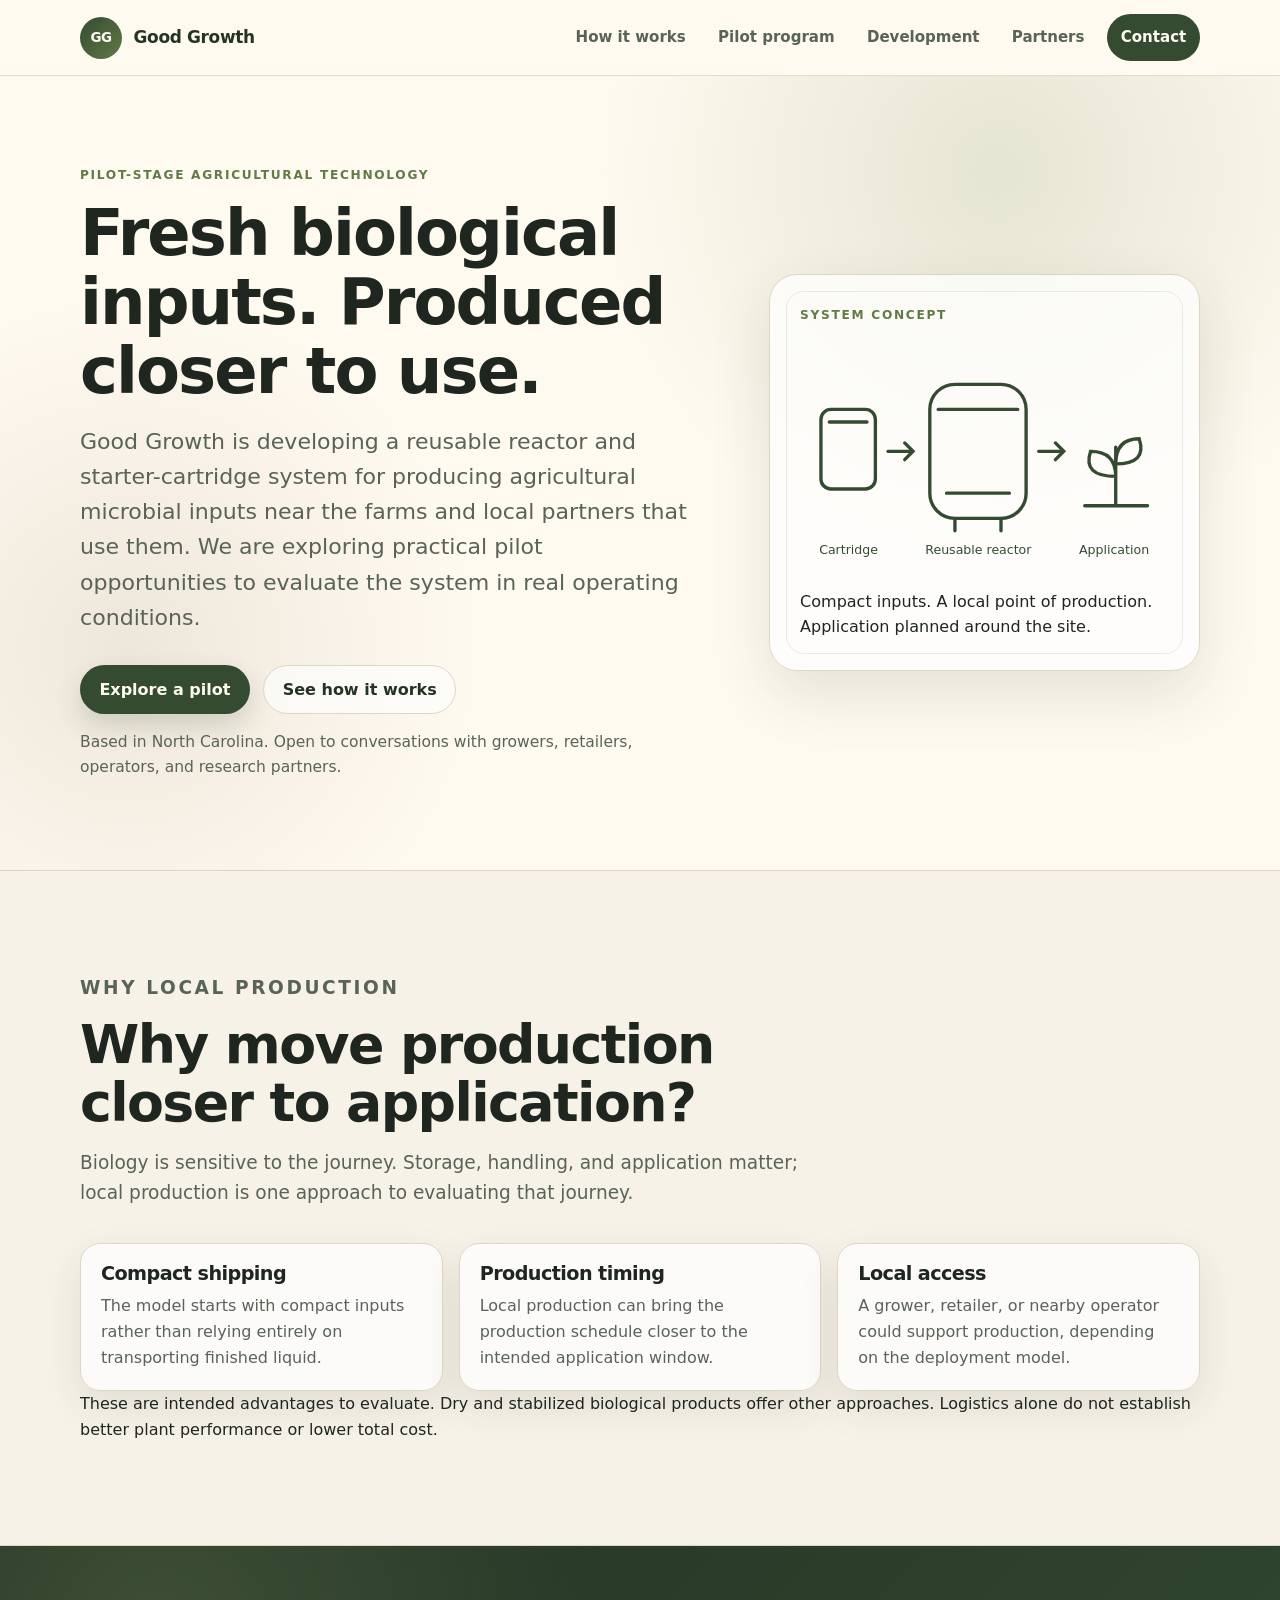
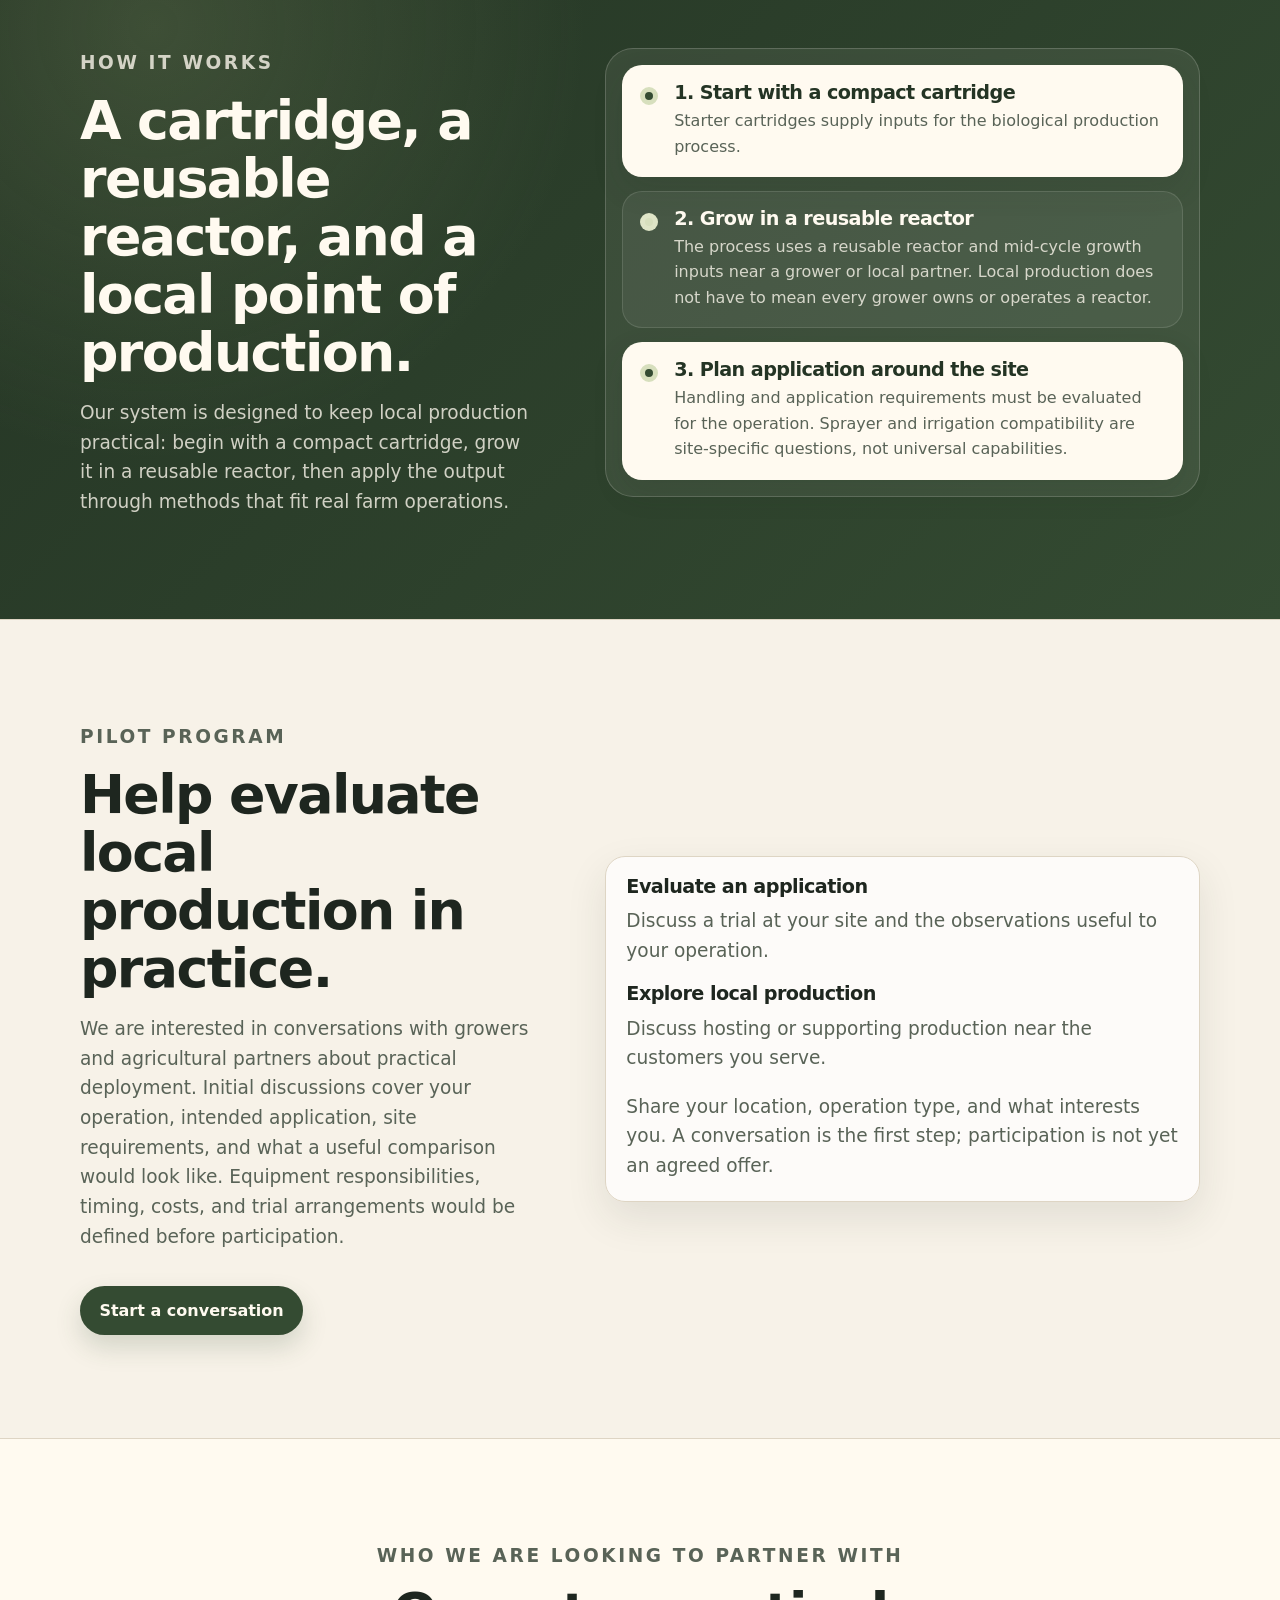
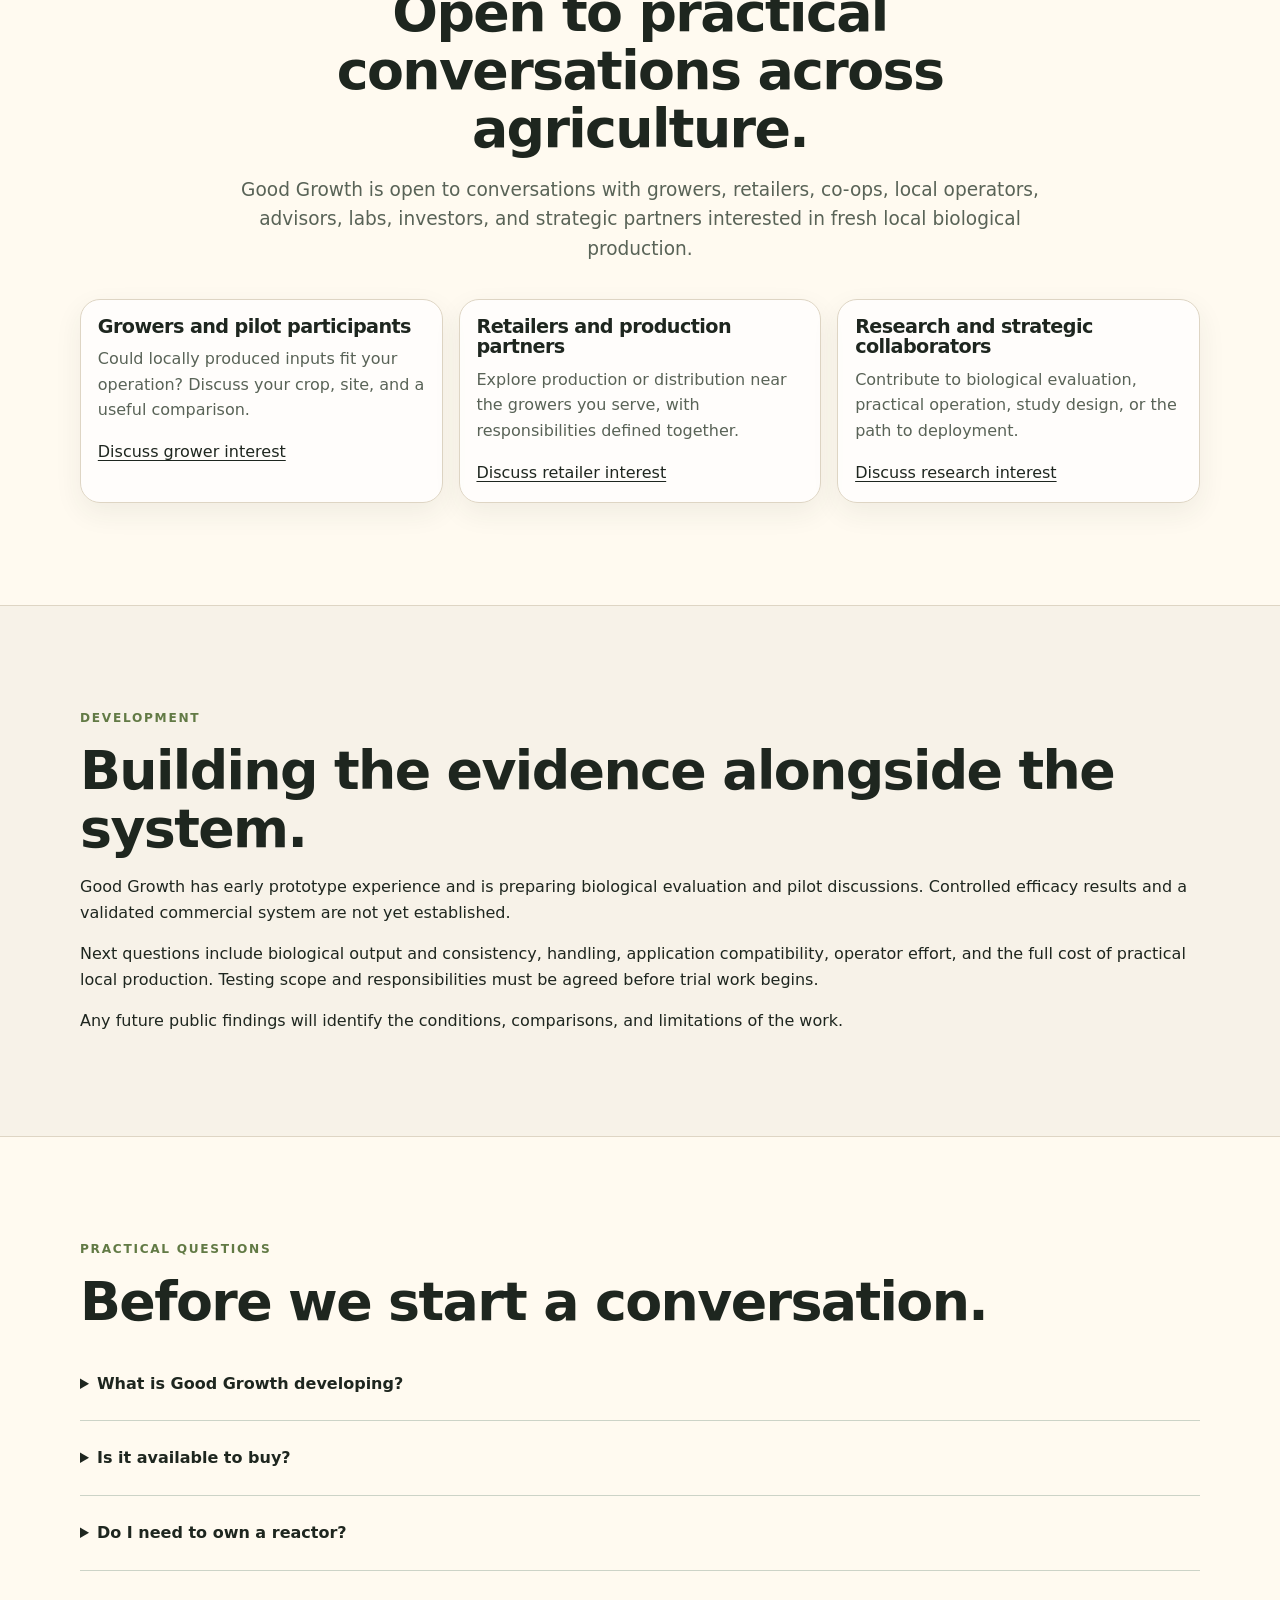
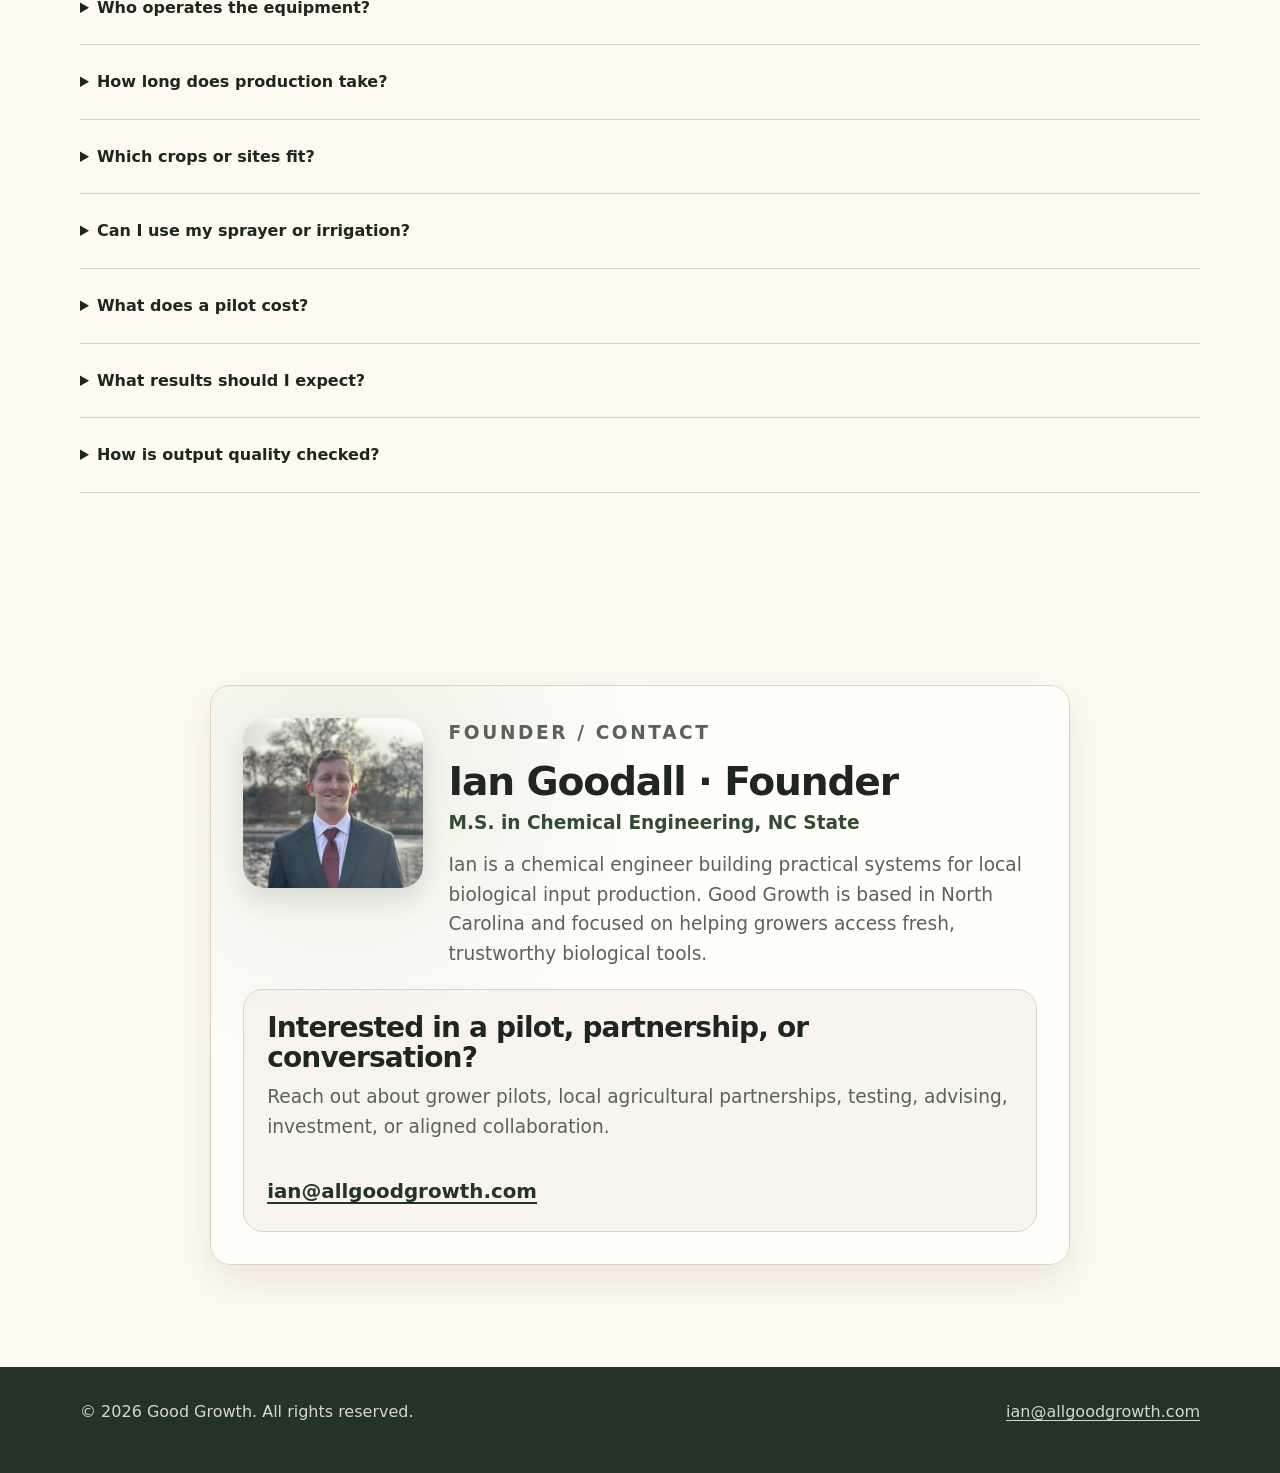
==== index.html @ f87adf90 "Clarify product and pilot pathways from October website plan" ====
<!doctype html>
<html lang="en">
  <head>
    <meta charset="utf-8" />
    <meta name="viewport" content="width=device-width, initial-scale=1" />
    <title>Good Growth | Fresh Biology Produced Closer to Use</title>
    <meta
      name="description"
      content="Good Growth is developing a practical platform for producing fresh biological agricultural inputs closer to where they will be used."
    />
    <meta name="theme-color" content="#344b32" />
    <meta property="og:title" content="Good Growth | Fresh Biology Produced Closer to Use" />
    <meta
      property="og:description"
      content="A pilot-stage agricultural technology company developing local biological production capacity for growers and agricultural partners."
    />
    <meta property="og:type" content="website" />
    <link rel="canonical" href="https://allgoodgrowth.com/" />
    <meta property="og:url" content="https://allgoodgrowth.com/" />
    <link rel="icon" href="favicon.svg" type="image/svg+xml" />
    <link rel="stylesheet" href="styles.css" />
  </head>
  <body>
    <a class="skip-link" href="#main">Skip to content</a>

    <header class="site-header" data-header>
      <div class="container header-inner">
        <a class="brand" href="#top" aria-label="Good Growth home">
          <span class="brand-mark" aria-hidden="true">GG</span>
          <span class="brand-text">Good Growth</span>
        </a>

        <button class="nav-toggle" type="button" aria-expanded="false" aria-controls="site-nav">
          <span class="sr-only">Menu</span>
          <span aria-hidden="true"></span>
          <span aria-hidden="true"></span>
          <span aria-hidden="true"></span>
        </button>

        <nav class="site-nav" id="site-nav" aria-label="Primary navigation">
          <a href="#process">How it works</a>
          <a href="#pilots">Pilot program</a>
          <a href="#development">Development</a>
          <a href="#partners">Partners</a>
          <a href="#contact" class="nav-cta">Contact</a>
        </nav>
      </div>
    </header>

    <main id="main">
      <section class="hero section" id="top" aria-labelledby="hero-title">
        <div class="container hero-grid">
          <div class="hero-copy">
            <p class="eyebrow">Pilot-stage agricultural technology</p>
            <h1 id="hero-title">Fresh biological inputs. Produced closer to use.</h1>
            <p class="hero-lede">
              Good Growth is developing a reusable reactor and starter-cartridge system for producing agricultural microbial inputs near the farms and local partners that use them. We are exploring practical pilot opportunities to evaluate the system in real operating conditions.
            </p>
            <div class="hero-actions">
              <a class="button button-primary" href="#pilots">Explore a pilot</a>
              <a class="button button-secondary" href="#process">See how it works</a>
            </div>
            <p class="hero-note">
              Based in North Carolina. Open to conversations with growers, retailers, operators, and research partners.
            </p>
          </div>

          <figure class="hero-visual visual-card main-visual-card">
            <figcaption class="eyebrow">System concept</figcaption>
            <svg viewBox="0 0 440 260" role="img" aria-labelledby="diagram-title diagram-desc" style="width:100%;height:auto">
              <title id="diagram-title">Compact inputs, local production, planned application</title>
              <desc id="diagram-desc">A starter cartridge and mid-cycle growth inputs support production in a reusable reactor near a grower or local partner. Handling and application are evaluated for each site. Conceptual shapes, not a product rendering.</desc>
              <g fill="none" stroke="#344b32" stroke-width="4" stroke-linecap="round">
                <rect x="25" y="65" width="65" height="95" rx="12"/><path d="M35 80h45M105 115h30m-10-10 10 10-10 10"/>
                <rect x="155" y="35" width="115" height="160" rx="30"/><path d="M165 65h95M175 165h75M185 195v15m55-15v15M285 115h30m-10-10 10 10-10 10"/>
                <path d="M340 180h75m-38 0v-70m0 35q-40 0-30-30 30 0 30 30m0-15q38 0 28-30-28 0-28 30"/>
              </g>
              <g fill="#344b32" font-family="system-ui,sans-serif" font-size="15" text-anchor="middle"><text x="58" y="238">Cartridge</text><text x="213" y="238">Reusable reactor</text><text x="375" y="238">Application</text></g>
            </svg>
            <p>Compact inputs. A local point of production. Application planned around the site.</p>
          </figure>
        </div>
      </section>

      <section class="section section-soft" id="problem" aria-labelledby="local-title">
        <div class="container" id="solution"><div class="section-heading"><p class="eyebrow">Why local production</p><h2 id="local-title">Why move production closer to application?</h2><p>Biology is sensitive to the journey. Storage, handling, and application matter; local production is one approach to evaluating that journey.</p></div>
        <div class="benefit-grid" id="different">
          <article class="benefit-item"><h3>Compact shipping</h3><p>The model starts with compact inputs rather than relying entirely on transporting finished liquid.</p></article>
          <article class="benefit-item"><h3>Production timing</h3><p>Local production can bring the production schedule closer to the intended application window.</p></article>
          <article class="benefit-item"><h3>Local access</h3><p>A grower, retailer, or nearby operator could support production, depending on the deployment model.</p></article>
        </div><p>These are intended advantages to evaluate. Dry and stabilized biological products offer other approaches. Logistics alone do not establish better plant performance or lower total cost.</p></div>
      </section>

      <section class="section section-deep" id="process" aria-labelledby="process-title">
        <div class="container process-layout">
          <div class="process-copy">
            <p class="eyebrow">How it works</p>
            <h2 id="process-title">A cartridge, a reusable reactor, and a local point of production.</h2>
            <p>
              Our system is designed to keep local production practical: begin with a compact cartridge, grow it in a reusable reactor, then apply the output through methods that fit real farm operations.
            </p>
          </div>

          <div class="process-board" aria-label="Good Growth high-level process">
            <div class="process-step light-step">
              <div class="step-dot"></div>
              <div>
                <h3>1. Start with a compact cartridge</h3>
                <p>Starter cartridges supply inputs for the biological production process.</p>
              </div>
            </div>
            <div class="process-step">
              <div class="step-dot"></div>
              <div>
                <h3>2. Grow in a reusable reactor</h3>
                <p>The process uses a reusable reactor and mid-cycle growth inputs near a grower or local partner. Local production does not have to mean every grower owns or operates a reactor.</p>
              </div>
            </div>
            <div class="process-step light-step">
              <div class="step-dot"></div>
              <div>
                <h3>3. Plan application around the site</h3>
                <p>Handling and application requirements must be evaluated for the operation. Sprayer and irrigation compatibility are site-specific questions, not universal capabilities.</p>
              </div>
            </div>
          </div>
        </div>
      </section>

      <section class="section section-soft" id="pilots" aria-labelledby="pilots-title">
        <div class="container pilot-layout">
          <div>
            <p class="eyebrow">Pilot program</p>
            <h2 id="pilots-title">Help evaluate local production in practice.</h2>
            <p>
              We are interested in conversations with growers and agricultural partners about practical deployment. Initial discussions cover your operation, intended application, site requirements, and what a useful comparison would look like. Equipment responsibilities, timing, costs, and trial arrangements would be defined before participation.
            </p>
            <a class="button button-primary" href="mailto:ian@allgoodgrowth.com?subject=Good%20Growth%20pilot%20or%20partnership%20interest">Start a conversation</a>
          </div>

          <div class="pilot-card">
            <h3>Evaluate an application</h3><p>Discuss a trial at your site and the observations useful to your operation.</p>
            <h3>Explore local production</h3><p>Discuss hosting or supporting production near the customers you serve.</p>
            <p>Share your location, operation type, and what interests you. A conversation is the first step; participation is not yet an agreed offer.</p>
          </div>
        </div>
      </section>

      <section class="section" id="partners" aria-labelledby="partners-title">
        <div class="container">
          <div class="section-heading centered narrow">
            <p class="eyebrow">Who we are looking to partner with</p>
            <h2 id="partners-title">Open to practical conversations across agriculture.</h2>
            <p>
              Good Growth is open to conversations with growers, retailers, co-ops, local operators, advisors, labs, investors, and strategic partners interested in fresh local biological production.
            </p>
          </div>

          <div class="partner-grid compact-partner-grid"><article class="partner-card"><h3>Growers and pilot participants</h3><p>Could locally produced inputs fit your operation? Discuss your crop, site, and a useful comparison.</p><a href="mailto:ian@allgoodgrowth.com?subject=Good%20Growth%20grower%20pilot%20interest">Discuss grower interest</a></article><article class="partner-card"><h3>Retailers and production partners</h3><p>Explore production or distribution near the growers you serve, with responsibilities defined together.</p><a href="mailto:ian@allgoodgrowth.com?subject=Good%20Growth%20retailer%20production%20partner%20interest">Discuss retailer interest</a></article><article class="partner-card"><h3>Research and strategic collaborators</h3><p>Contribute to biological evaluation, practical operation, study design, or the path to deployment.</p><a href="mailto:ian@allgoodgrowth.com?subject=Good%20Growth%20research%20advisory%20interest">Discuss research interest</a></article></div>
        </div>
      </section>

      <section class="section section-soft" id="development"><div class="container narrow"><p class="eyebrow">Development</p><h2>Building the evidence alongside the system.</h2><p>Good Growth has early prototype experience and is preparing biological evaluation and pilot discussions. Controlled efficacy results and a validated commercial system are not yet established.</p><p>Next questions include biological output and consistency, handling, application compatibility, operator effort, and the full cost of practical local production. Testing scope and responsibilities must be agreed before trial work begins.</p><p>Any future public findings will identify the conditions, comparisons, and limitations of the work.</p></div></section>
      <section class="section" id="faq"><div class="container narrow"><p class="eyebrow">Practical questions</p><h2>Before we start a conversation.</h2><details><summary>What is Good Growth developing?</summary><p>A reusable reactor and cartridge platform for producing agricultural microbial inputs closer to use.</p></details><details><summary>Is it available to buy?</summary><p>The system is in development. We welcome pilot conversations; commercial availability and ordering terms have not been established.</p></details><details><summary>Do I need to own a reactor?</summary><p>Not necessarily. Production may be located with a grower or nearby agricultural partner.</p></details><details><summary>Who operates the equipment?</summary><p>Responsibilities, training, and support would be defined for the particular arrangement before participation.</p></details><details><summary>How long does production take?</summary><p>Production timing and the usable handling window need to be established in the operating specification. No universal application window is promised.</p></details><details><summary>Which crops or sites fit?</summary><p>Tell us about your crop, location, and intended use so we can discuss fit. A conversation does not establish eligibility or a confirmed trial.</p></details><details><summary>Can I use my sprayer or irrigation?</summary><p>Compatibility must be evaluated for your equipment and intended application before use.</p></details><details><summary>What does a pilot cost?</summary><p>Costs and equipment responsibilities would be agreed for the specific arrangement. There is no fixed public pilot offer.</p></details><details><summary>What results should I expect?</summary><p>Proposed pilot work is for establishing performance and practical fit. Yield, input savings, and plant response are not established benefits.</p></details><details><summary>How is output quality checked?</summary><p>The development plan calls for assessing identity, viability, contamination, and batch consistency. The evaluation methods and acceptance criteria still need to be established; these are not a claim of a validated release process.</p></details></div></section>
      <section class="section contact-founder-section" id="contact" aria-labelledby="contact-title">
        <div class="container contact-founder-card">
          <div class="founder-card-row">
            <img
              class="founder-wallet-image"
              src="ian-goodall-founder-square.jpg"
              alt="Ian Goodall, founder of Good Growth"
              width="180"
              height="170"
              loading="lazy"
            />
            <div class="founder-copy">
              <p class="eyebrow">Founder / Contact</p>
              <h2 id="contact-title">Ian Goodall <span>· Founder</span></h2>
              <p class="founder-role">M.S. in Chemical Engineering, NC State</p>
              <p>
                Ian is a chemical engineer building practical systems for local biological input production. Good Growth is based in North Carolina and focused on helping growers access fresh, trustworthy biological tools.
              </p>
            </div>
          </div>

          <div class="contact-callout">
            <h3>Interested in a pilot, partnership, or conversation?</h3>
            <p>Reach out about grower pilots, local agricultural partnerships, testing, advising, investment, or aligned collaboration.</p>
            <a class="email-link" href="mailto:ian@allgoodgrowth.com?subject=Good%20Growth%20conversation">ian@allgoodgrowth.com</a>
          </div>
        </div>
      </section>
    </main>

    <footer class="site-footer">
      <div class="container footer-inner">
        <p>&copy; <span data-year></span> Good Growth. All rights reserved.</p>
        <a href="mailto:ian@allgoodgrowth.com">ian@allgoodgrowth.com</a>
      </div>
    </footer>

    <script src="script.js"></script>
  </body>
</html>
---- styles.css ----
:root {
  --color-forest: #344b32;
  --color-forest-dark: #243424;
  --color-leaf: #627a45;
  --color-moss: #8a9b6a;
  --color-soil: #6f5641;
  --color-cream: #f7f2e8;
  --color-warm: #fffaf0;
  --color-line: #ded5c4;
  --color-ink: #1e261f;
  --color-muted: #596357;
  --color-white: #ffffff;
  --shadow-soft: 0 24px 60px rgba(36, 52, 36, 0.12);
  --shadow-card: 0 16px 40px rgba(36, 52, 36, 0.1);
  --radius-lg: 28px;
  --radius-md: 20px;
  --radius-sm: 14px;
  --container: 1120px;
  --header-height: 76px;
  color-scheme: light;
}

* {
  box-sizing: border-box;
}

html {
  scroll-behavior: smooth;
}

body {
  margin: 0;
  font-family: ui-sans-serif, system-ui, -apple-system, BlinkMacSystemFont, "Segoe UI", sans-serif;
  color: var(--color-ink);
  background: var(--color-warm);
  line-height: 1.6;
  text-rendering: optimizeLegibility;
}

body.nav-open {
  overflow: hidden;
}

img,
svg {
  display: block;
  max-width: 100%;
}

a {
  color: inherit;
  text-decoration-thickness: 0.08em;
  text-underline-offset: 0.18em;
}

a:focus-visible,
button:focus-visible {
  outline: 3px solid rgba(98, 122, 69, 0.55);
  outline-offset: 4px;
}

p,
h1,
h2,
h3 {
  margin-top: 0;
}

p:last-child {
  margin-bottom: 0;
}

h1,
h2,
h3 {
  line-height: 1.08;
  letter-spacing: -0.03em;
}

h1 {
  max-width: 11ch;
  margin-bottom: 1.1rem;
  font-size: clamp(3.05rem, 7.8vw, 5.95rem);
}

h2 {
  margin-bottom: 1rem;
  font-size: clamp(2rem, 4.2vw, 3.65rem);
}

h3 {
  margin-bottom: 0.55rem;
  font-size: 1.2rem;
}

.container {
  width: min(100% - 2rem, var(--container));
  margin-inline: auto;
}

.section {
  padding: clamp(4.25rem, 8vw, 7rem) 0;
}

.section-soft {
  background: var(--color-cream);
  border-block: 1px solid var(--color-line);
}

.problem-section {
  padding-block: clamp(2.75rem, 4.6vw, 4.05rem);
}

.problem-section .question-grid {
  gap: clamp(1.15rem, 3.2vw, 2.45rem);
}

.section-deep {
  color: var(--color-warm);
  background:
    radial-gradient(circle at 12% 12%, rgba(138, 155, 106, 0.24), transparent 27rem),
    linear-gradient(135deg, var(--color-forest-dark), var(--color-forest));
}

.section-heading {
  max-width: 760px;
  margin-bottom: 2.2rem;
}

.section-heading.centered {
  text-align: center;
  margin-inline: auto;
}

.section-heading.narrow {
  max-width: 820px;
}

.section-heading p,
.answer-copy,
.process-copy p,
.pilot-layout p,
.contact-founder-card p {
  color: var(--color-muted);
  font-size: clamp(1.04rem, 1.5vw, 1.16rem);
}

.section-deep .process-copy p,
.section-deep .process-step p {
  color: rgba(255, 250, 240, 0.78);
}

.eyebrow {
  margin-bottom: 0.85rem;
  color: var(--color-leaf);
  font-size: 0.76rem;
  font-weight: 850;
  letter-spacing: 0.14em;
  text-transform: uppercase;
}

.section-deep .eyebrow {
  color: #d7dfbd;
}

.skip-link {
  position: absolute;
  top: 0.75rem;
  left: 0.75rem;
  z-index: 100;
  transform: translateY(-180%);
  padding: 0.65rem 0.9rem;
  color: var(--color-warm);
  background: var(--color-forest-dark);
  border-radius: 999px;
}

.skip-link:focus {
  transform: translateY(0);
}

.sr-only {
  position: absolute;
  width: 1px;
  height: 1px;
  padding: 0;
  margin: -1px;
  overflow: hidden;
  clip: rect(0, 0, 0, 0);
  white-space: nowrap;
  border: 0;
}

.site-header {
  position: sticky;
  top: 0;
  z-index: 50;
  height: var(--header-height);
  background: rgba(255, 250, 240, 0.9);
  border-bottom: 1px solid rgba(222, 213, 196, 0.78);
  backdrop-filter: blur(18px);
}

.header-inner {
  height: 100%;
  display: flex;
  align-items: center;
  justify-content: space-between;
  gap: 1rem;
}

.brand {
  display: inline-flex;
  align-items: center;
  gap: 0.72rem;
  color: var(--color-forest-dark);
  font-weight: 850;
  text-decoration: none;
}

.brand-mark {
  width: 42px;
  height: 42px;
  display: grid;
  place-items: center;
  color: var(--color-warm);
  background: linear-gradient(135deg, var(--color-forest), var(--color-leaf));
  border-radius: 50%;
  font-size: 0.84rem;
  letter-spacing: -0.04em;
}

.brand-text {
  font-size: 1.06rem;
  letter-spacing: -0.02em;
}

.site-nav {
  display: flex;
  align-items: center;
  gap: 0.3rem;
}

.site-nav a {
  padding: 0.72rem 0.86rem;
  color: var(--color-muted);
  border-radius: 999px;
  font-size: 0.94rem;
  font-weight: 650;
  text-decoration: none;
}

.site-nav a:hover,
.site-nav a:focus-visible {
  color: var(--color-forest-dark);
  background: rgba(98, 122, 69, 0.1);
}

.site-nav .nav-cta {
  color: var(--color-warm);
  background: var(--color-forest);
  margin-left: 0.25rem;
}

.site-nav .nav-cta:hover,
.site-nav .nav-cta:focus-visible {
  color: var(--color-warm);
  background: var(--color-forest-dark);
}

.nav-toggle {
  display: none;
  width: 46px;
  height: 46px;
  border: 1px solid var(--color-line);
  border-radius: 999px;
  background: var(--color-white);
  cursor: pointer;
}

.nav-toggle span:not(.sr-only) {
  display: block;
  width: 18px;
  height: 2px;
  margin: 4px auto;
  background: var(--color-forest-dark);
  border-radius: 999px;
}

.hero {
  min-height: calc(100vh - var(--header-height));
  display: grid;
  align-items: center;
  overflow: hidden;
  background:
    radial-gradient(circle at 78% 12%, rgba(138, 155, 106, 0.22), transparent 25rem),
    radial-gradient(circle at 10% 72%, rgba(111, 86, 65, 0.12), transparent 22rem),
    var(--color-warm);
}

.hero-grid {
  display: grid;
  grid-template-columns: minmax(0, 1.05fr) minmax(320px, 0.74fr);
  align-items: center;
  gap: clamp(2rem, 6vw, 5rem);
}

.hero-lede {
  max-width: 640px;
  color: var(--color-muted);
  font-size: clamp(1.14rem, 2vw, 1.38rem);
}

.hero-actions {
  display: flex;
  flex-wrap: wrap;
  gap: 0.85rem;
  margin: 1.85rem 0 1rem;
}

.button {
  display: inline-flex;
  align-items: center;
  justify-content: center;
  min-height: 48px;
  padding: 0.88rem 1.15rem;
  border: 1px solid transparent;
  border-radius: 999px;
  font-weight: 750;
  line-height: 1.2;
  text-align: center;
  text-decoration: none;
  transition: transform 160ms ease, box-shadow 160ms ease, background 160ms ease;
}

.button:hover {
  transform: translateY(-1px);
}

.button-primary {
  color: var(--color-warm);
  background: var(--color-forest);
  box-shadow: 0 12px 26px rgba(52, 75, 50, 0.18);
}

.button-primary:hover,
.button-primary:focus-visible {
  background: var(--color-forest-dark);
}

.button-secondary {
  color: var(--color-forest-dark);
  background: rgba(255, 255, 255, 0.66);
  border-color: var(--color-line);
}

.button-secondary:hover,
.button-secondary:focus-visible {
  background: var(--color-white);
}

.hero-note {
  max-width: 590px;
  color: var(--color-muted);
  font-size: 0.97rem;
}

.hero-visual {
  display: grid;
  gap: 1rem;
}

.visual-card,
.info-card,
.benefit-item,
.pilot-card,
.partner-card,
.contact-founder-card {
  background: rgba(255, 255, 255, 0.74);
  border: 1px solid var(--color-line);
  border-radius: var(--radius-md);
  box-shadow: var(--shadow-card);
}

.main-visual-card {
  position: relative;
  padding: clamp(1.25rem, 4vw, 1.9rem);
  border-radius: var(--radius-lg);
  box-shadow: var(--shadow-soft);
}

.main-visual-card::before {
  content: "";
  position: absolute;
  inset: 1rem;
  border: 1px solid rgba(138, 155, 106, 0.18);
  border-radius: calc(var(--radius-lg) - 0.65rem);
  pointer-events: none;
}

.status-pill {
  position: relative;
  z-index: 1;
  display: inline-flex;
  margin-bottom: 1.2rem;
  padding: 0.42rem 0.72rem;
  color: var(--color-forest-dark);
  background: #edf2df;
  border: 1px solid #dce7c5;
  border-radius: 999px;
  font-size: 0.82rem;
  font-weight: 850;
}

.simple-flow {
  position: relative;
  z-index: 1;
  display: grid;
  gap: 0.85rem;
}

.flow-item {
  display: grid;
  grid-template-columns: auto 1fr;
  gap: 0.24rem 0.82rem;
  align-items: center;
  padding: 1rem;
  background: var(--color-warm);
  border: 1px solid var(--color-line);
  border-radius: var(--radius-md);
}

.flow-icon {
  grid-row: span 2;
  width: 38px;
  height: 38px;
  display: grid;
  place-items: center;
  color: var(--color-warm);
  background: var(--color-soil);
  border-radius: 50%;
  font-size: 0.8rem;
  font-weight: 900;
}

.flow-item strong,
.flow-item small {
  display: block;
}

.flow-item small {
  color: var(--color-muted);
  font-weight: 650;
}

.flow-item.emphasized {
  color: var(--color-warm);
  background: var(--color-forest);
  border-color: var(--color-forest);
}

.flow-item.emphasized small {
  color: rgba(255, 250, 240, 0.78);
}

.flow-item.emphasized .flow-icon {
  color: var(--color-forest-dark);
  background: var(--color-cream);
}

.flow-line {
  width: 2px;
  height: 20px;
  margin-left: 1.9rem;
  background: var(--color-line);
}


.question-grid,
.solution-layout,
.process-layout,
.pilot-layout {
  display: grid;
  grid-template-columns: minmax(0, 0.86fr) minmax(0, 1.14fr);
  gap: clamp(2rem, 6vw, 5rem);
  align-items: start;
}

.answer-copy p {
  max-width: 690px;
}


.solution-cards,
.benefit-grid {
  display: grid;
  grid-template-columns: repeat(3, minmax(0, 1fr));
  gap: 1rem;
}

.info-card,
.benefit-item,
.pilot-card,
.partner-card {
  padding: 1.25rem;
}

.info-card p,
.benefit-item p,
.pilot-card p,
.partner-card p {
  color: var(--color-muted);
}

.card-number {
  display: inline-flex;
  margin-bottom: 1.1rem;
  color: var(--color-leaf);
  font-size: 0.75rem;
  font-weight: 900;
  letter-spacing: 0.12em;
}

.dark-card {
  color: var(--color-warm);
  background: linear-gradient(135deg, var(--color-forest-dark), var(--color-forest));
  border-color: rgba(255, 250, 240, 0.18);
}

.dark-card h3,
.dark-card p,
.dark-card .card-number {
  color: rgba(255, 250, 240, 0.84);
}

.dark-card h3 {
  color: var(--color-warm);
}

.featured-card {
  color: var(--color-warm);
  background: linear-gradient(135deg, var(--color-forest-dark), var(--color-forest));
  border-color: rgba(255, 250, 240, 0.2);
}

.featured-card p,
.featured-card .card-number {
  color: rgba(255, 250, 240, 0.78);
}

.process-copy {
  position: sticky;
  top: calc(var(--header-height) + 2rem);
}

.process-board {
  position: relative;
  display: grid;
  gap: 0.85rem;
  padding: 1rem;
  background: rgba(255, 250, 240, 0.08);
  border: 1px solid rgba(255, 250, 240, 0.18);
  border-radius: var(--radius-lg);
}

.process-step {
  display: grid;
  grid-template-columns: auto 1fr;
  gap: 1rem;
  padding: 1.05rem;
  background: rgba(255, 250, 240, 0.06);
  border: 1px solid rgba(255, 250, 240, 0.12);
  border-radius: var(--radius-md);
}

.step-dot {
  width: 18px;
  height: 18px;
  margin-top: 0.25rem;
  background: #d7dfbd;
  border: 5px solid rgba(255, 250, 240, 0.2);
  border-radius: 50%;
}

.process-step h3 {
  margin-bottom: 0.28rem;
}

.process-step.light-step {
  color: var(--color-ink);
  background: var(--color-warm);
  border-color: rgba(255, 250, 240, 0.78);
  box-shadow: 0 12px 30px rgba(36, 52, 36, 0.14);
}

.section-deep .process-step.light-step h3 {
  color: var(--color-forest-dark);
}

.section-deep .process-step.light-step p {
  color: var(--color-muted);
}

.process-step.light-step .step-dot {
  background: var(--color-forest);
  border-color: #d7dfbd;
}

.benefit-grid {
  margin-top: 2rem;
}

.partner-layout .section-heading {
  margin-inline: auto;
  text-align: center;
}

.partner-grid {
  display: grid;
  grid-template-columns: repeat(3, minmax(0, 1fr));
  gap: 1rem;
}

.compact-partner-grid .partner-card {
  padding: 1.05rem;
}

.partner-card {
  min-height: 100%;
  background: rgba(255, 255, 255, 0.72);
  border: 1px solid var(--color-line);
  border-radius: var(--radius-md);
  box-shadow: 0 10px 28px rgba(36, 52, 36, 0.07);
}

.pilot-layout {
  align-items: center;
}

.pilot-layout .button {
  margin-top: 1rem;
}

.check-list {
  list-style: none;
  padding: 0;
  margin: 1rem 0 0;
  display: grid;
  gap: 0.72rem;
}

.check-list li {
  position: relative;
  padding-left: 1.85rem;
  color: var(--color-muted);
}

.check-list li::before {
  content: "";
  position: absolute;
  left: 0;
  top: 0.35rem;
  width: 0.9rem;
  height: 0.9rem;
  background: #dbe7c9;
  border: 3px solid var(--color-forest);
  border-radius: 50%;
}

/* Combined founder/contact section */
.contact-founder-section {
  padding-top: clamp(4rem, 7vw, 6rem);
}

.contact-founder-card {
  max-width: 860px;
  display: grid;
  gap: 1.25rem;
  padding: clamp(1.25rem, 4vw, 2rem);
  overflow: hidden;
  background:
    radial-gradient(circle at 15% 15%, rgba(138, 155, 106, 0.16), transparent 20rem),
    rgba(255, 255, 255, 0.76);
}

.founder-card-row {
  display: grid;
  grid-template-columns: 180px minmax(0, 1fr);
  gap: clamp(1rem, 3vw, 1.6rem);
  align-items: stretch;
}

.founder-wallet-image {
  width: 180px !important;
  height: 170px !important;
  object-fit: cover;
  object-position: center 22%;
  border-radius: 22px;
  background: var(--color-cream);
  box-shadow: 0 12px 24px rgba(36, 52, 36, 0.12);
}

.founder-copy h2 {
  margin-bottom: 0.28rem;
  font-size: clamp(1.7rem, 3.5vw, 2.45rem);
}

.founder-role {
  margin: 0 0 0.78rem;
  color: var(--color-forest) !important;
  font-weight: 850;
}

.contact-divider {
  height: 1px;
  background: var(--color-line);
}

.contact-callout {
  padding: clamp(1rem, 3vw, 1.45rem);
  background: rgba(247, 242, 232, 0.72);
  border: 1px solid var(--color-line);
  border-radius: var(--radius-md);
}

.contact-callout h3 {
  margin-bottom: 0.55rem;
  font-size: clamp(1.25rem, 2.4vw, 1.75rem);
}

.email-link {
  display: inline-flex;
  margin-top: 1rem;
  color: var(--color-forest-dark);
  font-size: clamp(1.04rem, 2.2vw, 1.24rem);
  font-weight: 850;
}

.email-link:hover,
.email-link:focus-visible {
  color: var(--color-leaf);
}

.site-footer {
  padding: 2rem 0;
  color: rgba(255, 250, 240, 0.82);
  background: var(--color-forest-dark);
}

.footer-inner {
  display: flex;
  flex-wrap: wrap;
  justify-content: space-between;
  gap: 0.8rem;
}

.footer-inner a {
  color: inherit;
}

@media (max-width: 1080px) {
  .partner-grid {
    grid-template-columns: repeat(2, minmax(0, 1fr));
  }
}

@media (max-width: 920px) {
  .nav-toggle {
    display: block;
    position: relative;
    z-index: 60;
  }

  .site-nav {
    position: fixed;
    inset: var(--header-height) 1rem auto 1rem;
    display: grid;
    gap: 0.25rem;
    padding: 0.9rem;
    background: rgba(255, 250, 240, 0.98);
    border: 1px solid var(--color-line);
    border-radius: var(--radius-md);
    box-shadow: var(--shadow-soft);
    opacity: 0;
    pointer-events: none;
    transform: translateY(-0.6rem);
    transition: opacity 160ms ease, transform 160ms ease;
  }

  body.nav-open .site-nav {
    opacity: 1;
    pointer-events: auto;
    transform: translateY(0);
  }

  .site-nav a {
    padding: 0.9rem 1rem;
  }

  .site-nav .nav-cta {
    margin-left: 0;
    text-align: center;
  }

  .hero-grid,
  .question-grid,
  .solution-layout,
  .process-layout,
  .pilot-layout,
  .contact-founder-card {
    grid-template-columns: 1fr;
  }

  .hero {
    min-height: auto;
    padding-top: clamp(4rem, 10vw, 6rem);
  }

  .process-copy {
    position: static;
  }

  .solution-cards,
  .benefit-grid,
  .partner-grid {
    grid-template-columns: 1fr;
  }

  .founder-card-row {
    grid-template-columns: 138px 1fr;
  }

  .founder-wallet-image {
    width: 138px !important;
    height: 132px !important;
  }
}

@media (max-width: 620px) {
  :root {
    --header-height: 68px;
  }

  .container {
    width: min(100% - 1.25rem, var(--container));
  }

  .brand-mark {
    width: 38px;
    height: 38px;
  }

  h1 {
    max-width: 11ch;
  }

  .section {
    padding: 3.8rem 0;
  }

  .hero-actions,
  .button {
    width: 100%;
  }

  .button {
    padding-inline: 1rem;
  }

  .main-visual-card,
  .contact-founder-card,
  .contact-callout {
    border-radius: 22px;
  }

  .flow-item,
  .process-step {
    padding: 0.9rem;
  }

  .founder-card-row {
    grid-template-columns: 106px 1fr;
  }

  .founder-wallet-image {
    width: 106px !important;
    height: 104px !important;
    border-radius: 16px;
  }

  .footer-inner {
    display: grid;
  }
}

@media (prefers-reduced-motion: reduce) {
  *,
  *::before,
  *::after {
    scroll-behavior: auto !important;
    transition-duration: 0.01ms !important;
    animation-duration: 0.01ms !important;
    animation-iteration-count: 1 !important;
  }
}
.hero.section { min-height: auto; padding-block: clamp(3rem, 7vw, 6rem); }
html body h1 { max-width: 19ch; font-size: clamp(2.5rem, 5vw, 4.7rem); }
[id] { scroll-margin-top: calc(var(--header-height) + 1.5rem); }
figure.hero-visual { margin: 0; }
details { border-bottom: 1px solid #ccd3c7; padding-block: 1rem; }
summary { cursor: pointer; font-weight: 700; padding-block: .5rem; }
details p { margin-top: .75rem; }
a { overflow-wrap: anywhere; }
@media (max-width: 920px) {
 body .site-nav { visibility: hidden; }
 body.nav-open .site-nav { visibility: visible; }
 body:not(.js-ready) .site-nav { position: static; visibility: visible; opacity: 1; pointer-events: auto; transform: none; }
 body:not(.js-ready) .header-inner { flex-wrap: wrap; }
 body:not(.js-ready) .nav-toggle { display: none; }
 body:not(.js-ready) .site-header { position: relative; }
}
@media (max-width: 620px) { body .founder-card-row { grid-template-columns: 1fr; } }
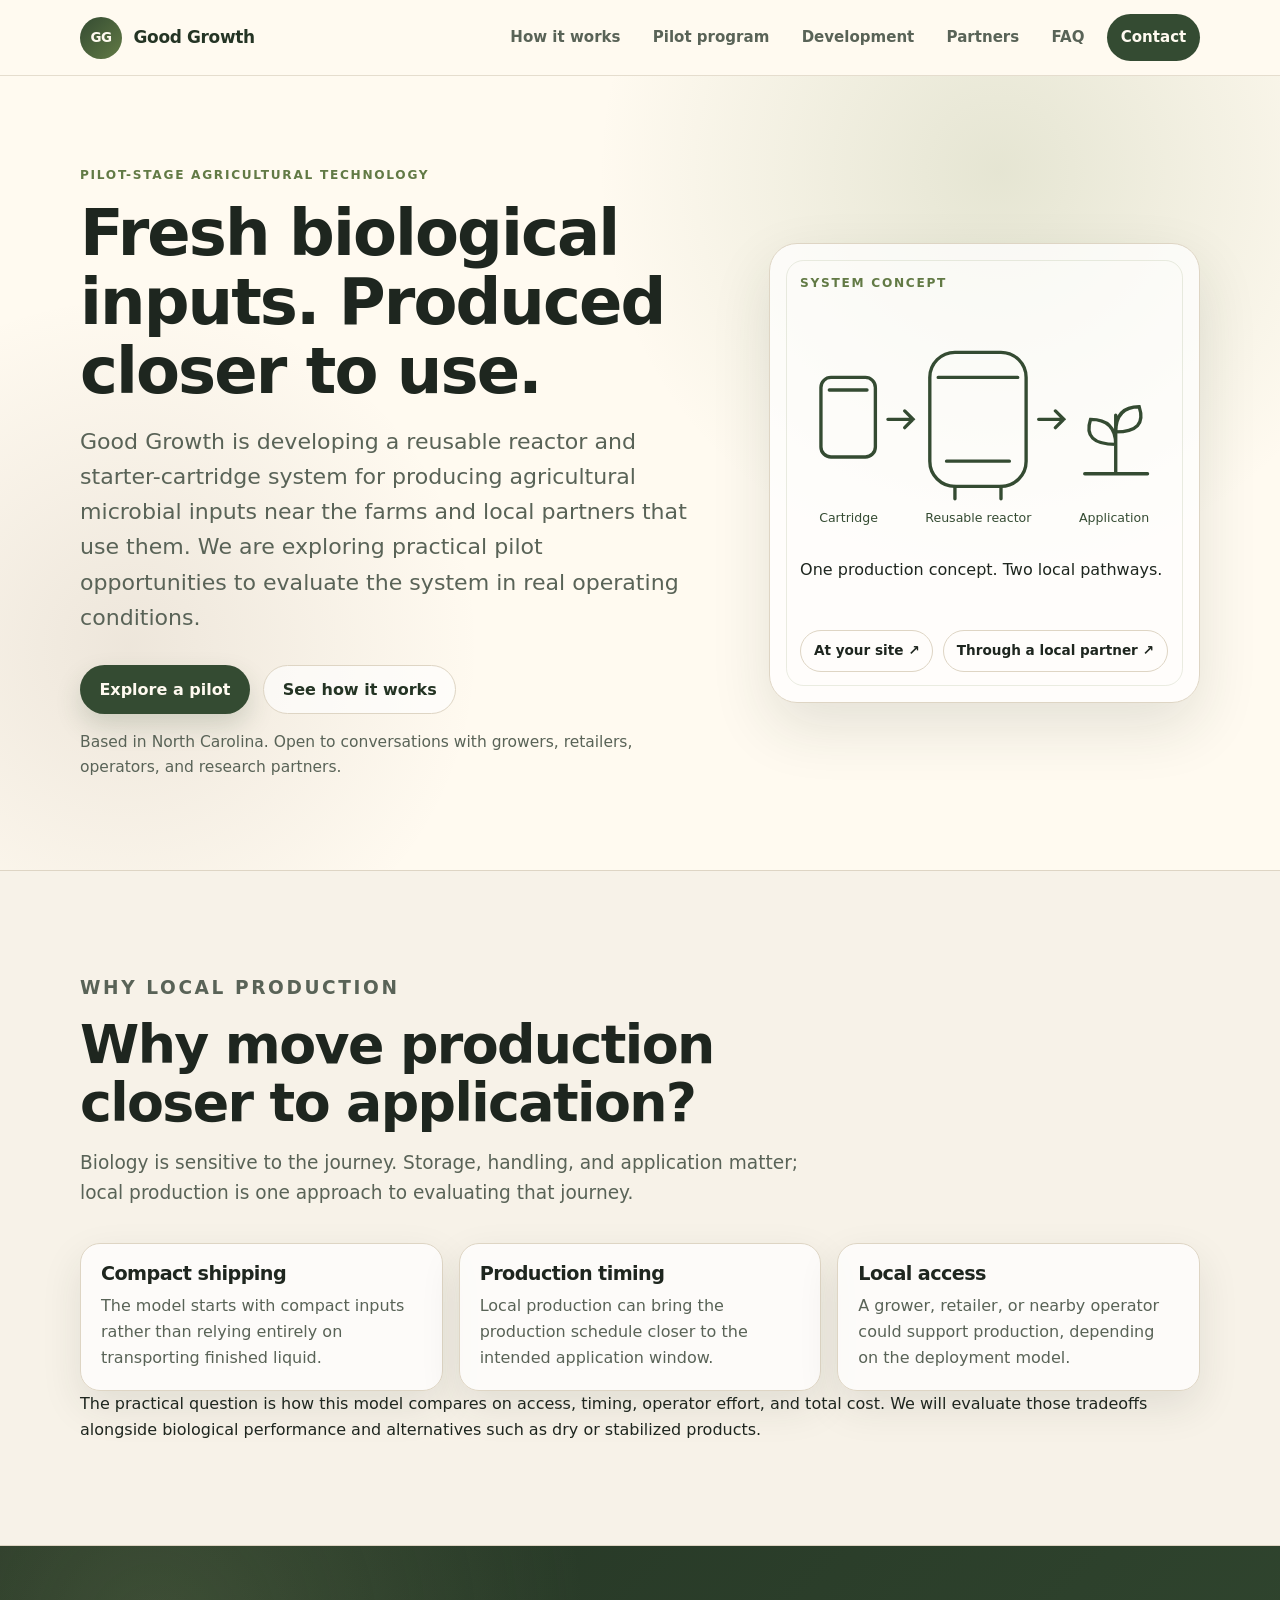
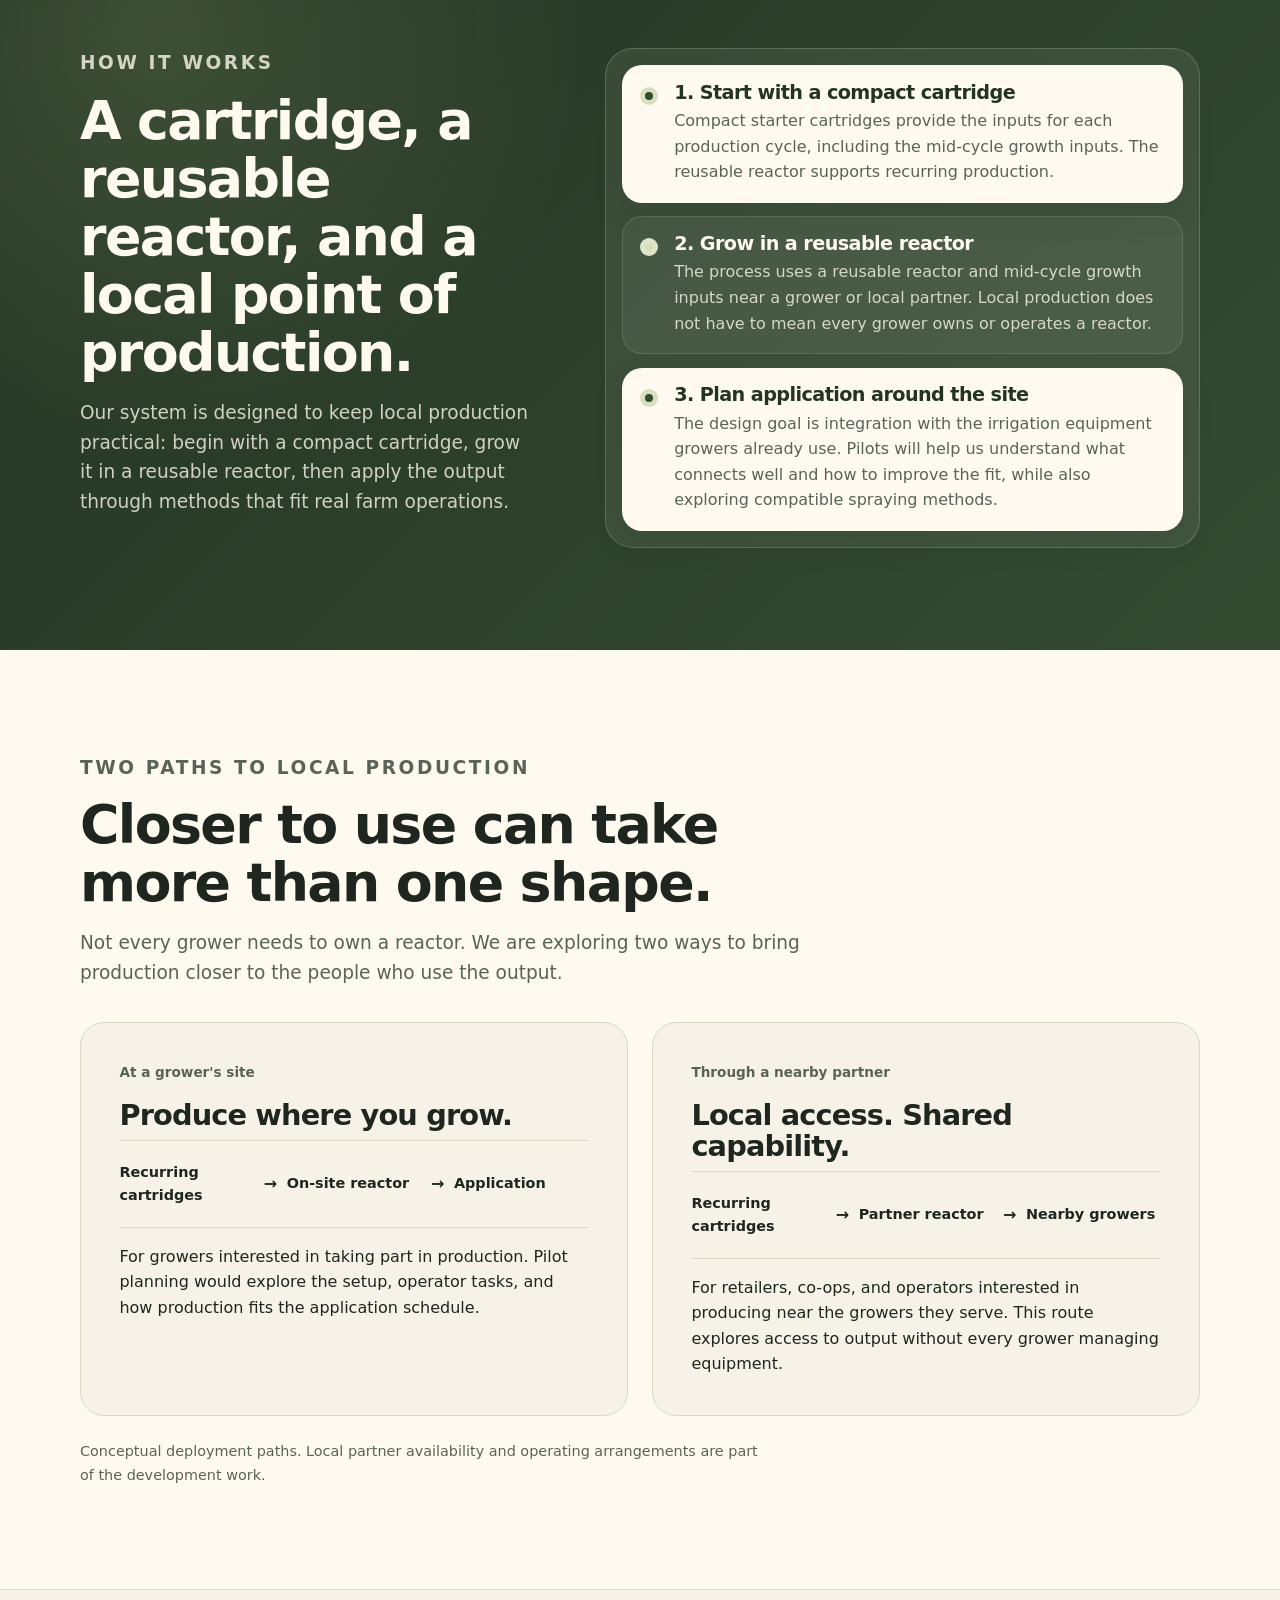
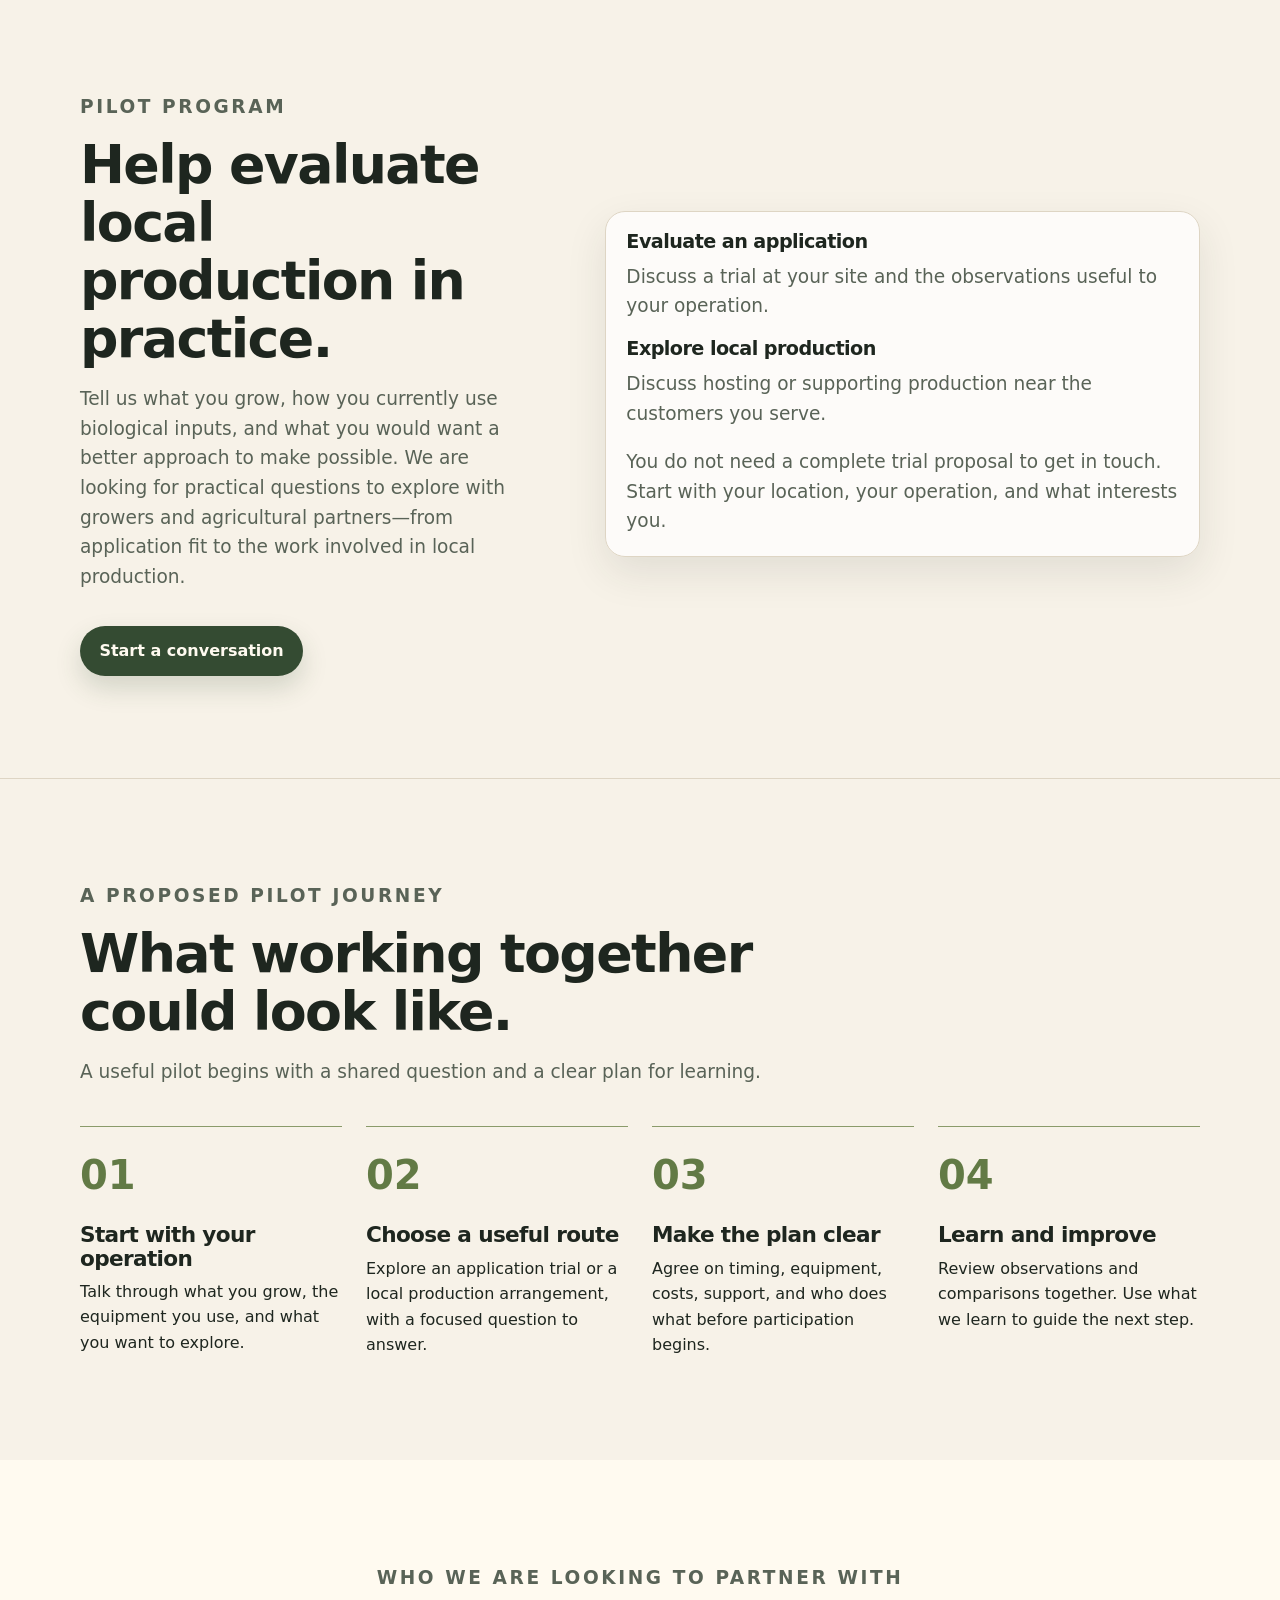
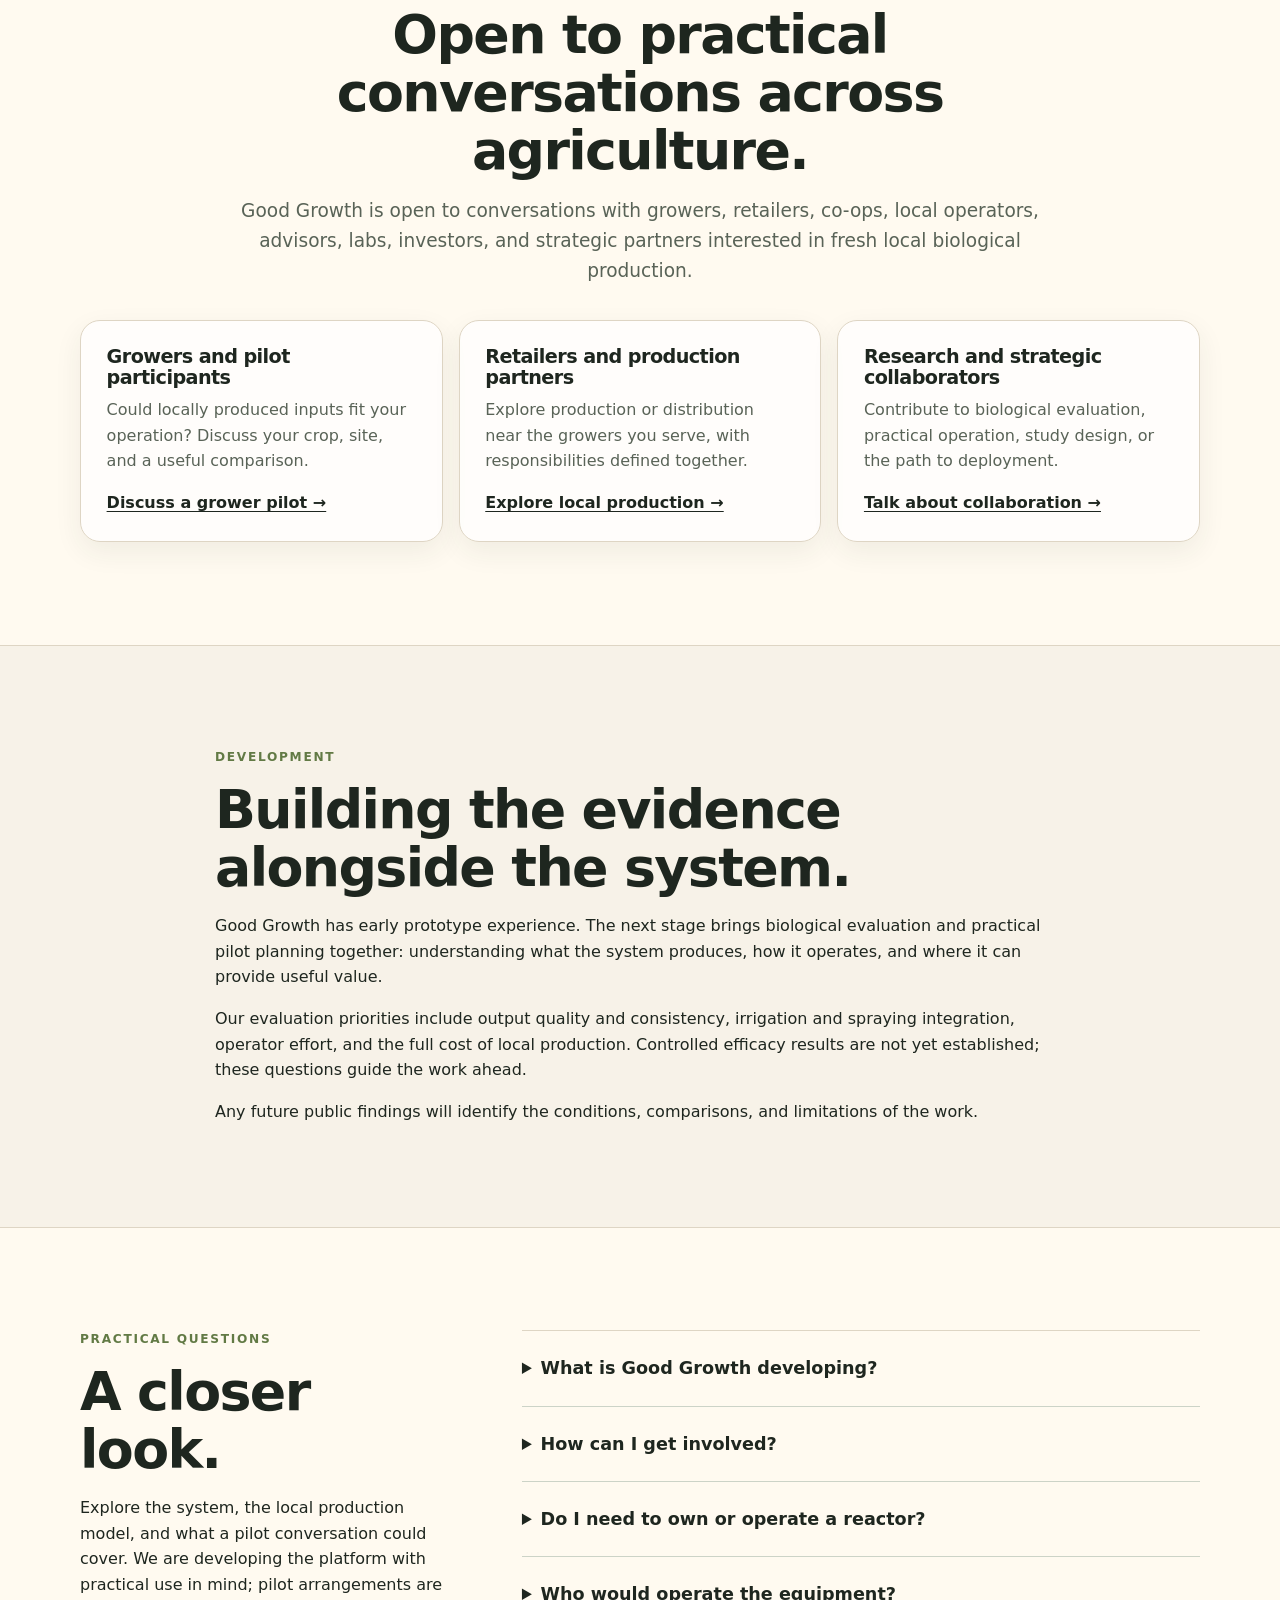
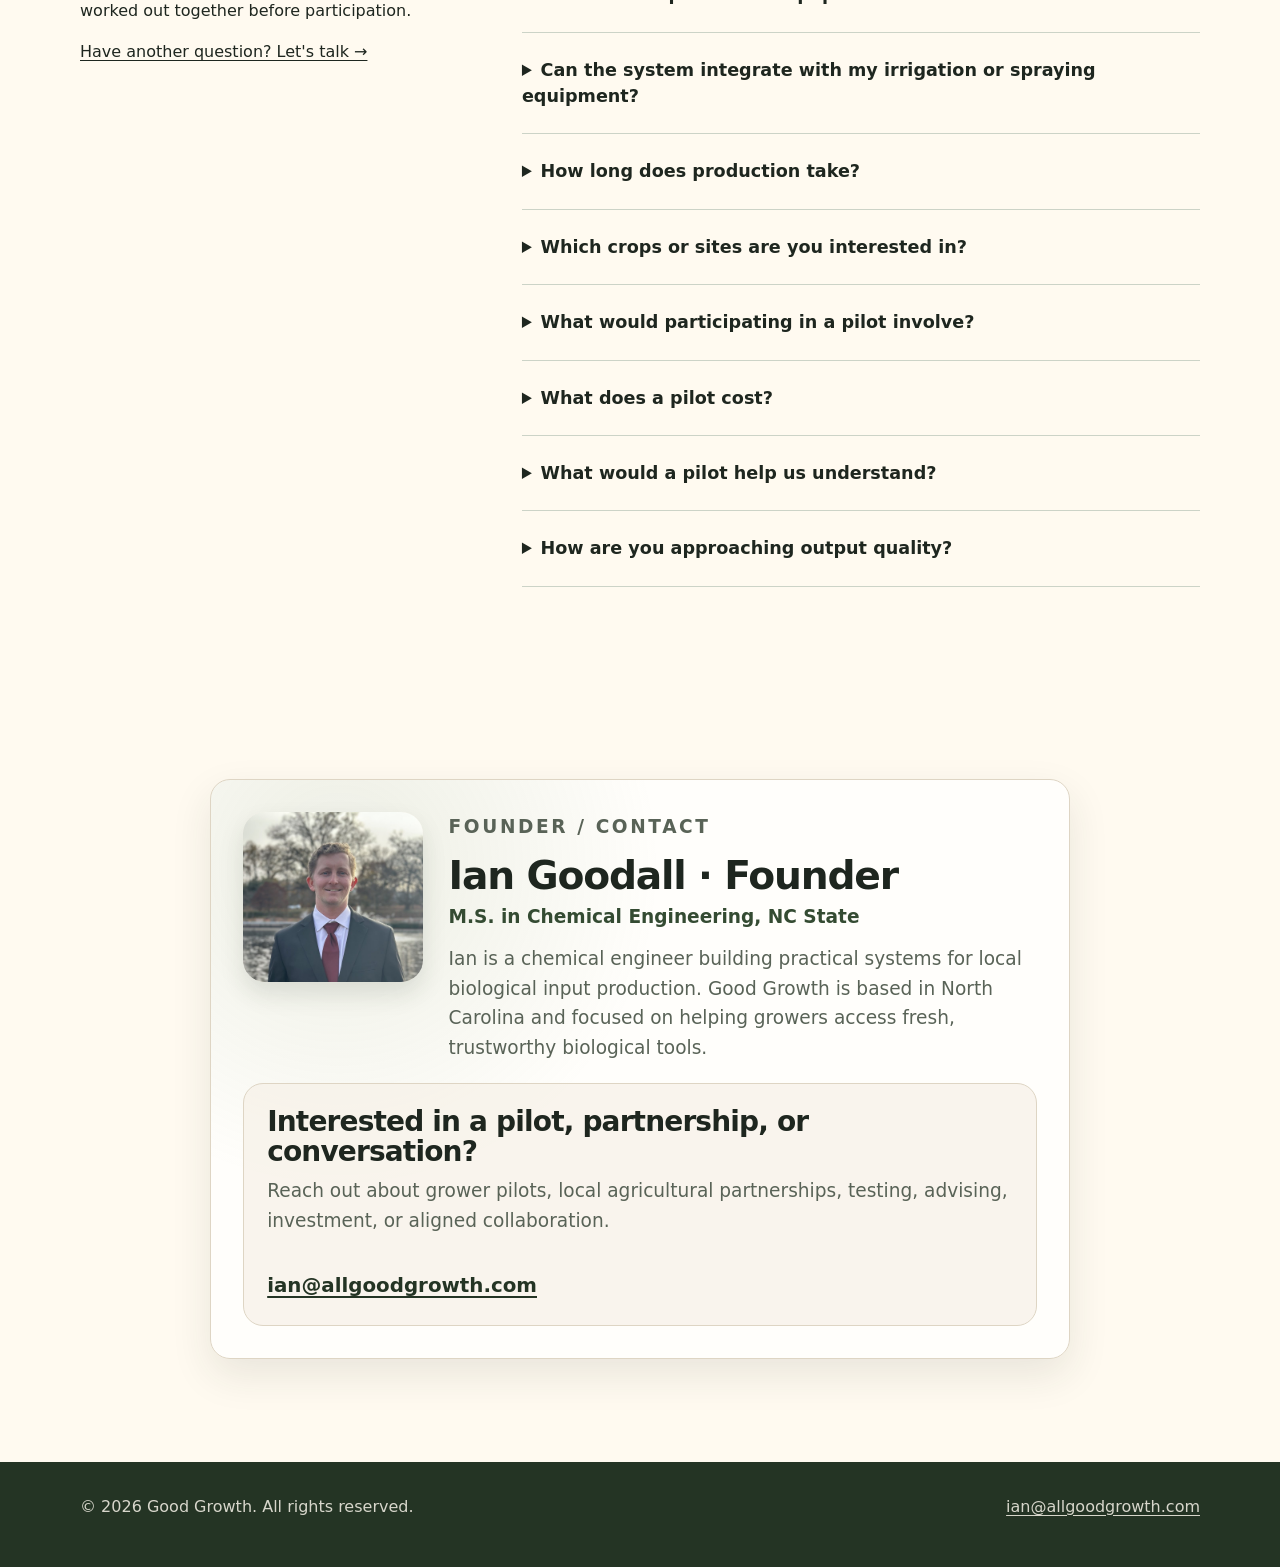
==== commit 981e64ff: "Implement iteration two FAQs and pilot experience" ====
--- a/index.html
+++ b/index.html
@@ -15,6 +15,11 @@
       content="A pilot-stage agricultural technology company developing local biological production capacity for growers and agricultural partners."
     />
     <meta property="og:type" content="website" />
+    <meta property="og:image" content="https://allgoodgrowth.com/social-preview.png" />
+    <meta property="og:image:width" content="1200" />
+    <meta property="og:image:height" content="630" />
+    <meta property="og:image:alt" content="Good Growth — Fresh biological inputs. Produced closer to use." />
+    <meta name="twitter:card" content="summary_large_image" />
     <link rel="canonical" href="https://allgoodgrowth.com/" />
     <meta property="og:url" content="https://allgoodgrowth.com/" />
     <link rel="icon" href="favicon.svg" type="image/svg+xml" />
@@ -42,6 +47,7 @@
           <a href="#pilots">Pilot program</a>
           <a href="#development">Development</a>
           <a href="#partners">Partners</a>
+          <a href="#faq">FAQ</a>
           <a href="#contact" class="nav-cta">Contact</a>
         </nav>
       </div>
@@ -77,7 +83,7 @@
               </g>
               <g fill="#344b32" font-family="system-ui,sans-serif" font-size="15" text-anchor="middle"><text x="58" y="238">Cartridge</text><text x="213" y="238">Reusable reactor</text><text x="375" y="238">Application</text></g>
             </svg>
-            <p>Compact inputs. A local point of production. Application planned around the site.</p>
+            <p>One production concept. Two local pathways.</p><div class="concept-routes"><a href="#production-paths">At your site ↗</a><a href="#production-paths">Through a local partner ↗</a></div>
           </figure>
         </div>
       </section>
@@ -88,7 +94,7 @@
           <article class="benefit-item"><h3>Compact shipping</h3><p>The model starts with compact inputs rather than relying entirely on transporting finished liquid.</p></article>
           <article class="benefit-item"><h3>Production timing</h3><p>Local production can bring the production schedule closer to the intended application window.</p></article>
           <article class="benefit-item"><h3>Local access</h3><p>A grower, retailer, or nearby operator could support production, depending on the deployment model.</p></article>
-        </div><p>These are intended advantages to evaluate. Dry and stabilized biological products offer other approaches. Logistics alone do not establish better plant performance or lower total cost.</p></div>
+        </div><p>The practical question is how this model compares on access, timing, operator effort, and total cost. We will evaluate those tradeoffs alongside biological performance and alternatives such as dry or stabilized products.</p></div>
       </section>
 
       <section class="section section-deep" id="process" aria-labelledby="process-title">
@@ -106,7 +112,7 @@
               <div class="step-dot"></div>
               <div>
                 <h3>1. Start with a compact cartridge</h3>
-                <p>Starter cartridges supply inputs for the biological production process.</p>
+                <p>Compact starter cartridges provide the inputs for each production cycle, including the mid-cycle growth inputs. The reusable reactor supports recurring production.</p>
               </div>
             </div>
             <div class="process-step">
@@ -120,20 +126,27 @@
               <div class="step-dot"></div>
               <div>
                 <h3>3. Plan application around the site</h3>
-                <p>Handling and application requirements must be evaluated for the operation. Sprayer and irrigation compatibility are site-specific questions, not universal capabilities.</p>
+                <p>The design goal is integration with the irrigation equipment growers already use. Pilots will help us understand what connects well and how to improve the fit, while also exploring compatible spraying methods.</p>
               </div>
             </div>
           </div>
         </div>
       </section>
 
+      <section class="section production-paths" id="production-paths" aria-labelledby="paths-title"><div class="container">
+        <div class="section-heading"><p class="eyebrow">Two paths to local production</p><h2 id="paths-title">Closer to use can take more than one shape.</h2><p>Not every grower needs to own a reactor. We are exploring two ways to bring production closer to the people who use the output.</p></div>
+        <div class="paths-grid">
+          <article class="path-card"><span class="path-label">At a grower's site</span><h3>Produce where you grow.</h3><div class="path-flow" aria-label="Cartridges to an on-site reactor to application"><span>Recurring cartridges</span><b aria-hidden="true">→</b><span>On-site reactor</span><b aria-hidden="true">→</b><span>Application</span></div><p>For growers interested in taking part in production. Pilot planning would explore the setup, operator tasks, and how production fits the application schedule.</p></article>
+          <article class="path-card"><span class="path-label">Through a nearby partner</span><h3>Local access. Shared capability.</h3><div class="path-flow" aria-label="Cartridges to a partner reactor to nearby growers"><span>Recurring cartridges</span><b aria-hidden="true">→</b><span>Partner reactor</span><b aria-hidden="true">→</b><span>Nearby growers</span></div><p>For retailers, co-ops, and operators interested in producing near the growers they serve. This route explores access to output without every grower managing equipment.</p></article>
+        </div><p class="section-note">Conceptual deployment paths. Local partner availability and operating arrangements are part of the development work.</p>
+      </div></section>
       <section class="section section-soft" id="pilots" aria-labelledby="pilots-title">
         <div class="container pilot-layout">
           <div>
             <p class="eyebrow">Pilot program</p>
             <h2 id="pilots-title">Help evaluate local production in practice.</h2>
             <p>
-              We are interested in conversations with growers and agricultural partners about practical deployment. Initial discussions cover your operation, intended application, site requirements, and what a useful comparison would look like. Equipment responsibilities, timing, costs, and trial arrangements would be defined before participation.
+              Tell us what you grow, how you currently use biological inputs, and what you would want a better approach to make possible. We are looking for practical questions to explore with growers and agricultural partners—from application fit to the work involved in local production.
             </p>
             <a class="button button-primary" href="mailto:ian@allgoodgrowth.com?subject=Good%20Growth%20pilot%20or%20partnership%20interest">Start a conversation</a>
           </div>
@@ -141,11 +154,20 @@
           <div class="pilot-card">
             <h3>Evaluate an application</h3><p>Discuss a trial at your site and the observations useful to your operation.</p>
             <h3>Explore local production</h3><p>Discuss hosting or supporting production near the customers you serve.</p>
-            <p>Share your location, operation type, and what interests you. A conversation is the first step; participation is not yet an agreed offer.</p>
-          </div>
-        </div>
-      </section>
-
+            <p>You do not need a complete trial proposal to get in touch. Start with your location, your operation, and what interests you.</p>
+          </div>
+        </div>
+      </section>
+
+      <section class="section journey-section" id="working-together" aria-labelledby="journey-title"><div class="container">
+        <div class="section-heading"><p class="eyebrow">A proposed pilot journey</p><h2 id="journey-title">What working together could look like.</h2><p>A useful pilot begins with a shared question and a clear plan for learning.</p></div>
+        <ol class="journey-grid">
+          <li><span class="journey-number">01</span><h3>Start with your operation</h3><p>Talk through what you grow, the equipment you use, and what you want to explore.</p></li>
+          <li><span class="journey-number">02</span><h3>Choose a useful route</h3><p>Explore an application trial or a local production arrangement, with a focused question to answer.</p></li>
+          <li><span class="journey-number">03</span><h3>Make the plan clear</h3><p>Agree on timing, equipment, costs, support, and who does what before participation begins.</p></li>
+          <li><span class="journey-number">04</span><h3>Learn and improve</h3><p>Review observations and comparisons together. Use what we learn to guide the next step.</p></li>
+        </ol>
+      </div></section>
       <section class="section" id="partners" aria-labelledby="partners-title">
         <div class="container">
           <div class="section-heading centered narrow">
@@ -156,12 +178,26 @@
             </p>
           </div>
 
-          <div class="partner-grid compact-partner-grid"><article class="partner-card"><h3>Growers and pilot participants</h3><p>Could locally produced inputs fit your operation? Discuss your crop, site, and a useful comparison.</p><a href="mailto:ian@allgoodgrowth.com?subject=Good%20Growth%20grower%20pilot%20interest">Discuss grower interest</a></article><article class="partner-card"><h3>Retailers and production partners</h3><p>Explore production or distribution near the growers you serve, with responsibilities defined together.</p><a href="mailto:ian@allgoodgrowth.com?subject=Good%20Growth%20retailer%20production%20partner%20interest">Discuss retailer interest</a></article><article class="partner-card"><h3>Research and strategic collaborators</h3><p>Contribute to biological evaluation, practical operation, study design, or the path to deployment.</p><a href="mailto:ian@allgoodgrowth.com?subject=Good%20Growth%20research%20advisory%20interest">Discuss research interest</a></article></div>
-        </div>
-      </section>
-
-      <section class="section section-soft" id="development"><div class="container narrow"><p class="eyebrow">Development</p><h2>Building the evidence alongside the system.</h2><p>Good Growth has early prototype experience and is preparing biological evaluation and pilot discussions. Controlled efficacy results and a validated commercial system are not yet established.</p><p>Next questions include biological output and consistency, handling, application compatibility, operator effort, and the full cost of practical local production. Testing scope and responsibilities must be agreed before trial work begins.</p><p>Any future public findings will identify the conditions, comparisons, and limitations of the work.</p></div></section>
-      <section class="section" id="faq"><div class="container narrow"><p class="eyebrow">Practical questions</p><h2>Before we start a conversation.</h2><details><summary>What is Good Growth developing?</summary><p>A reusable reactor and cartridge platform for producing agricultural microbial inputs closer to use.</p></details><details><summary>Is it available to buy?</summary><p>The system is in development. We welcome pilot conversations; commercial availability and ordering terms have not been established.</p></details><details><summary>Do I need to own a reactor?</summary><p>Not necessarily. Production may be located with a grower or nearby agricultural partner.</p></details><details><summary>Who operates the equipment?</summary><p>Responsibilities, training, and support would be defined for the particular arrangement before participation.</p></details><details><summary>How long does production take?</summary><p>Production timing and the usable handling window need to be established in the operating specification. No universal application window is promised.</p></details><details><summary>Which crops or sites fit?</summary><p>Tell us about your crop, location, and intended use so we can discuss fit. A conversation does not establish eligibility or a confirmed trial.</p></details><details><summary>Can I use my sprayer or irrigation?</summary><p>Compatibility must be evaluated for your equipment and intended application before use.</p></details><details><summary>What does a pilot cost?</summary><p>Costs and equipment responsibilities would be agreed for the specific arrangement. There is no fixed public pilot offer.</p></details><details><summary>What results should I expect?</summary><p>Proposed pilot work is for establishing performance and practical fit. Yield, input savings, and plant response are not established benefits.</p></details><details><summary>How is output quality checked?</summary><p>The development plan calls for assessing identity, viability, contamination, and batch consistency. The evaluation methods and acceptance criteria still need to be established; these are not a claim of a validated release process.</p></details></div></section>
+          <div class="partner-grid compact-partner-grid"><article class="partner-card"><h3>Growers and pilot participants</h3><p>Could locally produced inputs fit your operation? Discuss your crop, site, and a useful comparison.</p><a href="mailto:ian@allgoodgrowth.com?subject=Good%20Growth%20grower%20pilot%20interest">Discuss a grower pilot →</a></article><article class="partner-card"><h3>Retailers and production partners</h3><p>Explore production or distribution near the growers you serve, with responsibilities defined together.</p><a href="mailto:ian@allgoodgrowth.com?subject=Good%20Growth%20retailer%20production%20partner%20interest">Explore local production →</a></article><article class="partner-card"><h3>Research and strategic collaborators</h3><p>Contribute to biological evaluation, practical operation, study design, or the path to deployment.</p><a href="mailto:ian@allgoodgrowth.com?subject=Good%20Growth%20research%20advisory%20interest">Talk about collaboration →</a></article></div>
+        </div>
+      </section>
+
+      <section class="section section-soft" id="development"><div class="container narrow"><p class="eyebrow">Development</p><h2>Building the evidence alongside the system.</h2><p>Good Growth has early prototype experience. The next stage brings biological evaluation and practical pilot planning together: understanding what the system produces, how it operates, and where it can provide useful value.</p><p>Our evaluation priorities include output quality and consistency, irrigation and spraying integration, operator effort, and the full cost of local production. Controlled efficacy results are not yet established; these questions guide the work ahead.</p><p>Any future public findings will identify the conditions, comparisons, and limitations of the work.</p></div></section>
+      <section class="section faq-section" id="faq" aria-labelledby="faq-title">
+        <div class="container faq-layout"><div class="faq-intro"><p class="eyebrow">Practical questions</p><h2 id="faq-title">A closer look.</h2><p>Explore the system, the local production model, and what a pilot conversation could cover. We are developing the platform with practical use in mind; pilot arrangements are worked out together before participation.</p><a class="text-link" href="#contact">Have another question? Let's talk →</a></div><div class="faq-answers">
+          <details><summary>What is Good Growth developing?</summary><p>Good Growth is developing a system for producing agricultural microbial inputs closer to where they are used. It combines a reusable reactor with compact starter cartridges and included mid-cycle growth inputs. Production could take place at a farm or with a nearby agricultural partner. The goal is to make local biological production practical while evaluating the output, day-to-day workload, and economics together. The reactor enables repeated production cycles; recurring cartridges provide the inputs for each cycle.</p></details>
+          <details><summary>How can I get involved?</summary><p>Start with a conversation about what you grow, how you currently use biological inputs, and what you would want a better approach to make possible. We are interested in growers who could help evaluate an application, partners exploring local production, and collaborators who can contribute to testing or practical deployment. The system is still in development, so the next step is to explore a useful pilot opportunity rather than place a standard product order.</p></details>
+          <details><summary>Do I need to own or operate a reactor?</summary><p>Not necessarily. We are exploring both production at a grower&#x27;s site and production through a nearby retailer, co-op, or other agricultural partner. Some growers may want direct involvement in production; others may prefer access to locally produced inputs without managing equipment. These are two different ways to bring production closer to use. We can talk through which route interests you and the responsibilities that would come with it.</p></details>
+          <details><summary>Who would operate the equipment?</summary><p>The operator could be a grower or a local production partner. The practical work includes preparing the system, monitoring the run, adding the mid-cycle inputs, and preparing for the next cycle. An important part of development is understanding the time, instructions, and support needed to do those tasks reliably. Before a pilot begins, we would identify who handles each task and discuss training, support, and equipment responsibilities together.</p></details>
+          <details><summary>Can the system integrate with my irrigation or spraying equipment?</summary><p>Our design goal is to make the system adaptable to any irrigation system, so locally produced inputs can fit into the equipment growers already use. A key part of pilot work is learning how well it integrates with existing setups and what connections or adjustments would make that integration better. We also want to explore compatible spraying methods. Reviewing the delivery equipment, filtration, and application process together helps identify a practical setup; compatibility still needs to be confirmed before use.</p></details>
+          <details><summary>How long does production take?</summary><p>The current planning baseline is approximately two weeks for a production cycle. That gives us a starting point for discussing scheduling, rather than a final operating specification. Biological measurements are needed to establish the useful endpoint and the handling window after production. One purpose of pilot planning is to connect those findings with the application schedule, so production and use can be coordinated in a practical way.</p></details>
+          <details><summary>Which crops or sites are you interested in?</summary><p>We welcome conversations with growers, nurseries, and agricultural partners interested in exploring local biological production. A useful starting point is what you grow, where you operate, and the application you have in mind. That helps identify a focused question we could investigate together and the resources needed to do it well. You do not need a complete trial proposal to start the conversation.</p></details>
+          <details><summary>What would participating in a pilot involve?</summary><p>A useful pilot starts with a question worth answering. That might concern application fit, the work involved in local production, or how to compare a treatment with your usual practice. From there, we would discuss the site, equipment, timing, responsibilities, and observations needed. These details would be agreed before participation so everyone understands what the trial involves and what it is intended to establish. Your practical feedback would help shape the next stage of development.</p></details>
+          <details><summary>What does a pilot cost?</summary><p>An application trial and a local production pilot involve different resources. Equipment, inputs, setup, testing, and support all affect the scope and cost. We have not established a standard public pilot price. The first step is to understand the proposed work, then clarify the costs and responsibilities before you decide whether to participate. Starting that discussion does not require you to arrive with a finished budget or equipment plan.</p></details>
+          <details><summary>What would a pilot help us understand?</summary><p>A useful pilot should answer questions that matter in practice. Those could include plant establishment, root measurements, application practicality, operator effort, or the cost of producing and using the output. We would define the comparison and observations in advance so findings are easier to interpret. Good Growth is still building its evidence: the purpose is to learn where the system provides useful value and what needs improvement, rather than promise a particular crop response.</p></details>
+          <details><summary>How are you approaching output quality?</summary><p>Quality is central to making local production useful. The development plan includes assessing microbial identity, viability, contamination, and consistency between batches. Those measurements help determine what the system produces and how handling and application affect it. The methods and acceptance criteria still need to be established as part of that work. We want future operating guidance to be grounded in measured output, rather than relying on appearance or visible activity alone.</p></details>
+        </div></div>
+      </section>
       <section class="section contact-founder-section" id="contact" aria-labelledby="contact-title">
         <div class="container contact-founder-card">
           <div class="founder-card-row">
@@ -194,7 +230,7 @@
 
     <footer class="site-footer">
       <div class="container footer-inner">
-        <p>&copy; <span data-year></span> Good Growth. All rights reserved.</p>
+        <p>&copy; <span data-year>2026</span> Good Growth. All rights reserved.</p>
         <a href="mailto:ian@allgoodgrowth.com">ian@allgoodgrowth.com</a>
       </div>
     </footer>
--- a/styles.css
+++ b/styles.css
@@ -920,3 +920,30 @@
  body:not(.js-ready) .site-header { position: relative; }
 }
 @media (max-width: 620px) { body .founder-card-row { grid-template-columns: 1fr; } }
+/* Iteration two: clearer pathways and practical detail. */
+.concept-routes { display:flex; flex-wrap:wrap; gap:.6rem; margin-top:1rem; }
+.concept-routes a { border:1px solid var(--color-line); border-radius:999px; padding:.55rem .8rem; font-size:.85rem; font-weight:700; text-decoration:none; }
+.paths-grid { display:grid; grid-template-columns:repeat(2,minmax(0,1fr)); gap:1.5rem; }
+.path-card { padding:clamp(1.25rem,3vw,2.5rem); background:var(--color-cream); border:1px solid var(--color-line); border-radius:24px; }
+.path-label { display:block; color:var(--color-muted); margin-bottom:1rem; font-size:.85rem; font-weight:700; }
+.path-card h3 { font-size:1.8rem; }
+.path-flow { display:flex; align-items:center; gap:.6rem; padding-block:1.25rem; margin-bottom:1rem; border-block:1px solid var(--color-line); }
+.path-flow span { flex:1; font-weight:700; font-size:.9rem; }
+.section-note { color:var(--color-muted); font-size:.9rem; margin-top:1.5rem; max-width:75ch; }
+.journey-section { background:var(--color-cream); }
+.journey-grid { display:grid; grid-template-columns:repeat(4,minmax(0,1fr)); gap:1.5rem; list-style:none; padding:0; margin:2.5rem 0 0; }
+.journey-number { display:block; color:var(--color-leaf); font-size:2.5rem; font-weight:700; border-top:1px solid var(--color-moss); padding-top:1rem; margin-bottom:1rem; }
+.journey-grid h3 { font-size:1.35rem; }
+.partner-grid.compact-partner-grid { grid-template-columns:repeat(3,minmax(0,1fr)); }
+.compact-partner-grid .partner-card { padding:1.6rem; display:flex; flex-direction:column; }
+.partner-card a { margin-top:auto; font-weight:700; }
+.faq-layout { display:grid; grid-template-columns:minmax(0,.7fr) minmax(0,1.3fr); gap:clamp(2rem,6vw,5rem); align-items:start; }
+.faq-intro { position:sticky; top:calc(var(--header-height) + 2rem); }
+.faq-answers details:first-child { border-top:1px solid var(--color-line); }
+.faq-answers summary { font-size:1.1rem; line-height:1.5; padding-right:.5rem; }
+.faq-answers p { max-width:70ch; line-height:1.8; padding-bottom:.5rem; }
+summary:focus-visible, input:focus-visible, select:focus-visible, textarea:focus-visible { outline:3px solid var(--color-leaf); outline-offset:4px; }
+#development .narrow { max-width:850px; }
+@media(max-width:1080px) { .journey-grid { grid-template-columns:repeat(2,minmax(0,1fr)); } }
+@media(max-width:920px) { .paths-grid,.faq-layout,.partner-grid.compact-partner-grid { grid-template-columns:1fr; } .faq-intro { position:static; } }
+@media(max-width:620px) { .journey-grid { grid-template-columns:1fr; gap:.75rem; } .path-flow { gap:.4rem; } .path-flow span { font-size:.8rem; } }
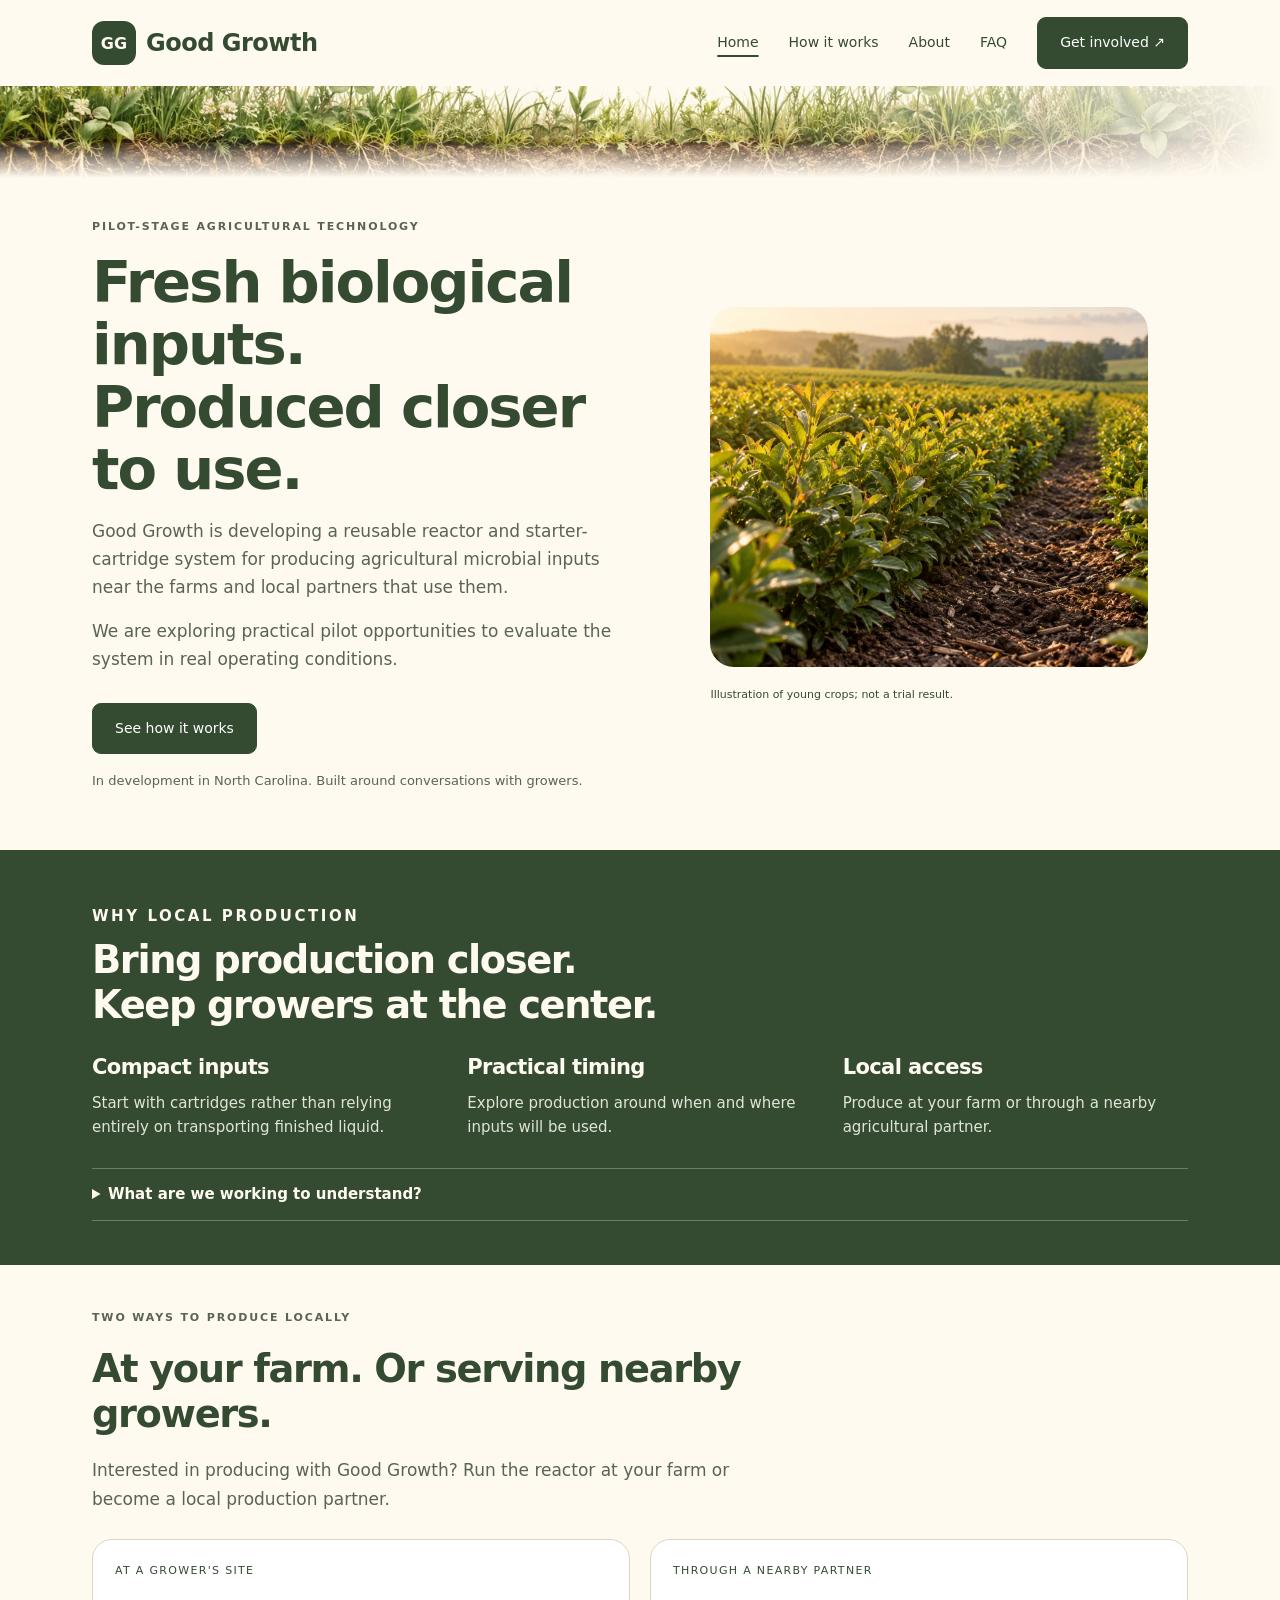
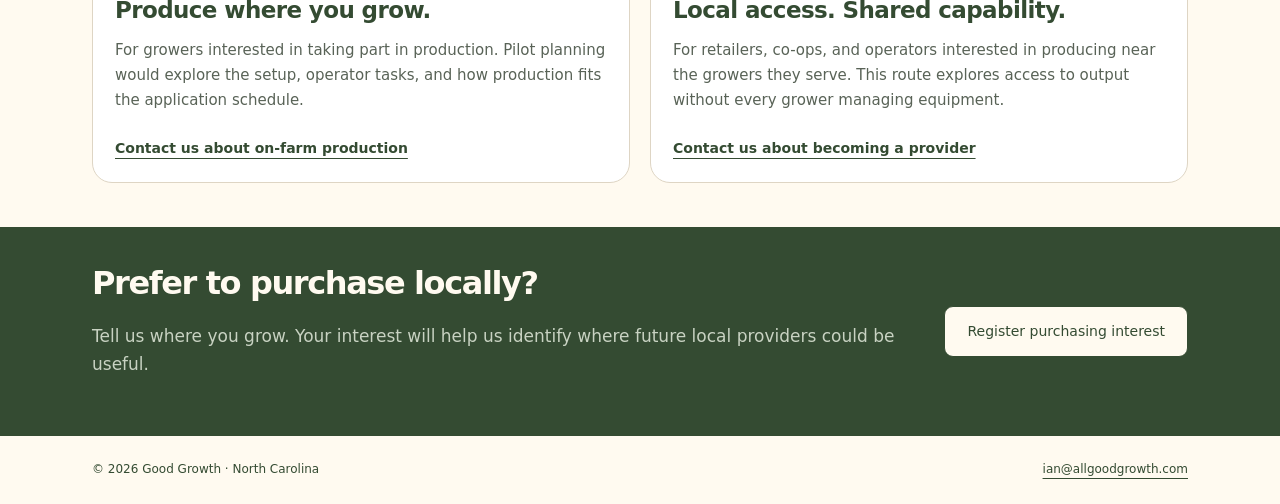
==== commit c6726fdb: "Launch approved multipage site and Netlify inquiry form" ====
--- a/index.html
+++ b/index.html
@@ -1,240 +1,7 @@
-<!doctype html>
-<html lang="en">
-  <head>
-    <meta charset="utf-8" />
-    <meta name="viewport" content="width=device-width, initial-scale=1" />
-    <title>Good Growth | Fresh Biology Produced Closer to Use</title>
-    <meta
-      name="description"
-      content="Good Growth is developing a practical platform for producing fresh biological agricultural inputs closer to where they will be used."
-    />
-    <meta name="theme-color" content="#344b32" />
-    <meta property="og:title" content="Good Growth | Fresh Biology Produced Closer to Use" />
-    <meta
-      property="og:description"
-      content="A pilot-stage agricultural technology company developing local biological production capacity for growers and agricultural partners."
-    />
-    <meta property="og:type" content="website" />
-    <meta property="og:image" content="https://allgoodgrowth.com/social-preview.png" />
-    <meta property="og:image:width" content="1200" />
-    <meta property="og:image:height" content="630" />
-    <meta property="og:image:alt" content="Good Growth — Fresh biological inputs. Produced closer to use." />
-    <meta name="twitter:card" content="summary_large_image" />
-    <link rel="canonical" href="https://allgoodgrowth.com/" />
-    <meta property="og:url" content="https://allgoodgrowth.com/" />
-    <link rel="icon" href="favicon.svg" type="image/svg+xml" />
-    <link rel="stylesheet" href="styles.css" />
-  </head>
-  <body>
-    <a class="skip-link" href="#main">Skip to content</a>
-
-    <header class="site-header" data-header>
-      <div class="container header-inner">
-        <a class="brand" href="#top" aria-label="Good Growth home">
-          <span class="brand-mark" aria-hidden="true">GG</span>
-          <span class="brand-text">Good Growth</span>
-        </a>
-
-        <button class="nav-toggle" type="button" aria-expanded="false" aria-controls="site-nav">
-          <span class="sr-only">Menu</span>
-          <span aria-hidden="true"></span>
-          <span aria-hidden="true"></span>
-          <span aria-hidden="true"></span>
-        </button>
-
-        <nav class="site-nav" id="site-nav" aria-label="Primary navigation">
-          <a href="#process">How it works</a>
-          <a href="#pilots">Pilot program</a>
-          <a href="#development">Development</a>
-          <a href="#partners">Partners</a>
-          <a href="#faq">FAQ</a>
-          <a href="#contact" class="nav-cta">Contact</a>
-        </nav>
-      </div>
-    </header>
-
-    <main id="main">
-      <section class="hero section" id="top" aria-labelledby="hero-title">
-        <div class="container hero-grid">
-          <div class="hero-copy">
-            <p class="eyebrow">Pilot-stage agricultural technology</p>
-            <h1 id="hero-title">Fresh biological inputs. Produced closer to use.</h1>
-            <p class="hero-lede">
-              Good Growth is developing a reusable reactor and starter-cartridge system for producing agricultural microbial inputs near the farms and local partners that use them. We are exploring practical pilot opportunities to evaluate the system in real operating conditions.
-            </p>
-            <div class="hero-actions">
-              <a class="button button-primary" href="#pilots">Explore a pilot</a>
-              <a class="button button-secondary" href="#process">See how it works</a>
-            </div>
-            <p class="hero-note">
-              Based in North Carolina. Open to conversations with growers, retailers, operators, and research partners.
-            </p>
-          </div>
-
-          <figure class="hero-visual visual-card main-visual-card">
-            <figcaption class="eyebrow">System concept</figcaption>
-            <svg viewBox="0 0 440 260" role="img" aria-labelledby="diagram-title diagram-desc" style="width:100%;height:auto">
-              <title id="diagram-title">Compact inputs, local production, planned application</title>
-              <desc id="diagram-desc">A starter cartridge and mid-cycle growth inputs support production in a reusable reactor near a grower or local partner. Handling and application are evaluated for each site. Conceptual shapes, not a product rendering.</desc>
-              <g fill="none" stroke="#344b32" stroke-width="4" stroke-linecap="round">
-                <rect x="25" y="65" width="65" height="95" rx="12"/><path d="M35 80h45M105 115h30m-10-10 10 10-10 10"/>
-                <rect x="155" y="35" width="115" height="160" rx="30"/><path d="M165 65h95M175 165h75M185 195v15m55-15v15M285 115h30m-10-10 10 10-10 10"/>
-                <path d="M340 180h75m-38 0v-70m0 35q-40 0-30-30 30 0 30 30m0-15q38 0 28-30-28 0-28 30"/>
-              </g>
-              <g fill="#344b32" font-family="system-ui,sans-serif" font-size="15" text-anchor="middle"><text x="58" y="238">Cartridge</text><text x="213" y="238">Reusable reactor</text><text x="375" y="238">Application</text></g>
-            </svg>
-            <p>One production concept. Two local pathways.</p><div class="concept-routes"><a href="#production-paths">At your site ↗</a><a href="#production-paths">Through a local partner ↗</a></div>
-          </figure>
+<!doctype html><html lang="en"><head><meta charset="utf-8"><meta name="viewport" content="width=device-width,initial-scale=1"><title>Home — Good Growth</title><link rel="stylesheet" href="styles.css?v=20261027"><link rel="stylesheet" href="multipage.css?v=20261027"><link rel="stylesheet" href="reading.css?v=20261027"><meta name="description" content="Good Growth is developing reusable reactors and starter cartridges for producing agricultural microbial inputs closer to where they are used."><link rel="canonical" href="https://allgoodgrowth.com/"><link rel="icon" href="favicon.svg" type="image/svg+xml"><meta property="og:type" content="website"><meta property="og:title" content="Home — Good Growth"><meta property="og:description" content="Good Growth is developing reusable reactors and starter cartridges for producing agricultural microbial inputs closer to where they are used."><meta property="og:url" content="https://allgoodgrowth.com/"><meta property="og:image" content="https://allgoodgrowth.com/social-preview.png"><meta name="twitter:card" content="summary_large_image"></head><body><a class="skip-link" href="#main">Skip to content</a><header><div class="wrap nav"><a class="brand" aria-current="page" href="index.html" aria-label="Good Growth home"><span class="brand-mark">GG</span>Good Growth</a><nav aria-label="Main navigation"><a aria-current="page" href="index.html">Home</a><a href="how-it-works.html">How it works</a><a href="about.html">About</a><a href="faq.html">FAQ</a><a class="button" href="get-involved.html">Get involved ↗</a></nav></div><div class="soil" aria-hidden="true"></div></header><main id="main"><section class="wrap hero"><div><p class="eyebrow">Pilot-stage agricultural technology</p><h1>Fresh biological inputs.<br>Produced closer to use.</h1><p>Good Growth is developing a reusable reactor and starter-cartridge system for producing agricultural microbial inputs near the farms and local partners that use them.</p><p>We are exploring practical pilot opportunities to evaluate the system in real operating conditions.</p><div class="actions"><a class="button" href="how-it-works.html">See how it works</a></div><p class="small">In development in North Carolina. Built around conversations with growers.</p></div><figure><img class="photo" src="assets/crops.webp" alt="Illustrated close view of young crops growing in rows"><figcaption class="caption">Illustration of young crops; not a trial result.</figcaption></figure></section><section class="section section-deep compact-band" id="problem"><div class="container"><p class="eyebrow">Why local production</p><h2>Bring production closer.<br>Keep growers at the center.</h2><div class="benefit-grid"><article><h3>Compact inputs</h3><p>Start with cartridges rather than relying entirely on transporting finished liquid.</p></article><article><h3>Practical timing</h3><p>Explore production around when and where inputs will be used.</p></article><article><h3>Local access</h3><p>Produce at your farm or through a nearby agricultural partner.</p></article></div><details class="read-more"><summary>What are we working to understand?</summary><div class="detail-body"><p>Storage, handling, and application all matter. We are evaluating how local production compares on biological performance, access, timing, operator effort, and total cost—including against dry or stabilized products.</p></div></details></div></section><section class="section production-paths" id="production-paths" aria-labelledby="paths-title"><div class="container">
+        <div class="section-heading"><p class="eyebrow">Two ways to produce locally</p><h2 id="paths-title">At your farm. Or serving nearby growers.</h2><p>Interested in producing with Good Growth? Run the reactor at your farm or become a local production partner.</p></div>
+        <div class="paths-grid">
+          <article class="path-card"><span class="path-label">At a grower's site</span><h3>Produce where you grow.</h3><p>For growers interested in taking part in production. Pilot planning would explore the setup, operator tasks, and how production fits the application schedule.</p><a class="text-link" href="get-involved.html?interest=produce#contact">Contact us about on-farm production</a></article>
+          <article class="path-card"><span class="path-label">Through a nearby partner</span><h3>Local access. Shared capability.</h3><p>For retailers, co-ops, and operators interested in producing near the growers they serve. This route explores access to output without every grower managing equipment.</p><a class="text-link" href="get-involved.html?interest=provider#contact">Contact us about becoming a provider</a></article>
         </div>
-      </section>
-
-      <section class="section section-soft" id="problem" aria-labelledby="local-title">
-        <div class="container" id="solution"><div class="section-heading"><p class="eyebrow">Why local production</p><h2 id="local-title">Why move production closer to application?</h2><p>Biology is sensitive to the journey. Storage, handling, and application matter; local production is one approach to evaluating that journey.</p></div>
-        <div class="benefit-grid" id="different">
-          <article class="benefit-item"><h3>Compact shipping</h3><p>The model starts with compact inputs rather than relying entirely on transporting finished liquid.</p></article>
-          <article class="benefit-item"><h3>Production timing</h3><p>Local production can bring the production schedule closer to the intended application window.</p></article>
-          <article class="benefit-item"><h3>Local access</h3><p>A grower, retailer, or nearby operator could support production, depending on the deployment model.</p></article>
-        </div><p>The practical question is how this model compares on access, timing, operator effort, and total cost. We will evaluate those tradeoffs alongside biological performance and alternatives such as dry or stabilized products.</p></div>
-      </section>
-
-      <section class="section section-deep" id="process" aria-labelledby="process-title">
-        <div class="container process-layout">
-          <div class="process-copy">
-            <p class="eyebrow">How it works</p>
-            <h2 id="process-title">A cartridge, a reusable reactor, and a local point of production.</h2>
-            <p>
-              Our system is designed to keep local production practical: begin with a compact cartridge, grow it in a reusable reactor, then apply the output through methods that fit real farm operations.
-            </p>
-          </div>
-
-          <div class="process-board" aria-label="Good Growth high-level process">
-            <div class="process-step light-step">
-              <div class="step-dot"></div>
-              <div>
-                <h3>1. Start with a compact cartridge</h3>
-                <p>Compact starter cartridges provide the inputs for each production cycle, including the mid-cycle growth inputs. The reusable reactor supports recurring production.</p>
-              </div>
-            </div>
-            <div class="process-step">
-              <div class="step-dot"></div>
-              <div>
-                <h3>2. Grow in a reusable reactor</h3>
-                <p>The process uses a reusable reactor and mid-cycle growth inputs near a grower or local partner. Local production does not have to mean every grower owns or operates a reactor.</p>
-              </div>
-            </div>
-            <div class="process-step light-step">
-              <div class="step-dot"></div>
-              <div>
-                <h3>3. Plan application around the site</h3>
-                <p>The design goal is integration with the irrigation equipment growers already use. Pilots will help us understand what connects well and how to improve the fit, while also exploring compatible spraying methods.</p>
-              </div>
-            </div>
-          </div>
-        </div>
-      </section>
-
-      <section class="section production-paths" id="production-paths" aria-labelledby="paths-title"><div class="container">
-        <div class="section-heading"><p class="eyebrow">Two paths to local production</p><h2 id="paths-title">Closer to use can take more than one shape.</h2><p>Not every grower needs to own a reactor. We are exploring two ways to bring production closer to the people who use the output.</p></div>
-        <div class="paths-grid">
-          <article class="path-card"><span class="path-label">At a grower's site</span><h3>Produce where you grow.</h3><div class="path-flow" aria-label="Cartridges to an on-site reactor to application"><span>Recurring cartridges</span><b aria-hidden="true">→</b><span>On-site reactor</span><b aria-hidden="true">→</b><span>Application</span></div><p>For growers interested in taking part in production. Pilot planning would explore the setup, operator tasks, and how production fits the application schedule.</p></article>
-          <article class="path-card"><span class="path-label">Through a nearby partner</span><h3>Local access. Shared capability.</h3><div class="path-flow" aria-label="Cartridges to a partner reactor to nearby growers"><span>Recurring cartridges</span><b aria-hidden="true">→</b><span>Partner reactor</span><b aria-hidden="true">→</b><span>Nearby growers</span></div><p>For retailers, co-ops, and operators interested in producing near the growers they serve. This route explores access to output without every grower managing equipment.</p></article>
-        </div><p class="section-note">Conceptual deployment paths. Local partner availability and operating arrangements are part of the development work.</p>
-      </div></section>
-      <section class="section section-soft" id="pilots" aria-labelledby="pilots-title">
-        <div class="container pilot-layout">
-          <div>
-            <p class="eyebrow">Pilot program</p>
-            <h2 id="pilots-title">Help evaluate local production in practice.</h2>
-            <p>
-              Tell us what you grow, how you currently use biological inputs, and what you would want a better approach to make possible. We are looking for practical questions to explore with growers and agricultural partners—from application fit to the work involved in local production.
-            </p>
-            <a class="button button-primary" href="mailto:ian@allgoodgrowth.com?subject=Good%20Growth%20pilot%20or%20partnership%20interest">Start a conversation</a>
-          </div>
-
-          <div class="pilot-card">
-            <h3>Evaluate an application</h3><p>Discuss a trial at your site and the observations useful to your operation.</p>
-            <h3>Explore local production</h3><p>Discuss hosting or supporting production near the customers you serve.</p>
-            <p>You do not need a complete trial proposal to get in touch. Start with your location, your operation, and what interests you.</p>
-          </div>
-        </div>
-      </section>
-
-      <section class="section journey-section" id="working-together" aria-labelledby="journey-title"><div class="container">
-        <div class="section-heading"><p class="eyebrow">A proposed pilot journey</p><h2 id="journey-title">What working together could look like.</h2><p>A useful pilot begins with a shared question and a clear plan for learning.</p></div>
-        <ol class="journey-grid">
-          <li><span class="journey-number">01</span><h3>Start with your operation</h3><p>Talk through what you grow, the equipment you use, and what you want to explore.</p></li>
-          <li><span class="journey-number">02</span><h3>Choose a useful route</h3><p>Explore an application trial or a local production arrangement, with a focused question to answer.</p></li>
-          <li><span class="journey-number">03</span><h3>Make the plan clear</h3><p>Agree on timing, equipment, costs, support, and who does what before participation begins.</p></li>
-          <li><span class="journey-number">04</span><h3>Learn and improve</h3><p>Review observations and comparisons together. Use what we learn to guide the next step.</p></li>
-        </ol>
-      </div></section>
-      <section class="section" id="partners" aria-labelledby="partners-title">
-        <div class="container">
-          <div class="section-heading centered narrow">
-            <p class="eyebrow">Who we are looking to partner with</p>
-            <h2 id="partners-title">Open to practical conversations across agriculture.</h2>
-            <p>
-              Good Growth is open to conversations with growers, retailers, co-ops, local operators, advisors, labs, investors, and strategic partners interested in fresh local biological production.
-            </p>
-          </div>
-
-          <div class="partner-grid compact-partner-grid"><article class="partner-card"><h3>Growers and pilot participants</h3><p>Could locally produced inputs fit your operation? Discuss your crop, site, and a useful comparison.</p><a href="mailto:ian@allgoodgrowth.com?subject=Good%20Growth%20grower%20pilot%20interest">Discuss a grower pilot →</a></article><article class="partner-card"><h3>Retailers and production partners</h3><p>Explore production or distribution near the growers you serve, with responsibilities defined together.</p><a href="mailto:ian@allgoodgrowth.com?subject=Good%20Growth%20retailer%20production%20partner%20interest">Explore local production →</a></article><article class="partner-card"><h3>Research and strategic collaborators</h3><p>Contribute to biological evaluation, practical operation, study design, or the path to deployment.</p><a href="mailto:ian@allgoodgrowth.com?subject=Good%20Growth%20research%20advisory%20interest">Talk about collaboration →</a></article></div>
-        </div>
-      </section>
-
-      <section class="section section-soft" id="development"><div class="container narrow"><p class="eyebrow">Development</p><h2>Building the evidence alongside the system.</h2><p>Good Growth has early prototype experience. The next stage brings biological evaluation and practical pilot planning together: understanding what the system produces, how it operates, and where it can provide useful value.</p><p>Our evaluation priorities include output quality and consistency, irrigation and spraying integration, operator effort, and the full cost of local production. Controlled efficacy results are not yet established; these questions guide the work ahead.</p><p>Any future public findings will identify the conditions, comparisons, and limitations of the work.</p></div></section>
-      <section class="section faq-section" id="faq" aria-labelledby="faq-title">
-        <div class="container faq-layout"><div class="faq-intro"><p class="eyebrow">Practical questions</p><h2 id="faq-title">A closer look.</h2><p>Explore the system, the local production model, and what a pilot conversation could cover. We are developing the platform with practical use in mind; pilot arrangements are worked out together before participation.</p><a class="text-link" href="#contact">Have another question? Let's talk →</a></div><div class="faq-answers">
-          <details><summary>What is Good Growth developing?</summary><p>Good Growth is developing a system for producing agricultural microbial inputs closer to where they are used. It combines a reusable reactor with compact starter cartridges and included mid-cycle growth inputs. Production could take place at a farm or with a nearby agricultural partner. The goal is to make local biological production practical while evaluating the output, day-to-day workload, and economics together. The reactor enables repeated production cycles; recurring cartridges provide the inputs for each cycle.</p></details>
-          <details><summary>How can I get involved?</summary><p>Start with a conversation about what you grow, how you currently use biological inputs, and what you would want a better approach to make possible. We are interested in growers who could help evaluate an application, partners exploring local production, and collaborators who can contribute to testing or practical deployment. The system is still in development, so the next step is to explore a useful pilot opportunity rather than place a standard product order.</p></details>
-          <details><summary>Do I need to own or operate a reactor?</summary><p>Not necessarily. We are exploring both production at a grower&#x27;s site and production through a nearby retailer, co-op, or other agricultural partner. Some growers may want direct involvement in production; others may prefer access to locally produced inputs without managing equipment. These are two different ways to bring production closer to use. We can talk through which route interests you and the responsibilities that would come with it.</p></details>
-          <details><summary>Who would operate the equipment?</summary><p>The operator could be a grower or a local production partner. The practical work includes preparing the system, monitoring the run, adding the mid-cycle inputs, and preparing for the next cycle. An important part of development is understanding the time, instructions, and support needed to do those tasks reliably. Before a pilot begins, we would identify who handles each task and discuss training, support, and equipment responsibilities together.</p></details>
-          <details><summary>Can the system integrate with my irrigation or spraying equipment?</summary><p>Our design goal is to make the system adaptable to any irrigation system, so locally produced inputs can fit into the equipment growers already use. A key part of pilot work is learning how well it integrates with existing setups and what connections or adjustments would make that integration better. We also want to explore compatible spraying methods. Reviewing the delivery equipment, filtration, and application process together helps identify a practical setup; compatibility still needs to be confirmed before use.</p></details>
-          <details><summary>How long does production take?</summary><p>The current planning baseline is approximately two weeks for a production cycle. That gives us a starting point for discussing scheduling, rather than a final operating specification. Biological measurements are needed to establish the useful endpoint and the handling window after production. One purpose of pilot planning is to connect those findings with the application schedule, so production and use can be coordinated in a practical way.</p></details>
-          <details><summary>Which crops or sites are you interested in?</summary><p>We welcome conversations with growers, nurseries, and agricultural partners interested in exploring local biological production. A useful starting point is what you grow, where you operate, and the application you have in mind. That helps identify a focused question we could investigate together and the resources needed to do it well. You do not need a complete trial proposal to start the conversation.</p></details>
-          <details><summary>What would participating in a pilot involve?</summary><p>A useful pilot starts with a question worth answering. That might concern application fit, the work involved in local production, or how to compare a treatment with your usual practice. From there, we would discuss the site, equipment, timing, responsibilities, and observations needed. These details would be agreed before participation so everyone understands what the trial involves and what it is intended to establish. Your practical feedback would help shape the next stage of development.</p></details>
-          <details><summary>What does a pilot cost?</summary><p>An application trial and a local production pilot involve different resources. Equipment, inputs, setup, testing, and support all affect the scope and cost. We have not established a standard public pilot price. The first step is to understand the proposed work, then clarify the costs and responsibilities before you decide whether to participate. Starting that discussion does not require you to arrive with a finished budget or equipment plan.</p></details>
-          <details><summary>What would a pilot help us understand?</summary><p>A useful pilot should answer questions that matter in practice. Those could include plant establishment, root measurements, application practicality, operator effort, or the cost of producing and using the output. We would define the comparison and observations in advance so findings are easier to interpret. Good Growth is still building its evidence: the purpose is to learn where the system provides useful value and what needs improvement, rather than promise a particular crop response.</p></details>
-          <details><summary>How are you approaching output quality?</summary><p>Quality is central to making local production useful. The development plan includes assessing microbial identity, viability, contamination, and consistency between batches. Those measurements help determine what the system produces and how handling and application affect it. The methods and acceptance criteria still need to be established as part of that work. We want future operating guidance to be grounded in measured output, rather than relying on appearance or visible activity alone.</p></details>
-        </div></div>
-      </section>
-      <section class="section contact-founder-section" id="contact" aria-labelledby="contact-title">
-        <div class="container contact-founder-card">
-          <div class="founder-card-row">
-            <img
-              class="founder-wallet-image"
-              src="ian-goodall-founder-square.jpg"
-              alt="Ian Goodall, founder of Good Growth"
-              width="180"
-              height="170"
-              loading="lazy"
-            />
-            <div class="founder-copy">
-              <p class="eyebrow">Founder / Contact</p>
-              <h2 id="contact-title">Ian Goodall <span>· Founder</span></h2>
-              <p class="founder-role">M.S. in Chemical Engineering, NC State</p>
-              <p>
-                Ian is a chemical engineer building practical systems for local biological input production. Good Growth is based in North Carolina and focused on helping growers access fresh, trustworthy biological tools.
-              </p>
-            </div>
-          </div>
-
-          <div class="contact-callout">
-            <h3>Interested in a pilot, partnership, or conversation?</h3>
-            <p>Reach out about grower pilots, local agricultural partnerships, testing, advising, investment, or aligned collaboration.</p>
-            <a class="email-link" href="mailto:ian@allgoodgrowth.com?subject=Good%20Growth%20conversation">ian@allgoodgrowth.com</a>
-          </div>
-        </div>
-      </section>
-    </main>
-
-    <footer class="site-footer">
-      <div class="container footer-inner">
-        <p>&copy; <span data-year>2026</span> Good Growth. All rights reserved.</p>
-        <a href="mailto:ian@allgoodgrowth.com">ian@allgoodgrowth.com</a>
-      </div>
-    </footer>
-
-    <script src="script.js"></script>
-  </body>
-</html>
+      </div></section><section class="invite"><div class="wrap"><div><h2>Prefer to purchase locally?</h2><p>Tell us where you grow. Your interest will help us identify where future local providers could be useful.</p></div><a class="button" href="get-involved.html?interest=purchase#contact">Register purchasing interest</a></div></section></main><footer><div class="wrap"><span>© 2026 Good Growth · North Carolina</span><a href="mailto:ian@allgoodgrowth.com">ian@allgoodgrowth.com</a></div></footer><script src="legacy-links.js"></script></body></html>
--- a/styles.css
+++ b/styles.css
@@ -1,949 +1,2 @@
-:root {
-  --color-forest: #344b32;
-  --color-forest-dark: #243424;
-  --color-leaf: #627a45;
-  --color-moss: #8a9b6a;
-  --color-soil: #6f5641;
-  --color-cream: #f7f2e8;
-  --color-warm: #fffaf0;
-  --color-line: #ded5c4;
-  --color-ink: #1e261f;
-  --color-muted: #596357;
-  --color-white: #ffffff;
-  --shadow-soft: 0 24px 60px rgba(36, 52, 36, 0.12);
-  --shadow-card: 0 16px 40px rgba(36, 52, 36, 0.1);
-  --radius-lg: 28px;
-  --radius-md: 20px;
-  --radius-sm: 14px;
-  --container: 1120px;
-  --header-height: 76px;
-  color-scheme: light;
-}
 
-* {
-  box-sizing: border-box;
-}
-
-html {
-  scroll-behavior: smooth;
-}
-
-body {
-  margin: 0;
-  font-family: ui-sans-serif, system-ui, -apple-system, BlinkMacSystemFont, "Segoe UI", sans-serif;
-  color: var(--color-ink);
-  background: var(--color-warm);
-  line-height: 1.6;
-  text-rendering: optimizeLegibility;
-}
-
-body.nav-open {
-  overflow: hidden;
-}
-
-img,
-svg {
-  display: block;
-  max-width: 100%;
-}
-
-a {
-  color: inherit;
-  text-decoration-thickness: 0.08em;
-  text-underline-offset: 0.18em;
-}
-
-a:focus-visible,
-button:focus-visible {
-  outline: 3px solid rgba(98, 122, 69, 0.55);
-  outline-offset: 4px;
-}
-
-p,
-h1,
-h2,
-h3 {
-  margin-top: 0;
-}
-
-p:last-child {
-  margin-bottom: 0;
-}
-
-h1,
-h2,
-h3 {
-  line-height: 1.08;
-  letter-spacing: -0.03em;
-}
-
-h1 {
-  max-width: 11ch;
-  margin-bottom: 1.1rem;
-  font-size: clamp(3.05rem, 7.8vw, 5.95rem);
-}
-
-h2 {
-  margin-bottom: 1rem;
-  font-size: clamp(2rem, 4.2vw, 3.65rem);
-}
-
-h3 {
-  margin-bottom: 0.55rem;
-  font-size: 1.2rem;
-}
-
-.container {
-  width: min(100% - 2rem, var(--container));
-  margin-inline: auto;
-}
-
-.section {
-  padding: clamp(4.25rem, 8vw, 7rem) 0;
-}
-
-.section-soft {
-  background: var(--color-cream);
-  border-block: 1px solid var(--color-line);
-}
-
-.problem-section {
-  padding-block: clamp(2.75rem, 4.6vw, 4.05rem);
-}
-
-.problem-section .question-grid {
-  gap: clamp(1.15rem, 3.2vw, 2.45rem);
-}
-
-.section-deep {
-  color: var(--color-warm);
-  background:
-    radial-gradient(circle at 12% 12%, rgba(138, 155, 106, 0.24), transparent 27rem),
-    linear-gradient(135deg, var(--color-forest-dark), var(--color-forest));
-}
-
-.section-heading {
-  max-width: 760px;
-  margin-bottom: 2.2rem;
-}
-
-.section-heading.centered {
-  text-align: center;
-  margin-inline: auto;
-}
-
-.section-heading.narrow {
-  max-width: 820px;
-}
-
-.section-heading p,
-.answer-copy,
-.process-copy p,
-.pilot-layout p,
-.contact-founder-card p {
-  color: var(--color-muted);
-  font-size: clamp(1.04rem, 1.5vw, 1.16rem);
-}
-
-.section-deep .process-copy p,
-.section-deep .process-step p {
-  color: rgba(255, 250, 240, 0.78);
-}
-
-.eyebrow {
-  margin-bottom: 0.85rem;
-  color: var(--color-leaf);
-  font-size: 0.76rem;
-  font-weight: 850;
-  letter-spacing: 0.14em;
-  text-transform: uppercase;
-}
-
-.section-deep .eyebrow {
-  color: #d7dfbd;
-}
-
-.skip-link {
-  position: absolute;
-  top: 0.75rem;
-  left: 0.75rem;
-  z-index: 100;
-  transform: translateY(-180%);
-  padding: 0.65rem 0.9rem;
-  color: var(--color-warm);
-  background: var(--color-forest-dark);
-  border-radius: 999px;
-}
-
-.skip-link:focus {
-  transform: translateY(0);
-}
-
-.sr-only {
-  position: absolute;
-  width: 1px;
-  height: 1px;
-  padding: 0;
-  margin: -1px;
-  overflow: hidden;
-  clip: rect(0, 0, 0, 0);
-  white-space: nowrap;
-  border: 0;
-}
-
-.site-header {
-  position: sticky;
-  top: 0;
-  z-index: 50;
-  height: var(--header-height);
-  background: rgba(255, 250, 240, 0.9);
-  border-bottom: 1px solid rgba(222, 213, 196, 0.78);
-  backdrop-filter: blur(18px);
-}
-
-.header-inner {
-  height: 100%;
-  display: flex;
-  align-items: center;
-  justify-content: space-between;
-  gap: 1rem;
-}
-
-.brand {
-  display: inline-flex;
-  align-items: center;
-  gap: 0.72rem;
-  color: var(--color-forest-dark);
-  font-weight: 850;
-  text-decoration: none;
-}
-
-.brand-mark {
-  width: 42px;
-  height: 42px;
-  display: grid;
-  place-items: center;
-  color: var(--color-warm);
-  background: linear-gradient(135deg, var(--color-forest), var(--color-leaf));
-  border-radius: 50%;
-  font-size: 0.84rem;
-  letter-spacing: -0.04em;
-}
-
-.brand-text {
-  font-size: 1.06rem;
-  letter-spacing: -0.02em;
-}
-
-.site-nav {
-  display: flex;
-  align-items: center;
-  gap: 0.3rem;
-}
-
-.site-nav a {
-  padding: 0.72rem 0.86rem;
-  color: var(--color-muted);
-  border-radius: 999px;
-  font-size: 0.94rem;
-  font-weight: 650;
-  text-decoration: none;
-}
-
-.site-nav a:hover,
-.site-nav a:focus-visible {
-  color: var(--color-forest-dark);
-  background: rgba(98, 122, 69, 0.1);
-}
-
-.site-nav .nav-cta {
-  color: var(--color-warm);
-  background: var(--color-forest);
-  margin-left: 0.25rem;
-}
-
-.site-nav .nav-cta:hover,
-.site-nav .nav-cta:focus-visible {
-  color: var(--color-warm);
-  background: var(--color-forest-dark);
-}
-
-.nav-toggle {
-  display: none;
-  width: 46px;
-  height: 46px;
-  border: 1px solid var(--color-line);
-  border-radius: 999px;
-  background: var(--color-white);
-  cursor: pointer;
-}
-
-.nav-toggle span:not(.sr-only) {
-  display: block;
-  width: 18px;
-  height: 2px;
-  margin: 4px auto;
-  background: var(--color-forest-dark);
-  border-radius: 999px;
-}
-
-.hero {
-  min-height: calc(100vh - var(--header-height));
-  display: grid;
-  align-items: center;
-  overflow: hidden;
-  background:
-    radial-gradient(circle at 78% 12%, rgba(138, 155, 106, 0.22), transparent 25rem),
-    radial-gradient(circle at 10% 72%, rgba(111, 86, 65, 0.12), transparent 22rem),
-    var(--color-warm);
-}
-
-.hero-grid {
-  display: grid;
-  grid-template-columns: minmax(0, 1.05fr) minmax(320px, 0.74fr);
-  align-items: center;
-  gap: clamp(2rem, 6vw, 5rem);
-}
-
-.hero-lede {
-  max-width: 640px;
-  color: var(--color-muted);
-  font-size: clamp(1.14rem, 2vw, 1.38rem);
-}
-
-.hero-actions {
-  display: flex;
-  flex-wrap: wrap;
-  gap: 0.85rem;
-  margin: 1.85rem 0 1rem;
-}
-
-.button {
-  display: inline-flex;
-  align-items: center;
-  justify-content: center;
-  min-height: 48px;
-  padding: 0.88rem 1.15rem;
-  border: 1px solid transparent;
-  border-radius: 999px;
-  font-weight: 750;
-  line-height: 1.2;
-  text-align: center;
-  text-decoration: none;
-  transition: transform 160ms ease, box-shadow 160ms ease, background 160ms ease;
-}
-
-.button:hover {
-  transform: translateY(-1px);
-}
-
-.button-primary {
-  color: var(--color-warm);
-  background: var(--color-forest);
-  box-shadow: 0 12px 26px rgba(52, 75, 50, 0.18);
-}
-
-.button-primary:hover,
-.button-primary:focus-visible {
-  background: var(--color-forest-dark);
-}
-
-.button-secondary {
-  color: var(--color-forest-dark);
-  background: rgba(255, 255, 255, 0.66);
-  border-color: var(--color-line);
-}
-
-.button-secondary:hover,
-.button-secondary:focus-visible {
-  background: var(--color-white);
-}
-
-.hero-note {
-  max-width: 590px;
-  color: var(--color-muted);
-  font-size: 0.97rem;
-}
-
-.hero-visual {
-  display: grid;
-  gap: 1rem;
-}
-
-.visual-card,
-.info-card,
-.benefit-item,
-.pilot-card,
-.partner-card,
-.contact-founder-card {
-  background: rgba(255, 255, 255, 0.74);
-  border: 1px solid var(--color-line);
-  border-radius: var(--radius-md);
-  box-shadow: var(--shadow-card);
-}
-
-.main-visual-card {
-  position: relative;
-  padding: clamp(1.25rem, 4vw, 1.9rem);
-  border-radius: var(--radius-lg);
-  box-shadow: var(--shadow-soft);
-}
-
-.main-visual-card::before {
-  content: "";
-  position: absolute;
-  inset: 1rem;
-  border: 1px solid rgba(138, 155, 106, 0.18);
-  border-radius: calc(var(--radius-lg) - 0.65rem);
-  pointer-events: none;
-}
-
-.status-pill {
-  position: relative;
-  z-index: 1;
-  display: inline-flex;
-  margin-bottom: 1.2rem;
-  padding: 0.42rem 0.72rem;
-  color: var(--color-forest-dark);
-  background: #edf2df;
-  border: 1px solid #dce7c5;
-  border-radius: 999px;
-  font-size: 0.82rem;
-  font-weight: 850;
-}
-
-.simple-flow {
-  position: relative;
-  z-index: 1;
-  display: grid;
-  gap: 0.85rem;
-}
-
-.flow-item {
-  display: grid;
-  grid-template-columns: auto 1fr;
-  gap: 0.24rem 0.82rem;
-  align-items: center;
-  padding: 1rem;
-  background: var(--color-warm);
-  border: 1px solid var(--color-line);
-  border-radius: var(--radius-md);
-}
-
-.flow-icon {
-  grid-row: span 2;
-  width: 38px;
-  height: 38px;
-  display: grid;
-  place-items: center;
-  color: var(--color-warm);
-  background: var(--color-soil);
-  border-radius: 50%;
-  font-size: 0.8rem;
-  font-weight: 900;
-}
-
-.flow-item strong,
-.flow-item small {
-  display: block;
-}
-
-.flow-item small {
-  color: var(--color-muted);
-  font-weight: 650;
-}
-
-.flow-item.emphasized {
-  color: var(--color-warm);
-  background: var(--color-forest);
-  border-color: var(--color-forest);
-}
-
-.flow-item.emphasized small {
-  color: rgba(255, 250, 240, 0.78);
-}
-
-.flow-item.emphasized .flow-icon {
-  color: var(--color-forest-dark);
-  background: var(--color-cream);
-}
-
-.flow-line {
-  width: 2px;
-  height: 20px;
-  margin-left: 1.9rem;
-  background: var(--color-line);
-}
-
-
-.question-grid,
-.solution-layout,
-.process-layout,
-.pilot-layout {
-  display: grid;
-  grid-template-columns: minmax(0, 0.86fr) minmax(0, 1.14fr);
-  gap: clamp(2rem, 6vw, 5rem);
-  align-items: start;
-}
-
-.answer-copy p {
-  max-width: 690px;
-}
-
-
-.solution-cards,
-.benefit-grid {
-  display: grid;
-  grid-template-columns: repeat(3, minmax(0, 1fr));
-  gap: 1rem;
-}
-
-.info-card,
-.benefit-item,
-.pilot-card,
-.partner-card {
-  padding: 1.25rem;
-}
-
-.info-card p,
-.benefit-item p,
-.pilot-card p,
-.partner-card p {
-  color: var(--color-muted);
-}
-
-.card-number {
-  display: inline-flex;
-  margin-bottom: 1.1rem;
-  color: var(--color-leaf);
-  font-size: 0.75rem;
-  font-weight: 900;
-  letter-spacing: 0.12em;
-}
-
-.dark-card {
-  color: var(--color-warm);
-  background: linear-gradient(135deg, var(--color-forest-dark), var(--color-forest));
-  border-color: rgba(255, 250, 240, 0.18);
-}
-
-.dark-card h3,
-.dark-card p,
-.dark-card .card-number {
-  color: rgba(255, 250, 240, 0.84);
-}
-
-.dark-card h3 {
-  color: var(--color-warm);
-}
-
-.featured-card {
-  color: var(--color-warm);
-  background: linear-gradient(135deg, var(--color-forest-dark), var(--color-forest));
-  border-color: rgba(255, 250, 240, 0.2);
-}
-
-.featured-card p,
-.featured-card .card-number {
-  color: rgba(255, 250, 240, 0.78);
-}
-
-.process-copy {
-  position: sticky;
-  top: calc(var(--header-height) + 2rem);
-}
-
-.process-board {
-  position: relative;
-  display: grid;
-  gap: 0.85rem;
-  padding: 1rem;
-  background: rgba(255, 250, 240, 0.08);
-  border: 1px solid rgba(255, 250, 240, 0.18);
-  border-radius: var(--radius-lg);
-}
-
-.process-step {
-  display: grid;
-  grid-template-columns: auto 1fr;
-  gap: 1rem;
-  padding: 1.05rem;
-  background: rgba(255, 250, 240, 0.06);
-  border: 1px solid rgba(255, 250, 240, 0.12);
-  border-radius: var(--radius-md);
-}
-
-.step-dot {
-  width: 18px;
-  height: 18px;
-  margin-top: 0.25rem;
-  background: #d7dfbd;
-  border: 5px solid rgba(255, 250, 240, 0.2);
-  border-radius: 50%;
-}
-
-.process-step h3 {
-  margin-bottom: 0.28rem;
-}
-
-.process-step.light-step {
-  color: var(--color-ink);
-  background: var(--color-warm);
-  border-color: rgba(255, 250, 240, 0.78);
-  box-shadow: 0 12px 30px rgba(36, 52, 36, 0.14);
-}
-
-.section-deep .process-step.light-step h3 {
-  color: var(--color-forest-dark);
-}
-
-.section-deep .process-step.light-step p {
-  color: var(--color-muted);
-}
-
-.process-step.light-step .step-dot {
-  background: var(--color-forest);
-  border-color: #d7dfbd;
-}
-
-.benefit-grid {
-  margin-top: 2rem;
-}
-
-.partner-layout .section-heading {
-  margin-inline: auto;
-  text-align: center;
-}
-
-.partner-grid {
-  display: grid;
-  grid-template-columns: repeat(3, minmax(0, 1fr));
-  gap: 1rem;
-}
-
-.compact-partner-grid .partner-card {
-  padding: 1.05rem;
-}
-
-.partner-card {
-  min-height: 100%;
-  background: rgba(255, 255, 255, 0.72);
-  border: 1px solid var(--color-line);
-  border-radius: var(--radius-md);
-  box-shadow: 0 10px 28px rgba(36, 52, 36, 0.07);
-}
-
-.pilot-layout {
-  align-items: center;
-}
-
-.pilot-layout .button {
-  margin-top: 1rem;
-}
-
-.check-list {
-  list-style: none;
-  padding: 0;
-  margin: 1rem 0 0;
-  display: grid;
-  gap: 0.72rem;
-}
-
-.check-list li {
-  position: relative;
-  padding-left: 1.85rem;
-  color: var(--color-muted);
-}
-
-.check-list li::before {
-  content: "";
-  position: absolute;
-  left: 0;
-  top: 0.35rem;
-  width: 0.9rem;
-  height: 0.9rem;
-  background: #dbe7c9;
-  border: 3px solid var(--color-forest);
-  border-radius: 50%;
-}
-
-/* Combined founder/contact section */
-.contact-founder-section {
-  padding-top: clamp(4rem, 7vw, 6rem);
-}
-
-.contact-founder-card {
-  max-width: 860px;
-  display: grid;
-  gap: 1.25rem;
-  padding: clamp(1.25rem, 4vw, 2rem);
-  overflow: hidden;
-  background:
-    radial-gradient(circle at 15% 15%, rgba(138, 155, 106, 0.16), transparent 20rem),
-    rgba(255, 255, 255, 0.76);
-}
-
-.founder-card-row {
-  display: grid;
-  grid-template-columns: 180px minmax(0, 1fr);
-  gap: clamp(1rem, 3vw, 1.6rem);
-  align-items: stretch;
-}
-
-.founder-wallet-image {
-  width: 180px !important;
-  height: 170px !important;
-  object-fit: cover;
-  object-position: center 22%;
-  border-radius: 22px;
-  background: var(--color-cream);
-  box-shadow: 0 12px 24px rgba(36, 52, 36, 0.12);
-}
-
-.founder-copy h2 {
-  margin-bottom: 0.28rem;
-  font-size: clamp(1.7rem, 3.5vw, 2.45rem);
-}
-
-.founder-role {
-  margin: 0 0 0.78rem;
-  color: var(--color-forest) !important;
-  font-weight: 850;
-}
-
-.contact-divider {
-  height: 1px;
-  background: var(--color-line);
-}
-
-.contact-callout {
-  padding: clamp(1rem, 3vw, 1.45rem);
-  background: rgba(247, 242, 232, 0.72);
-  border: 1px solid var(--color-line);
-  border-radius: var(--radius-md);
-}
-
-.contact-callout h3 {
-  margin-bottom: 0.55rem;
-  font-size: clamp(1.25rem, 2.4vw, 1.75rem);
-}
-
-.email-link {
-  display: inline-flex;
-  margin-top: 1rem;
-  color: var(--color-forest-dark);
-  font-size: clamp(1.04rem, 2.2vw, 1.24rem);
-  font-weight: 850;
-}
-
-.email-link:hover,
-.email-link:focus-visible {
-  color: var(--color-leaf);
-}
-
-.site-footer {
-  padding: 2rem 0;
-  color: rgba(255, 250, 240, 0.82);
-  background: var(--color-forest-dark);
-}
-
-.footer-inner {
-  display: flex;
-  flex-wrap: wrap;
-  justify-content: space-between;
-  gap: 0.8rem;
-}
-
-.footer-inner a {
-  color: inherit;
-}
-
-@media (max-width: 1080px) {
-  .partner-grid {
-    grid-template-columns: repeat(2, minmax(0, 1fr));
-  }
-}
-
-@media (max-width: 920px) {
-  .nav-toggle {
-    display: block;
-    position: relative;
-    z-index: 60;
-  }
-
-  .site-nav {
-    position: fixed;
-    inset: var(--header-height) 1rem auto 1rem;
-    display: grid;
-    gap: 0.25rem;
-    padding: 0.9rem;
-    background: rgba(255, 250, 240, 0.98);
-    border: 1px solid var(--color-line);
-    border-radius: var(--radius-md);
-    box-shadow: var(--shadow-soft);
-    opacity: 0;
-    pointer-events: none;
-    transform: translateY(-0.6rem);
-    transition: opacity 160ms ease, transform 160ms ease;
-  }
-
-  body.nav-open .site-nav {
-    opacity: 1;
-    pointer-events: auto;
-    transform: translateY(0);
-  }
-
-  .site-nav a {
-    padding: 0.9rem 1rem;
-  }
-
-  .site-nav .nav-cta {
-    margin-left: 0;
-    text-align: center;
-  }
-
-  .hero-grid,
-  .question-grid,
-  .solution-layout,
-  .process-layout,
-  .pilot-layout,
-  .contact-founder-card {
-    grid-template-columns: 1fr;
-  }
-
-  .hero {
-    min-height: auto;
-    padding-top: clamp(4rem, 10vw, 6rem);
-  }
-
-  .process-copy {
-    position: static;
-  }
-
-  .solution-cards,
-  .benefit-grid,
-  .partner-grid {
-    grid-template-columns: 1fr;
-  }
-
-  .founder-card-row {
-    grid-template-columns: 138px 1fr;
-  }
-
-  .founder-wallet-image {
-    width: 138px !important;
-    height: 132px !important;
-  }
-}
-
-@media (max-width: 620px) {
-  :root {
-    --header-height: 68px;
-  }
-
-  .container {
-    width: min(100% - 1.25rem, var(--container));
-  }
-
-  .brand-mark {
-    width: 38px;
-    height: 38px;
-  }
-
-  h1 {
-    max-width: 11ch;
-  }
-
-  .section {
-    padding: 3.8rem 0;
-  }
-
-  .hero-actions,
-  .button {
-    width: 100%;
-  }
-
-  .button {
-    padding-inline: 1rem;
-  }
-
-  .main-visual-card,
-  .contact-founder-card,
-  .contact-callout {
-    border-radius: 22px;
-  }
-
-  .flow-item,
-  .process-step {
-    padding: 0.9rem;
-  }
-
-  .founder-card-row {
-    grid-template-columns: 106px 1fr;
-  }
-
-  .founder-wallet-image {
-    width: 106px !important;
-    height: 104px !important;
-    border-radius: 16px;
-  }
-
-  .footer-inner {
-    display: grid;
-  }
-}
-
-@media (prefers-reduced-motion: reduce) {
-  *,
-  *::before,
-  *::after {
-    scroll-behavior: auto !important;
-    transition-duration: 0.01ms !important;
-    animation-duration: 0.01ms !important;
-    animation-iteration-count: 1 !important;
-  }
-}
-.hero.section { min-height: auto; padding-block: clamp(3rem, 7vw, 6rem); }
-html body h1 { max-width: 19ch; font-size: clamp(2.5rem, 5vw, 4.7rem); }
-[id] { scroll-margin-top: calc(var(--header-height) + 1.5rem); }
-figure.hero-visual { margin: 0; }
-details { border-bottom: 1px solid #ccd3c7; padding-block: 1rem; }
-summary { cursor: pointer; font-weight: 700; padding-block: .5rem; }
-details p { margin-top: .75rem; }
-a { overflow-wrap: anywhere; }
-@media (max-width: 920px) {
- body .site-nav { visibility: hidden; }
- body.nav-open .site-nav { visibility: visible; }
- body:not(.js-ready) .site-nav { position: static; visibility: visible; opacity: 1; pointer-events: auto; transform: none; }
- body:not(.js-ready) .header-inner { flex-wrap: wrap; }
- body:not(.js-ready) .nav-toggle { display: none; }
- body:not(.js-ready) .site-header { position: relative; }
-}
-@media (max-width: 620px) { body .founder-card-row { grid-template-columns: 1fr; } }
-/* Iteration two: clearer pathways and practical detail. */
-.concept-routes { display:flex; flex-wrap:wrap; gap:.6rem; margin-top:1rem; }
-.concept-routes a { border:1px solid var(--color-line); border-radius:999px; padding:.55rem .8rem; font-size:.85rem; font-weight:700; text-decoration:none; }
-.paths-grid { display:grid; grid-template-columns:repeat(2,minmax(0,1fr)); gap:1.5rem; }
-.path-card { padding:clamp(1.25rem,3vw,2.5rem); background:var(--color-cream); border:1px solid var(--color-line); border-radius:24px; }
-.path-label { display:block; color:var(--color-muted); margin-bottom:1rem; font-size:.85rem; font-weight:700; }
-.path-card h3 { font-size:1.8rem; }
-.path-flow { display:flex; align-items:center; gap:.6rem; padding-block:1.25rem; margin-bottom:1rem; border-block:1px solid var(--color-line); }
-.path-flow span { flex:1; font-weight:700; font-size:.9rem; }
-.section-note { color:var(--color-muted); font-size:.9rem; margin-top:1.5rem; max-width:75ch; }
-.journey-section { background:var(--color-cream); }
-.journey-grid { display:grid; grid-template-columns:repeat(4,minmax(0,1fr)); gap:1.5rem; list-style:none; padding:0; margin:2.5rem 0 0; }
-.journey-number { display:block; color:var(--color-leaf); font-size:2.5rem; font-weight:700; border-top:1px solid var(--color-moss); padding-top:1rem; margin-bottom:1rem; }
-.journey-grid h3 { font-size:1.35rem; }
-.partner-grid.compact-partner-grid { grid-template-columns:repeat(3,minmax(0,1fr)); }
-.compact-partner-grid .partner-card { padding:1.6rem; display:flex; flex-direction:column; }
-.partner-card a { margin-top:auto; font-weight:700; }
-.faq-layout { display:grid; grid-template-columns:minmax(0,.7fr) minmax(0,1.3fr); gap:clamp(2rem,6vw,5rem); align-items:start; }
-.faq-intro { position:sticky; top:calc(var(--header-height) + 2rem); }
-.faq-answers details:first-child { border-top:1px solid var(--color-line); }
-.faq-answers summary { font-size:1.1rem; line-height:1.5; padding-right:.5rem; }
-.faq-answers p { max-width:70ch; line-height:1.8; padding-bottom:.5rem; }
-summary:focus-visible, input:focus-visible, select:focus-visible, textarea:focus-visible { outline:3px solid var(--color-leaf); outline-offset:4px; }
-#development .narrow { max-width:850px; }
-@media(max-width:1080px) { .journey-grid { grid-template-columns:repeat(2,minmax(0,1fr)); } }
-@media(max-width:920px) { .paths-grid,.faq-layout,.partner-grid.compact-partner-grid { grid-template-columns:1fr; } .faq-intro { position:static; } }
-@media(max-width:620px) { .journey-grid { grid-template-columns:1fr; gap:.75rem; } .path-flow { gap:.4rem; } .path-flow span { font-size:.8rem; } }
+:root{--paper:#faf7ee;--green:#263f30;--muted:#606b5d;--line:#d6dccb;--sage:#e9eddf;--gold:#b7c580}*{box-sizing:border-box}body{margin:0;background:var(--paper);color:var(--green);font:17px/1.65 Arial,sans-serif}a{color:inherit;text-underline-offset:5px}a:focus-visible,button:focus-visible,input:focus-visible,select:focus-visible,textarea:focus-visible{outline:3px solid #ab762e;outline-offset:5px}.wrap{max-width:1160px;margin:auto;padding:0 32px}.preview{background:var(--green);color:#f3f4e9;text-align:center;font-size:12px;padding:7px 20px;letter-spacing:.05em}.nav{display:flex;align-items:center;justify-content:space-between;gap:24px;min-height:100px}.brand{text-decoration:none;font:32px Georgia,serif;letter-spacing:-1.2px}.brand span{font-size:24px;margin-right:8px}nav{display:flex;align-items:center;gap:30px;font-size:14px}nav a{text-decoration:none}nav a:hover{text-decoration:underline}.button{display:inline-flex;align-items:center;justify-content:center;gap:24px;border:1px solid var(--green);padding:13px 22px;border-radius:4px;text-decoration:none;background:var(--green);color:white;font:inherit;font-size:14px;cursor:pointer}.button.outline{background:transparent;color:var(--green)}.soil{height:125px;background:url('assets/header.webp') center 34%/cover;mask-image:linear-gradient(to right,#000 60%,transparent),linear-gradient(#000 60%,transparent);mask-composite:intersect}.eyebrow{text-transform:uppercase;font-size:11px;font-weight:bold;letter-spacing:.17em;color:var(--muted);margin:0 0 20px}h1,h2,h3{font-family:Georgia,serif;font-weight:normal;line-height:1.08;margin:0}h1{font-size:clamp(44px,5.1vw,70px);letter-spacing:-2.7px}h2{font-size:clamp(34px,3.4vw,48px);letter-spacing:-1.4px}h3{font-size:29px;letter-spacing:-.6px}p{margin:20px 0;color:var(--muted)}.hero{display:grid;grid-template-columns:1.05fr 1fr;gap:45px;align-items:center;padding-top:35px;padding-bottom:70px}.hero p{max-width:540px}.hero .photo{width:100%;height:460px;object-fit:cover;border-radius:50% 50% 5px 5px}.caption{font-size:11px;line-height:1.5;margin-top:12px}.actions{display:flex;gap:15px;flex-wrap:wrap;margin-top:30px}.small{font-size:13px}.section{padding:80px 0}.section-heading{max-width:680px;margin-bottom:44px}.paths{background:var(--sage)}.two{display:grid;grid-template-columns:1fr 1fr;gap:55px}.path{border-top:1px solid #a6b29d;padding-top:28px}.number{font:italic 25px Georgia,serif;color:#7a8963;margin-bottom:25px}.text-link{font-size:14px;font-weight:bold;display:inline-block;margin-top:14px}.steps{display:grid;grid-template-columns:repeat(3,1fr);gap:40px;margin-top:45px}.steps article{border-top:1px solid var(--line);padding-top:25px}.steps h3{font-size:25px}.steps p{font-size:15px}.founder{display:grid;grid-template-columns:280px 1fr;gap:70px;align-items:center;border-top:1px solid var(--line);padding-top:65px}.founder img{width:100%;border-radius:5px}.founder h2{max-width:600px}.invite{background:var(--green);color:var(--paper);padding:65px 0}.invite .wrap{display:flex;align-items:center;justify-content:space-between;gap:40px}.invite h2{max-width:700px}.invite p{color:#c8d2c2}.invite .button{background:var(--paper);color:var(--green);white-space:nowrap}footer{padding:36px 0;font-size:12px}footer .wrap{display:flex;justify-content:space-between;gap:20px}.contact-intro{padding:35px 0 50px;max-width:760px}.contact-layout{display:grid;grid-template-columns:1.5fr 1fr;gap:75px;padding-bottom:85px}.form{background:#fffdf8;border:1px solid var(--line);padding:38px;border-radius:7px}.form h2{font-size:29px;margin-bottom:28px}label,legend{font-size:14px;font-weight:bold}fieldset{padding:0;border:0;margin:0 0 26px}legend{margin-bottom:14px}.option{display:flex;align-items:center;gap:12px;border-bottom:1px solid var(--line);padding:12px 0;font-weight:normal}.option input{accent-color:var(--green);width:18px;height:18px}.fields{display:grid;grid-template-columns:1fr 1fr;gap:22px}input:not([type=radio]):not([type=checkbox]),textarea,select{width:100%;border:1px solid #aeb9a5;border-radius:3px;padding:12px;background:#fffefa;font:16px Arial;color:var(--green);margin-top:8px}textarea{min-height:125px;resize:vertical}.field{display:block;margin-bottom:22px}.check{display:flex;gap:10px;align-items:flex-start;font-weight:normal;margin:22px 0}.check input{margin-top:5px;width:18px;height:18px;flex-shrink:0}.aside{padding-top:8px}.aside h3{font-size:28px}.aside section{margin-bottom:40px;padding-bottom:25px;border-bottom:1px solid var(--line)}.aside p{font-size:15px}.notice{padding:15px;background:var(--sage);font-size:13px;border-radius:3px}.status{font-size:14px;font-weight:bold} [hidden]{display:none!important}@media(max-width:760px){.wrap{padding:0 22px}.nav{min-height:100px;flex-wrap:wrap;padding-top:18px;padding-bottom:18px;gap:12px}.brand{font-size:27px}nav{gap:20px;font-size:12px;flex-wrap:wrap}nav .button{padding:8px 13px}.soil{height:80px}.hero{grid-template-columns:1fr;gap:24px;padding-top:25px}.hero .photo{height:290px;border-radius:140px 140px 4px 4px}.hero figure{margin:0}.two,.steps,.contact-layout,.fields{grid-template-columns:1fr;gap:28px}.section{padding:55px 0}.founder{grid-template-columns:1fr;gap:26px}.founder img{width:170px}.invite .wrap{display:block}.contact-intro{padding-top:25px}.form{padding:24px}.contact-layout{gap:35px}footer .wrap{flex-wrap:wrap}h1{letter-spacing:-1.7px}.contact-intro h1{font-size:46px}}
--- a/multipage.css
+++ b/multipage.css
@@ -0,0 +1,4 @@
+:root{--paper:#fffaf0;--green:#344b32;--muted:#596357;--line:#ded5c4;--sage:#f7f2e8}body{font-family:ui-sans-serif,system-ui,-apple-system,"Segoe UI",sans-serif}.brand{font-family:inherit;font-size:24px;font-weight:700;letter-spacing:-.5px;display:flex;align-items:center;gap:10px}.brand .brand-mark{display:inline-flex;justify-content:center;align-items:center;background:var(--green);color:#fffaf0;border-radius:12px;width:44px;height:44px;font-size:16px;letter-spacing:0;margin:0}h1,h2,h3{font-family:inherit;font-weight:650}h1{font-size:clamp(40px,4.5vw,61px);line-height:1.08;letter-spacing:-2px}h2{font-size:clamp(30px,3vw,42px);line-height:1.17}h3{font-size:24px;line-height:1.25}.hero{gap:35px}.hero .photo{height:410px;border-radius:24px}.button{border-radius:9px}nav a[aria-current=page]{text-decoration:underline;text-decoration-thickness:2px;text-underline-offset:8px}.container{max-width:1160px;margin:auto;padding:0 32px}.page-intro{padding-top:38px;padding-bottom:58px}.page-intro p:not(.eyebrow){max-width:740px;font-size:19px}.section-soft{background:var(--sage)}.section-deep{background:#344b32;color:#fffaf0}.section-deep p,.section-deep .eyebrow{color:#e0e5d8}.benefit-grid,.partner-grid{display:grid;grid-template-columns:repeat(3,1fr);gap:30px}.benefit-item{border-top:1px solid var(--line);padding-top:24px}.process-layout,.pilot-layout{display:grid;grid-template-columns:1fr 1.2fr;gap:60px}.process-step{border-top:1px solid #809073;padding:24px 0}.process-step h3{font-size:22px}.process-step:first-child{padding-top:0;border:0}.paths-grid{display:grid;grid-template-columns:1fr 1fr;gap:30px}.path-card,.pilot-card{background:#f7f2e8;padding:30px;border:1px solid var(--line);border-radius:20px}.path-label{display:block;text-transform:uppercase;letter-spacing:.12em;font-size:11px;margin-bottom:16px;color:#627a45}.path-flow{display:flex;gap:10px;align-items:center;margin:25px 0;font-size:12px}.path-flow span{flex:1}.section-note{font-size:13px}.concept-wrap{padding-top:50px;padding-bottom:10px}.hero-visual{max-width:650px;margin:0 auto;background:#f7f2e8;border-radius:22px;padding:25px}.concept-routes{display:flex;gap:25px;font-size:14px}.faq-layout{display:grid;grid-template-columns:1fr 1.6fr;gap:65px}.faq-answers details{border-bottom:1px solid var(--line);padding:21px 0}.faq-answers details:first-child{border-top:1px solid var(--line)}summary{cursor:pointer;font-size:17px;font-weight:650;line-height:1.5}details p{font-size:16px;line-height:1.8}summary:focus-visible{outline:3px solid #ab762e;outline-offset:5px}.journey-grid{list-style:none;margin:35px 0 0;padding:0;display:grid;grid-template-columns:repeat(4,1fr);gap:28px}.journey-grid li{border-top:1px solid var(--line);padding-top:20px}.journey-number{display:block;color:#627a45;margin-bottom:15px}.journey-grid h3{font-size:22px}.journey-grid p,.partner-card p{font-size:15px}.partner-card{padding:24px;border:1px solid var(--line);border-radius:16px}.partner-card a{font-size:14px;font-weight:650}.narrow{max-width:850px}.contact-founder-card{background:#f7f2e8;border-radius:24px;padding:40px}.founder-card-row{display:grid;grid-template-columns:180px 1fr;gap:35px;align-items:center}.founder-wallet-image{border-radius:15px;object-fit:cover;width:180px;height:180px}.founder-copy h2{font-size:32px}.founder-copy h2 span{font-size:20px;font-weight:400}.founder-role{font-weight:650}.contact-callout{margin-top:25px;padding-top:25px;border-top:1px solid var(--line)}.email-link{font-weight:650}.skip-link{position:absolute;top:-100px;left:15px;padding:12px;background:white;z-index:10}.skip-link:focus{top:10px}html{scroll-padding-top:20px}figure svg{max-width:100%;height:auto}.soil{background-position:center 20%}.contact-intro{max-width:850px}.contact-intro h1{font-size:clamp(40px,4.4vw,60px)}
+@media(max-width:760px){.container{padding:0 22px}.nav{gap:20px}.nav nav{width:100%;gap:18px}.brand{font-size:23px}.hero .photo{height:290px}.benefit-grid,.paths-grid,.process-layout,.pilot-layout,.partner-grid,.faq-layout,.journey-grid{grid-template-columns:1fr;gap:26px}.founder-card-row{grid-template-columns:1fr;gap:20px}.contact-founder-card{border-radius:0;padding:30px 22px}.page-intro{padding-top:25px;padding-bottom:40px}.hero-visual{margin:0;padding:20px}.section-heading{margin-bottom:30px}.hero figure{margin:0}.contact-intro h1{font-size:40px}.path-card{padding:24px}.section{padding:50px 0}.faq-intro{margin-bottom:8px}}
+
+.faq-page{padding-top:38px}.faq-page h1{font-size:clamp(34px,3.6vw,48px);letter-spacing:-1.5px}.faq-next{padding-top:20px;padding-bottom:65px;border-top:1px solid var(--line);max-width:1096px}.faq-next h2{margin-top:28px;font-size:28px}nav{flex-wrap:wrap}@media(min-width:761px) and (max-width:980px){.nav{flex-wrap:wrap;padding-top:20px;padding-bottom:20px;gap:20px}nav{gap:22px}}
--- a/reading.css
+++ b/reading.css
@@ -0,0 +1,6 @@
+.section{padding:44px 0}.page-intro{padding-top:24px;padding-bottom:28px}.page-intro p{margin-bottom:0}.soil{height:92px}.nav{min-height:86px}.hero{padding-top:24px;padding-bottom:42px}.hero p{margin:16px 0}.hero .photo{height:360px}.section-heading{margin-bottom:26px}.contact-intro{padding:24px 0 28px}.contact-intro p{margin:14px 0 0}.contact-layout{gap:40px;grid-template-columns:1.45fr 1fr;padding-bottom:38px;align-items:start}.form{padding:26px}.form h2{margin-bottom:16px}.form fieldset{margin-bottom:18px}.form .field{margin-bottom:14px}.form .fields{gap:16px}.form .option{padding:8px 0}.form textarea{min-height:90px}.form .check{margin:16px 0}.form .notice{padding:10px;font-size:12px}.form .button{margin-top:16px}.next-panel{padding:26px;background:var(--green);color:#fffaf0;border-radius:18px}.next-panel h2{font-size:29px;line-height:1.2}.next-panel p,.next-panel .eyebrow{color:#fffaf0}.next-list{list-style:none;margin:22px 0;padding:0}.next-list li{padding:14px 0;border-top:1px solid #ffffff35}.next-list strong{display:block;font-size:16px}.next-list span{display:block;font-size:14px;margin-top:4px;line-height:1.55}.next-panel .small{margin-bottom:0}.next-panel .read-more{border-color:#ffffff45}.next-panel .detail-body p{font-size:14px}.read-more{border-top:1px solid var(--line);border-bottom:1px solid var(--line);margin:18px 0 0;padding:14px 0}.read-more+.read-more{margin-top:0;border-top:0}.read-more summary{font-size:15px;line-height:1.5}.read-more .detail-body{padding-top:4px;max-width:900px}.read-more p{font-size:15px;line-height:1.7;margin:12px 0}.read-more summary::marker{color:currentColor}.compact-band .benefit-grid{margin-top:26px;gap:30px}.compact-band h3{font-size:21px}.compact-band p{font-size:15px;line-height:1.65;margin:10px 0}.compact-band .read-more{border-color:#ffffff45}.journey-section{background:var(--sage)}.journey-grid{gap:28px;margin-top:25px}.journey-grid li{position:relative;background:var(--green);color:#fffaf0;border:0;border-radius:12px;padding:22px 18px}.journey-grid li:not(:last-child)::after{content:'→';position:absolute;right:-24px;top:42%;color:var(--green);font:24px Arial,sans-serif}.journey-grid h3{font-size:19px}.journey-grid p{color:#fffaf0;font-size:14px;line-height:1.5;margin:10px 0 0}.journey-section .read-more{margin-top:24px}.founder-story{display:grid;grid-template-columns:210px 1fr;gap:46px;padding-top:20px}.story-portrait img{width:190px;height:190px;object-fit:cover;border-radius:18px}.story-portrait h3{font-size:21px;margin-top:15px}.story-portrait p{font-size:13px;line-height:1.6;margin-top:8px}.founder-story h2{font-size:31px}.founder-story p{margin:14px 0}.about-depth h2{font-size:29px;margin-bottom:22px}.use-heading{max-width:820px}.use-heading p{margin:14px 0}.use-grid{display:grid;grid-template-columns:repeat(3,1fr);gap:22px;margin:26px 0}.use-grid article{background:var(--sage);padding:22px;border-radius:14px}.use-grid h3{font-size:21px}.use-grid p{font-size:15px;line-height:1.6;margin:12px 0 0}.concept-wrap{padding:20px 0}.faq-next{padding-top:0;padding-bottom:38px}.faq-next h2{font-size:26px;margin-top:22px}.faq-next p{margin:12px 0}.invite{padding:38px 0}.invite h2{font-size:32px}.path-card{padding:24px}.path-card .path-flow{margin:18px 0}.path-label,.number,.journey-number{color:var(--green)}.faq-page{padding-top:30px}.section-deep .eyebrow{color:#fffaf0}footer{padding:24px 0}
+@media(max-width:760px){.section{padding:30px 0}.soil{height:65px}.nav{min-height:90px}.hero{padding-bottom:30px}.hero .photo{height:260px}.page-intro{padding:22px 22px 26px}.contact-layout{grid-template-columns:1fr;gap:24px}.next-panel{padding:22px}.contact-intro h1{font-size:36px}.journey-grid{grid-template-columns:1fr 1fr;gap:20px}.journey-grid li{padding:18px}.journey-grid li:not(:last-child)::after{content:none}.journey-grid li:nth-child(odd)::after{content:'→';right:-18px;font-size:20px}.journey-grid li:nth-child(2)::after{content:'↓';right:45%;top:auto;bottom:-23px;font-size:20px}.journey-grid li:nth-child(3){grid-column:2;grid-row:2}.journey-grid li:nth-child(4){grid-column:1;grid-row:2}.journey-grid li:nth-child(3)::after{content:'←';right:auto;left:-18px}.founder-story{grid-template-columns:1fr;gap:18px}.story-portrait{display:grid;grid-template-columns:105px 1fr;column-gap:20px;align-items:center}.story-portrait img{width:105px;height:105px;grid-row:span 2}.story-portrait h3{margin:0;align-self:end}.story-portrait p{margin:5px 0 0;align-self:start}.founder-story h2{font-size:27px}.use-grid{grid-template-columns:1fr;gap:12px}.use-grid article{padding:18px}.compact-band .benefit-grid{gap:18px;margin-top:20px}.compact-band h3{font-size:20px}.invite h2{font-size:28px}.about-depth h2{font-size:27px}}
+
+.section.wrap{padding-left:32px;padding-right:32px}@media(max-width:760px){.section.wrap{padding-left:22px;padding-right:22px}}@media(max-width:460px){.journey-grid{grid-template-columns:1fr;gap:24px}.journey-grid li:nth-child(n){grid-column:auto;grid-row:auto}.journey-grid li:not(:last-child)::after{content:'↓';left:48%;right:auto;top:auto;bottom:-25px;color:var(--green);font:22px Arial,sans-serif}.journey-grid li:last-child::after{content:none}}
+
+.production-paths .paths-grid{grid-template-columns:repeat(2,minmax(0,1fr));gap:20px}.production-paths .path-card{background:#fff;padding:22px;display:flex;flex-direction:column}.production-paths .path-card p{font-size:15px;margin:14px 0}.production-paths .path-card .text-link{margin-top:auto;padding-top:10px;font-size:14px}.production-paths .path-card h3{font-size:23px}@media(max-width:580px){.production-paths .paths-grid{grid-template-columns:1fr}}
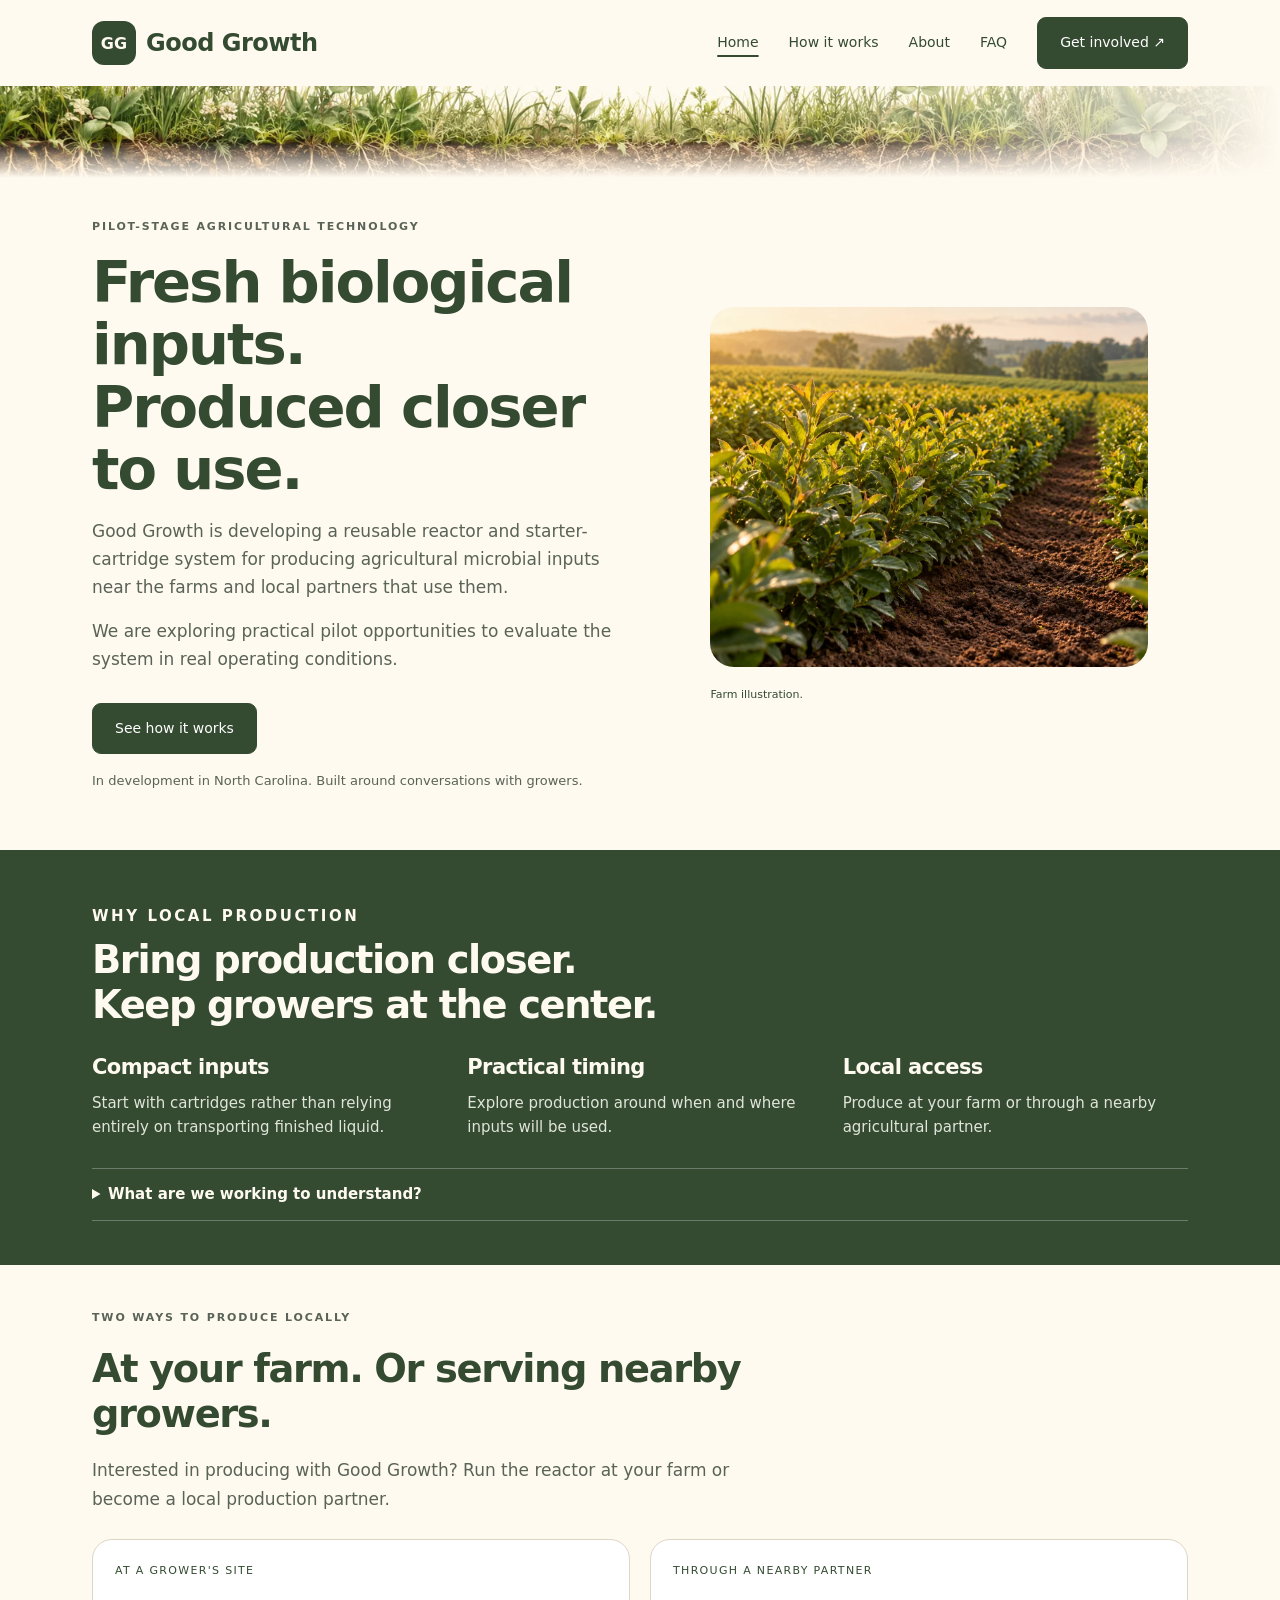
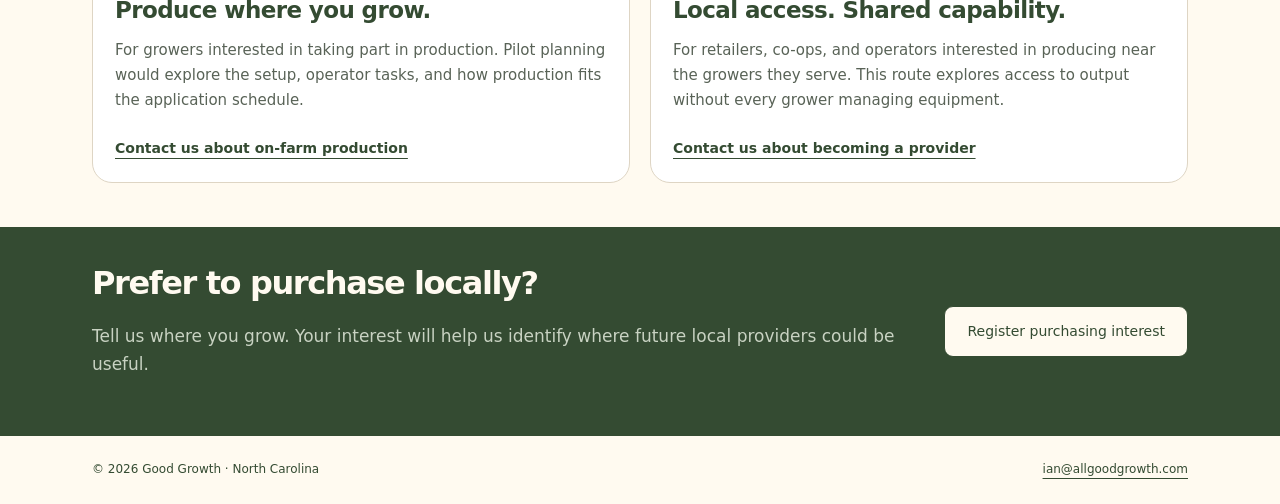
==== commit 0bb3c653: "Refine farm illustration soil and simplify image wording" ====
--- a/index.html
+++ b/index.html
@@ -1,4 +1,4 @@
-<!doctype html><html lang="en"><head><meta charset="utf-8"><meta name="viewport" content="width=device-width,initial-scale=1"><title>Home — Good Growth</title><link rel="stylesheet" href="styles.css?v=20261027"><link rel="stylesheet" href="multipage.css?v=20261027"><link rel="stylesheet" href="reading.css?v=20261027"><meta name="description" content="Good Growth is developing reusable reactors and starter cartridges for producing agricultural microbial inputs closer to where they are used."><link rel="canonical" href="https://allgoodgrowth.com/"><link rel="icon" href="favicon.svg" type="image/svg+xml"><meta property="og:type" content="website"><meta property="og:title" content="Home — Good Growth"><meta property="og:description" content="Good Growth is developing reusable reactors and starter cartridges for producing agricultural microbial inputs closer to where they are used."><meta property="og:url" content="https://allgoodgrowth.com/"><meta property="og:image" content="https://allgoodgrowth.com/social-preview.png"><meta name="twitter:card" content="summary_large_image"></head><body><a class="skip-link" href="#main">Skip to content</a><header><div class="wrap nav"><a class="brand" aria-current="page" href="index.html" aria-label="Good Growth home"><span class="brand-mark">GG</span>Good Growth</a><nav aria-label="Main navigation"><a aria-current="page" href="index.html">Home</a><a href="how-it-works.html">How it works</a><a href="about.html">About</a><a href="faq.html">FAQ</a><a class="button" href="get-involved.html">Get involved ↗</a></nav></div><div class="soil" aria-hidden="true"></div></header><main id="main"><section class="wrap hero"><div><p class="eyebrow">Pilot-stage agricultural technology</p><h1>Fresh biological inputs.<br>Produced closer to use.</h1><p>Good Growth is developing a reusable reactor and starter-cartridge system for producing agricultural microbial inputs near the farms and local partners that use them.</p><p>We are exploring practical pilot opportunities to evaluate the system in real operating conditions.</p><div class="actions"><a class="button" href="how-it-works.html">See how it works</a></div><p class="small">In development in North Carolina. Built around conversations with growers.</p></div><figure><img class="photo" src="assets/crops.webp" alt="Illustrated close view of young crops growing in rows"><figcaption class="caption">Illustration of young crops; not a trial result.</figcaption></figure></section><section class="section section-deep compact-band" id="problem"><div class="container"><p class="eyebrow">Why local production</p><h2>Bring production closer.<br>Keep growers at the center.</h2><div class="benefit-grid"><article><h3>Compact inputs</h3><p>Start with cartridges rather than relying entirely on transporting finished liquid.</p></article><article><h3>Practical timing</h3><p>Explore production around when and where inputs will be used.</p></article><article><h3>Local access</h3><p>Produce at your farm or through a nearby agricultural partner.</p></article></div><details class="read-more"><summary>What are we working to understand?</summary><div class="detail-body"><p>Storage, handling, and application all matter. We are evaluating how local production compares on biological performance, access, timing, operator effort, and total cost—including against dry or stabilized products.</p></div></details></div></section><section class="section production-paths" id="production-paths" aria-labelledby="paths-title"><div class="container">
+<!doctype html><html lang="en"><head><meta charset="utf-8"><meta name="viewport" content="width=device-width,initial-scale=1"><title>Home — Good Growth</title><link rel="stylesheet" href="styles.css?v=20261027"><link rel="stylesheet" href="multipage.css?v=20261027"><link rel="stylesheet" href="reading.css?v=20261027"><meta name="description" content="Good Growth is developing reusable reactors and starter cartridges for producing agricultural microbial inputs closer to where they are used."><link rel="canonical" href="https://allgoodgrowth.com/"><link rel="icon" href="favicon.svg" type="image/svg+xml"><meta property="og:type" content="website"><meta property="og:title" content="Home — Good Growth"><meta property="og:description" content="Good Growth is developing reusable reactors and starter cartridges for producing agricultural microbial inputs closer to where they are used."><meta property="og:url" content="https://allgoodgrowth.com/"><meta property="og:image" content="https://allgoodgrowth.com/social-preview.png"><meta name="twitter:card" content="summary_large_image"></head><body><a class="skip-link" href="#main">Skip to content</a><header><div class="wrap nav"><a class="brand" aria-current="page" href="index.html" aria-label="Good Growth home"><span class="brand-mark">GG</span>Good Growth</a><nav aria-label="Main navigation"><a aria-current="page" href="index.html">Home</a><a href="how-it-works.html">How it works</a><a href="about.html">About</a><a href="faq.html">FAQ</a><a class="button" href="get-involved.html">Get involved ↗</a></nav></div><div class="soil" aria-hidden="true"></div></header><main id="main"><section class="wrap hero"><div><p class="eyebrow">Pilot-stage agricultural technology</p><h1>Fresh biological inputs.<br>Produced closer to use.</h1><p>Good Growth is developing a reusable reactor and starter-cartridge system for producing agricultural microbial inputs near the farms and local partners that use them.</p><p>We are exploring practical pilot opportunities to evaluate the system in real operating conditions.</p><div class="actions"><a class="button" href="how-it-works.html">See how it works</a></div><p class="small">In development in North Carolina. Built around conversations with growers.</p></div><figure><img class="photo" src="assets/crops-fine-soil.webp" alt="Illustrated close view of young crops growing in rows"><figcaption class="caption">Farm illustration.</figcaption></figure></section><section class="section section-deep compact-band" id="problem"><div class="container"><p class="eyebrow">Why local production</p><h2>Bring production closer.<br>Keep growers at the center.</h2><div class="benefit-grid"><article><h3>Compact inputs</h3><p>Start with cartridges rather than relying entirely on transporting finished liquid.</p></article><article><h3>Practical timing</h3><p>Explore production around when and where inputs will be used.</p></article><article><h3>Local access</h3><p>Produce at your farm or through a nearby agricultural partner.</p></article></div><details class="read-more"><summary>What are we working to understand?</summary><div class="detail-body"><p>Storage, handling, and application all matter. We are evaluating how local production compares on biological performance, access, timing, operator effort, and total cost—including against dry or stabilized products.</p></div></details></div></section><section class="section production-paths" id="production-paths" aria-labelledby="paths-title"><div class="container">
         <div class="section-heading"><p class="eyebrow">Two ways to produce locally</p><h2 id="paths-title">At your farm. Or serving nearby growers.</h2><p>Interested in producing with Good Growth? Run the reactor at your farm or become a local production partner.</p></div>
         <div class="paths-grid">
           <article class="path-card"><span class="path-label">At a grower's site</span><h3>Produce where you grow.</h3><p>For growers interested in taking part in production. Pilot planning would explore the setup, operator tasks, and how production fits the application schedule.</p><a class="text-link" href="get-involved.html?interest=produce#contact">Contact us about on-farm production</a></article>
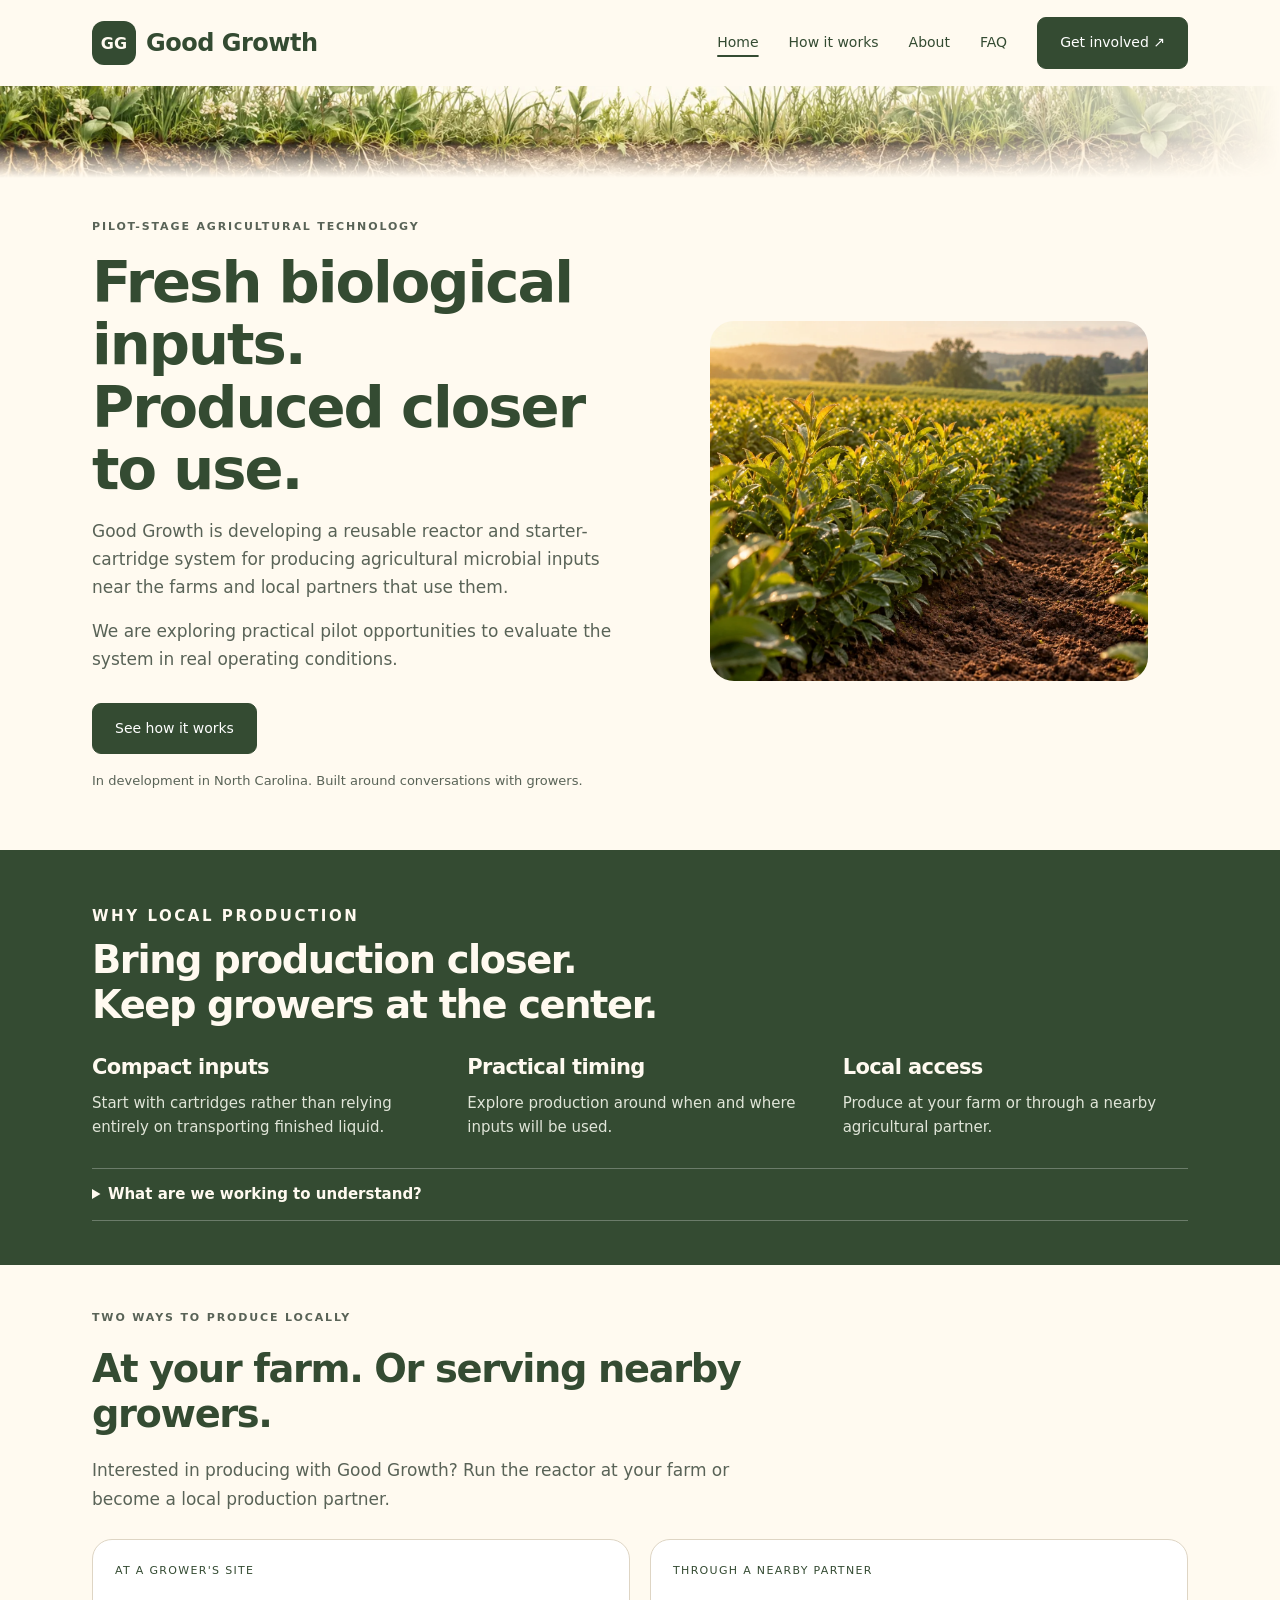
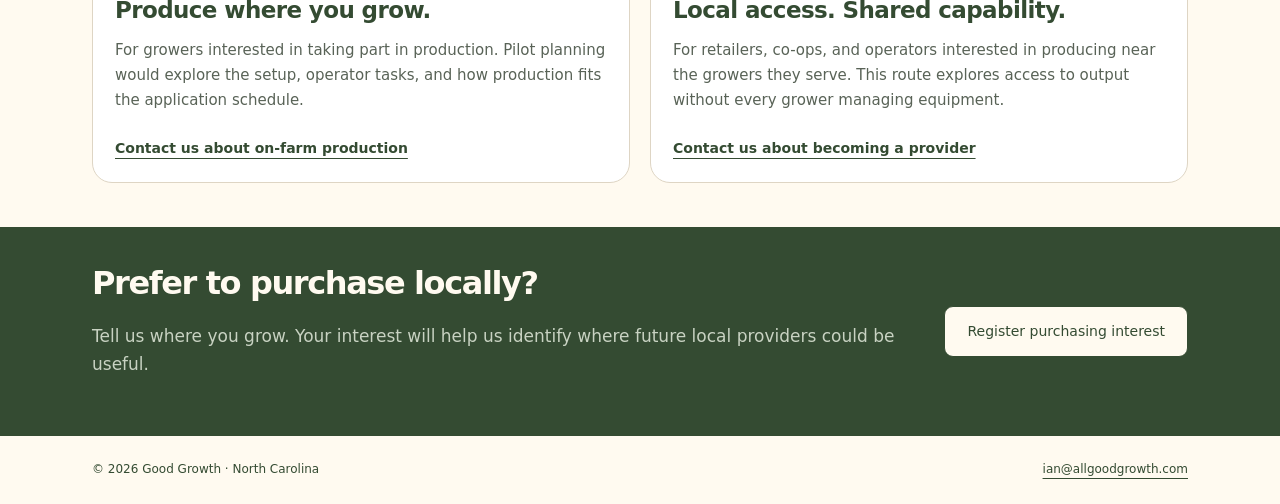
==== commit d40d79a2: "Remove decorative farm image caption" ====
--- a/index.html
+++ b/index.html
@@ -1,4 +1,4 @@
-<!doctype html><html lang="en"><head><meta charset="utf-8"><meta name="viewport" content="width=device-width,initial-scale=1"><title>Home — Good Growth</title><link rel="stylesheet" href="styles.css?v=20261027"><link rel="stylesheet" href="multipage.css?v=20261027"><link rel="stylesheet" href="reading.css?v=20261027"><meta name="description" content="Good Growth is developing reusable reactors and starter cartridges for producing agricultural microbial inputs closer to where they are used."><link rel="canonical" href="https://allgoodgrowth.com/"><link rel="icon" href="favicon.svg" type="image/svg+xml"><meta property="og:type" content="website"><meta property="og:title" content="Home — Good Growth"><meta property="og:description" content="Good Growth is developing reusable reactors and starter cartridges for producing agricultural microbial inputs closer to where they are used."><meta property="og:url" content="https://allgoodgrowth.com/"><meta property="og:image" content="https://allgoodgrowth.com/social-preview.png"><meta name="twitter:card" content="summary_large_image"></head><body><a class="skip-link" href="#main">Skip to content</a><header><div class="wrap nav"><a class="brand" aria-current="page" href="index.html" aria-label="Good Growth home"><span class="brand-mark">GG</span>Good Growth</a><nav aria-label="Main navigation"><a aria-current="page" href="index.html">Home</a><a href="how-it-works.html">How it works</a><a href="about.html">About</a><a href="faq.html">FAQ</a><a class="button" href="get-involved.html">Get involved ↗</a></nav></div><div class="soil" aria-hidden="true"></div></header><main id="main"><section class="wrap hero"><div><p class="eyebrow">Pilot-stage agricultural technology</p><h1>Fresh biological inputs.<br>Produced closer to use.</h1><p>Good Growth is developing a reusable reactor and starter-cartridge system for producing agricultural microbial inputs near the farms and local partners that use them.</p><p>We are exploring practical pilot opportunities to evaluate the system in real operating conditions.</p><div class="actions"><a class="button" href="how-it-works.html">See how it works</a></div><p class="small">In development in North Carolina. Built around conversations with growers.</p></div><figure><img class="photo" src="assets/crops-fine-soil.webp" alt="Illustrated close view of young crops growing in rows"><figcaption class="caption">Farm illustration.</figcaption></figure></section><section class="section section-deep compact-band" id="problem"><div class="container"><p class="eyebrow">Why local production</p><h2>Bring production closer.<br>Keep growers at the center.</h2><div class="benefit-grid"><article><h3>Compact inputs</h3><p>Start with cartridges rather than relying entirely on transporting finished liquid.</p></article><article><h3>Practical timing</h3><p>Explore production around when and where inputs will be used.</p></article><article><h3>Local access</h3><p>Produce at your farm or through a nearby agricultural partner.</p></article></div><details class="read-more"><summary>What are we working to understand?</summary><div class="detail-body"><p>Storage, handling, and application all matter. We are evaluating how local production compares on biological performance, access, timing, operator effort, and total cost—including against dry or stabilized products.</p></div></details></div></section><section class="section production-paths" id="production-paths" aria-labelledby="paths-title"><div class="container">
+<!doctype html><html lang="en"><head><meta charset="utf-8"><meta name="viewport" content="width=device-width,initial-scale=1"><title>Home — Good Growth</title><link rel="stylesheet" href="styles.css?v=20261027"><link rel="stylesheet" href="multipage.css?v=20261027"><link rel="stylesheet" href="reading.css?v=20261027"><meta name="description" content="Good Growth is developing reusable reactors and starter cartridges for producing agricultural microbial inputs closer to where they are used."><link rel="canonical" href="https://allgoodgrowth.com/"><link rel="icon" href="favicon.svg" type="image/svg+xml"><meta property="og:type" content="website"><meta property="og:title" content="Home — Good Growth"><meta property="og:description" content="Good Growth is developing reusable reactors and starter cartridges for producing agricultural microbial inputs closer to where they are used."><meta property="og:url" content="https://allgoodgrowth.com/"><meta property="og:image" content="https://allgoodgrowth.com/social-preview.png"><meta name="twitter:card" content="summary_large_image"></head><body><a class="skip-link" href="#main">Skip to content</a><header><div class="wrap nav"><a class="brand" aria-current="page" href="index.html" aria-label="Good Growth home"><span class="brand-mark">GG</span>Good Growth</a><nav aria-label="Main navigation"><a aria-current="page" href="index.html">Home</a><a href="how-it-works.html">How it works</a><a href="about.html">About</a><a href="faq.html">FAQ</a><a class="button" href="get-involved.html">Get involved ↗</a></nav></div><div class="soil" aria-hidden="true"></div></header><main id="main"><section class="wrap hero"><div><p class="eyebrow">Pilot-stage agricultural technology</p><h1>Fresh biological inputs.<br>Produced closer to use.</h1><p>Good Growth is developing a reusable reactor and starter-cartridge system for producing agricultural microbial inputs near the farms and local partners that use them.</p><p>We are exploring practical pilot opportunities to evaluate the system in real operating conditions.</p><div class="actions"><a class="button" href="how-it-works.html">See how it works</a></div><p class="small">In development in North Carolina. Built around conversations with growers.</p></div><figure><img class="photo" src="assets/crops-fine-soil.webp" alt="Illustrated close view of young crops growing in rows"></figure></section><section class="section section-deep compact-band" id="problem"><div class="container"><p class="eyebrow">Why local production</p><h2>Bring production closer.<br>Keep growers at the center.</h2><div class="benefit-grid"><article><h3>Compact inputs</h3><p>Start with cartridges rather than relying entirely on transporting finished liquid.</p></article><article><h3>Practical timing</h3><p>Explore production around when and where inputs will be used.</p></article><article><h3>Local access</h3><p>Produce at your farm or through a nearby agricultural partner.</p></article></div><details class="read-more"><summary>What are we working to understand?</summary><div class="detail-body"><p>Storage, handling, and application all matter. We are evaluating how local production compares on biological performance, access, timing, operator effort, and total cost—including against dry or stabilized products.</p></div></details></div></section><section class="section production-paths" id="production-paths" aria-labelledby="paths-title"><div class="container">
         <div class="section-heading"><p class="eyebrow">Two ways to produce locally</p><h2 id="paths-title">At your farm. Or serving nearby growers.</h2><p>Interested in producing with Good Growth? Run the reactor at your farm or become a local production partner.</p></div>
         <div class="paths-grid">
           <article class="path-card"><span class="path-label">At a grower's site</span><h3>Produce where you grow.</h3><p>For growers interested in taking part in production. Pilot planning would explore the setup, operator tasks, and how production fits the application schedule.</p><a class="text-link" href="get-involved.html?interest=produce#contact">Contact us about on-farm production</a></article>
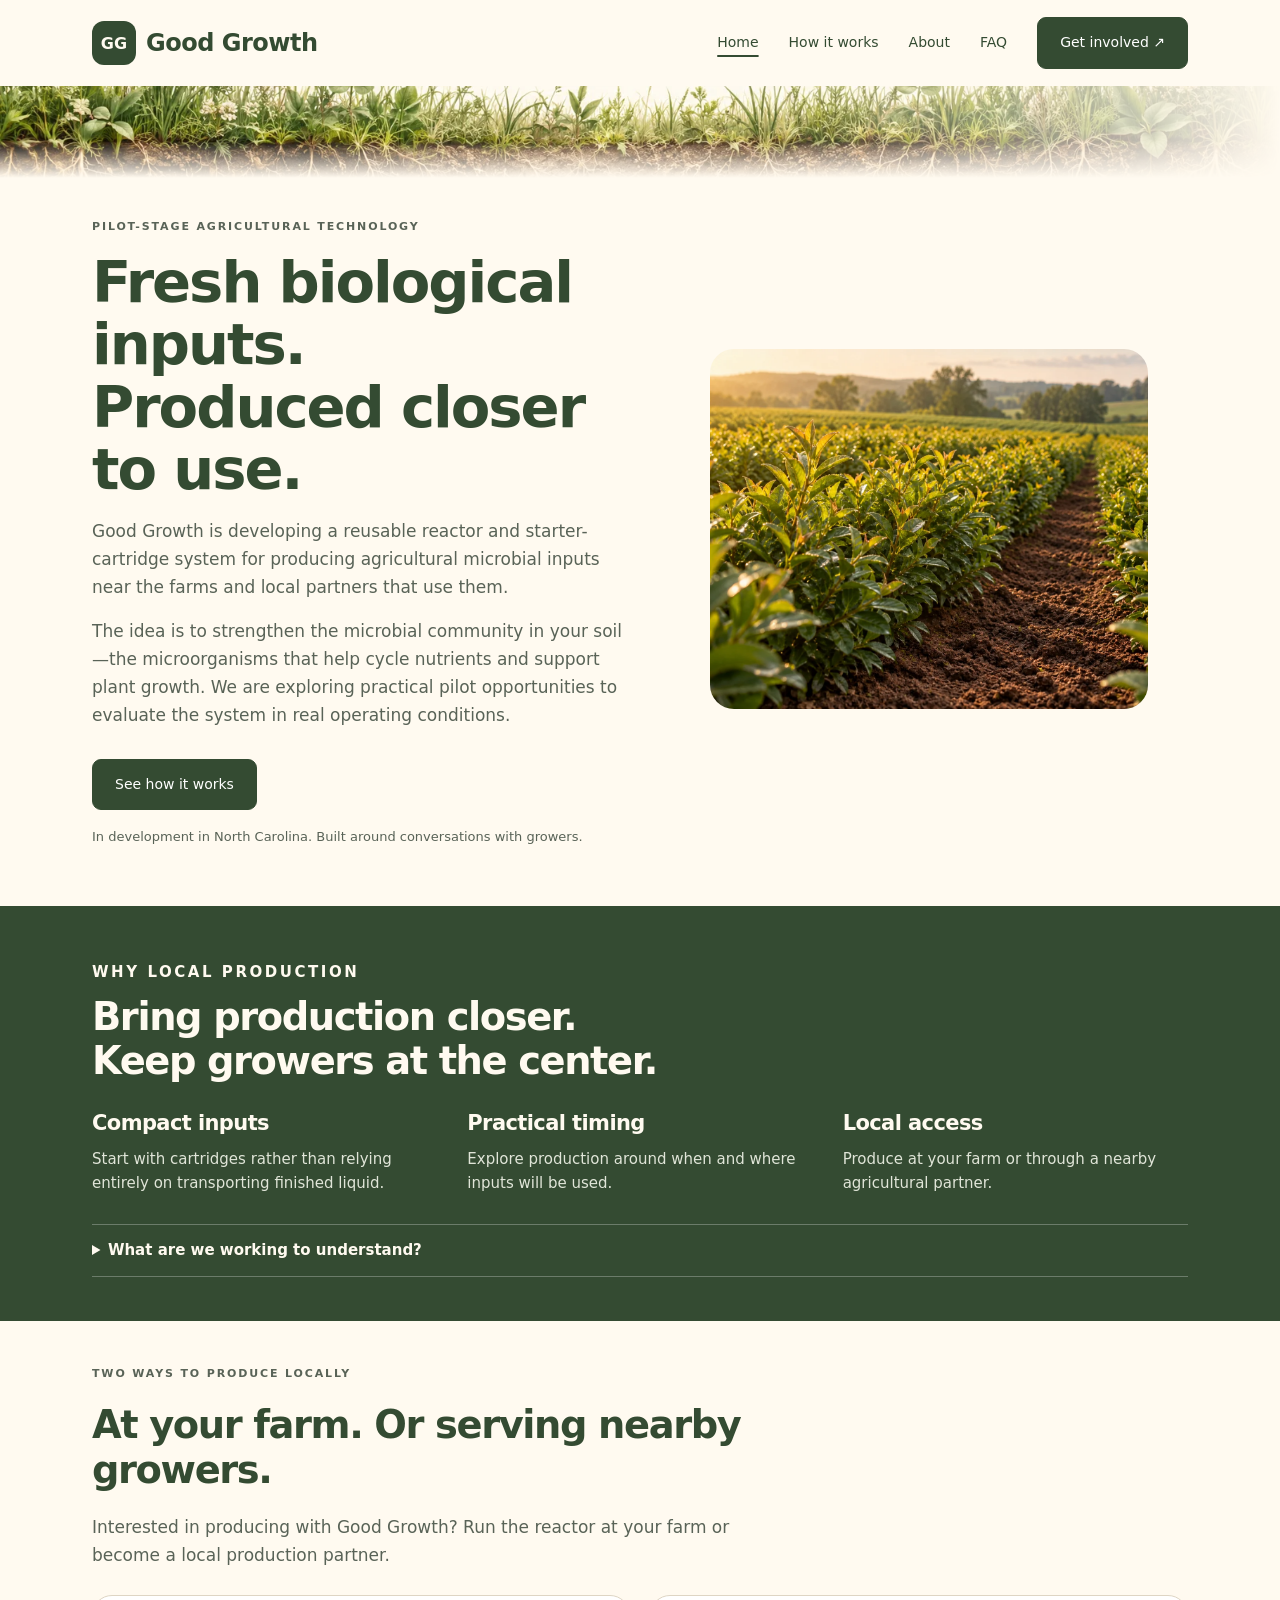
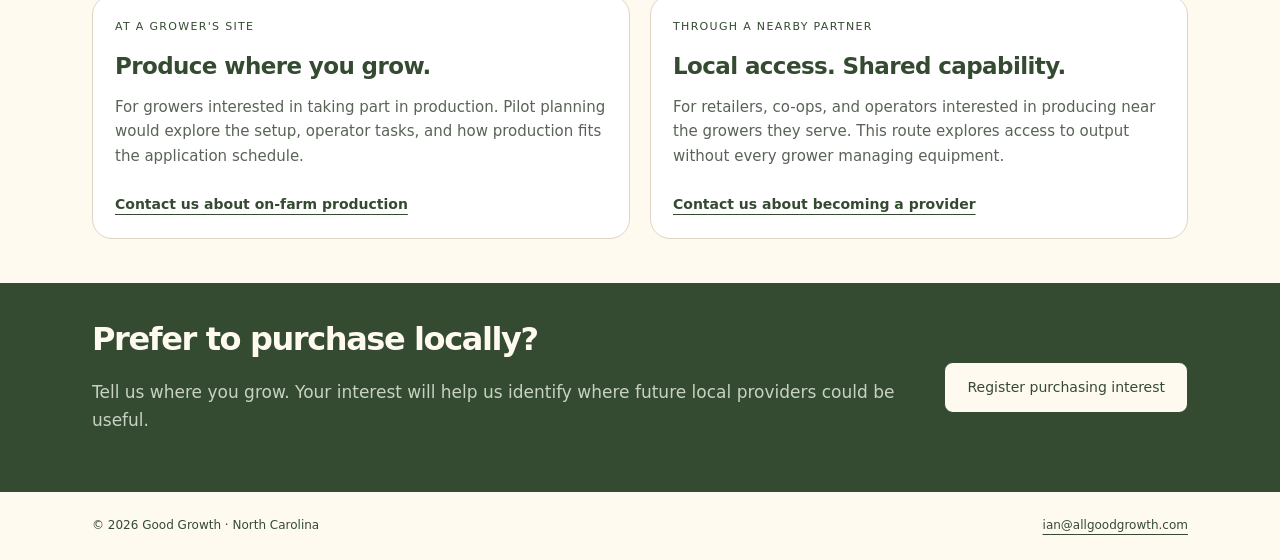
==== commit 5baa2282: "Explain soil biology goal and add approved system illustration" ====
--- a/index.html
+++ b/index.html
@@ -1,4 +1,4 @@
-<!doctype html><html lang="en"><head><meta charset="utf-8"><meta name="viewport" content="width=device-width,initial-scale=1"><title>Home — Good Growth</title><link rel="stylesheet" href="styles.css?v=20261027"><link rel="stylesheet" href="multipage.css?v=20261027"><link rel="stylesheet" href="reading.css?v=20261027"><meta name="description" content="Good Growth is developing reusable reactors and starter cartridges for producing agricultural microbial inputs closer to where they are used."><link rel="canonical" href="https://allgoodgrowth.com/"><link rel="icon" href="favicon.svg" type="image/svg+xml"><meta property="og:type" content="website"><meta property="og:title" content="Home — Good Growth"><meta property="og:description" content="Good Growth is developing reusable reactors and starter cartridges for producing agricultural microbial inputs closer to where they are used."><meta property="og:url" content="https://allgoodgrowth.com/"><meta property="og:image" content="https://allgoodgrowth.com/social-preview.png"><meta name="twitter:card" content="summary_large_image"></head><body><a class="skip-link" href="#main">Skip to content</a><header><div class="wrap nav"><a class="brand" aria-current="page" href="index.html" aria-label="Good Growth home"><span class="brand-mark">GG</span>Good Growth</a><nav aria-label="Main navigation"><a aria-current="page" href="index.html">Home</a><a href="how-it-works.html">How it works</a><a href="about.html">About</a><a href="faq.html">FAQ</a><a class="button" href="get-involved.html">Get involved ↗</a></nav></div><div class="soil" aria-hidden="true"></div></header><main id="main"><section class="wrap hero"><div><p class="eyebrow">Pilot-stage agricultural technology</p><h1>Fresh biological inputs.<br>Produced closer to use.</h1><p>Good Growth is developing a reusable reactor and starter-cartridge system for producing agricultural microbial inputs near the farms and local partners that use them.</p><p>We are exploring practical pilot opportunities to evaluate the system in real operating conditions.</p><div class="actions"><a class="button" href="how-it-works.html">See how it works</a></div><p class="small">In development in North Carolina. Built around conversations with growers.</p></div><figure><img class="photo" src="assets/crops-fine-soil.webp" alt="Illustrated close view of young crops growing in rows"></figure></section><section class="section section-deep compact-band" id="problem"><div class="container"><p class="eyebrow">Why local production</p><h2>Bring production closer.<br>Keep growers at the center.</h2><div class="benefit-grid"><article><h3>Compact inputs</h3><p>Start with cartridges rather than relying entirely on transporting finished liquid.</p></article><article><h3>Practical timing</h3><p>Explore production around when and where inputs will be used.</p></article><article><h3>Local access</h3><p>Produce at your farm or through a nearby agricultural partner.</p></article></div><details class="read-more"><summary>What are we working to understand?</summary><div class="detail-body"><p>Storage, handling, and application all matter. We are evaluating how local production compares on biological performance, access, timing, operator effort, and total cost—including against dry or stabilized products.</p></div></details></div></section><section class="section production-paths" id="production-paths" aria-labelledby="paths-title"><div class="container">
+<!doctype html><html lang="en"><head><meta charset="utf-8"><meta name="viewport" content="width=device-width,initial-scale=1"><title>Home — Good Growth</title><link rel="stylesheet" href="styles.css?v=20261027"><link rel="stylesheet" href="multipage.css?v=20261027"><link rel="stylesheet" href="reading.css?v=20261027"><meta name="description" content="Good Growth is developing reusable reactors and starter cartridges for producing agricultural microbial inputs closer to where they are used."><link rel="canonical" href="https://allgoodgrowth.com/"><link rel="icon" href="favicon.svg" type="image/svg+xml"><meta property="og:type" content="website"><meta property="og:title" content="Home — Good Growth"><meta property="og:description" content="Good Growth is developing reusable reactors and starter cartridges for producing agricultural microbial inputs closer to where they are used."><meta property="og:url" content="https://allgoodgrowth.com/"><meta property="og:image" content="https://allgoodgrowth.com/social-preview.png"><meta name="twitter:card" content="summary_large_image"></head><body><a class="skip-link" href="#main">Skip to content</a><header><div class="wrap nav"><a class="brand" aria-current="page" href="index.html" aria-label="Good Growth home"><span class="brand-mark">GG</span>Good Growth</a><nav aria-label="Main navigation"><a aria-current="page" href="index.html">Home</a><a href="how-it-works.html">How it works</a><a href="about.html">About</a><a href="faq.html">FAQ</a><a class="button" href="get-involved.html">Get involved ↗</a></nav></div><div class="soil" aria-hidden="true"></div></header><main id="main"><section class="wrap hero"><div><p class="eyebrow">Pilot-stage agricultural technology</p><h1>Fresh biological inputs.<br>Produced closer to use.</h1><p>Good Growth is developing a reusable reactor and starter-cartridge system for producing agricultural microbial inputs near the farms and local partners that use them.</p><p>The idea is to strengthen the microbial community in your soil—the microorganisms that help cycle nutrients and support plant growth. We are exploring practical pilot opportunities to evaluate the system in real operating conditions.</p><div class="actions"><a class="button" href="how-it-works.html">See how it works</a></div><p class="small">In development in North Carolina. Built around conversations with growers.</p></div><figure><img class="photo" src="assets/crops-fine-soil.webp" alt="Illustrated close view of young crops growing in rows"></figure></section><section class="section section-deep compact-band" id="problem"><div class="container"><p class="eyebrow">Why local production</p><h2>Bring production closer.<br>Keep growers at the center.</h2><div class="benefit-grid"><article><h3>Compact inputs</h3><p>Start with cartridges rather than relying entirely on transporting finished liquid.</p></article><article><h3>Practical timing</h3><p>Explore production around when and where inputs will be used.</p></article><article><h3>Local access</h3><p>Produce at your farm or through a nearby agricultural partner.</p></article></div><details class="read-more"><summary>What are we working to understand?</summary><div class="detail-body"><p>Storage, handling, and application all matter. We are evaluating how local production compares on biological performance, access, timing, operator effort, and total cost—including against dry or stabilized products.</p></div></details></div></section><section class="section production-paths" id="production-paths" aria-labelledby="paths-title"><div class="container">
         <div class="section-heading"><p class="eyebrow">Two ways to produce locally</p><h2 id="paths-title">At your farm. Or serving nearby growers.</h2><p>Interested in producing with Good Growth? Run the reactor at your farm or become a local production partner.</p></div>
         <div class="paths-grid">
           <article class="path-card"><span class="path-label">At a grower's site</span><h3>Produce where you grow.</h3><p>For growers interested in taking part in production. Pilot planning would explore the setup, operator tasks, and how production fits the application schedule.</p><a class="text-link" href="get-involved.html?interest=produce#contact">Contact us about on-farm production</a></article>
--- a/reading.css
+++ b/reading.css
@@ -4,3 +4,5 @@
 .section.wrap{padding-left:32px;padding-right:32px}@media(max-width:760px){.section.wrap{padding-left:22px;padding-right:22px}}@media(max-width:460px){.journey-grid{grid-template-columns:1fr;gap:24px}.journey-grid li:nth-child(n){grid-column:auto;grid-row:auto}.journey-grid li:not(:last-child)::after{content:'↓';left:48%;right:auto;top:auto;bottom:-25px;color:var(--green);font:22px Arial,sans-serif}.journey-grid li:last-child::after{content:none}}
 
 .production-paths .paths-grid{grid-template-columns:repeat(2,minmax(0,1fr));gap:20px}.production-paths .path-card{background:#fff;padding:22px;display:flex;flex-direction:column}.production-paths .path-card p{font-size:15px;margin:14px 0}.production-paths .path-card .text-link{margin-top:auto;padding-top:10px;font-size:14px}.production-paths .path-card h3{font-size:23px}@media(max-width:580px){.production-paths .paths-grid{grid-template-columns:1fr}}
+
+.system-illustration{margin:0;max-width:100%}.system-illustration a{display:block}.system-illustration img{display:block;width:100%;height:auto;border-radius:18px}
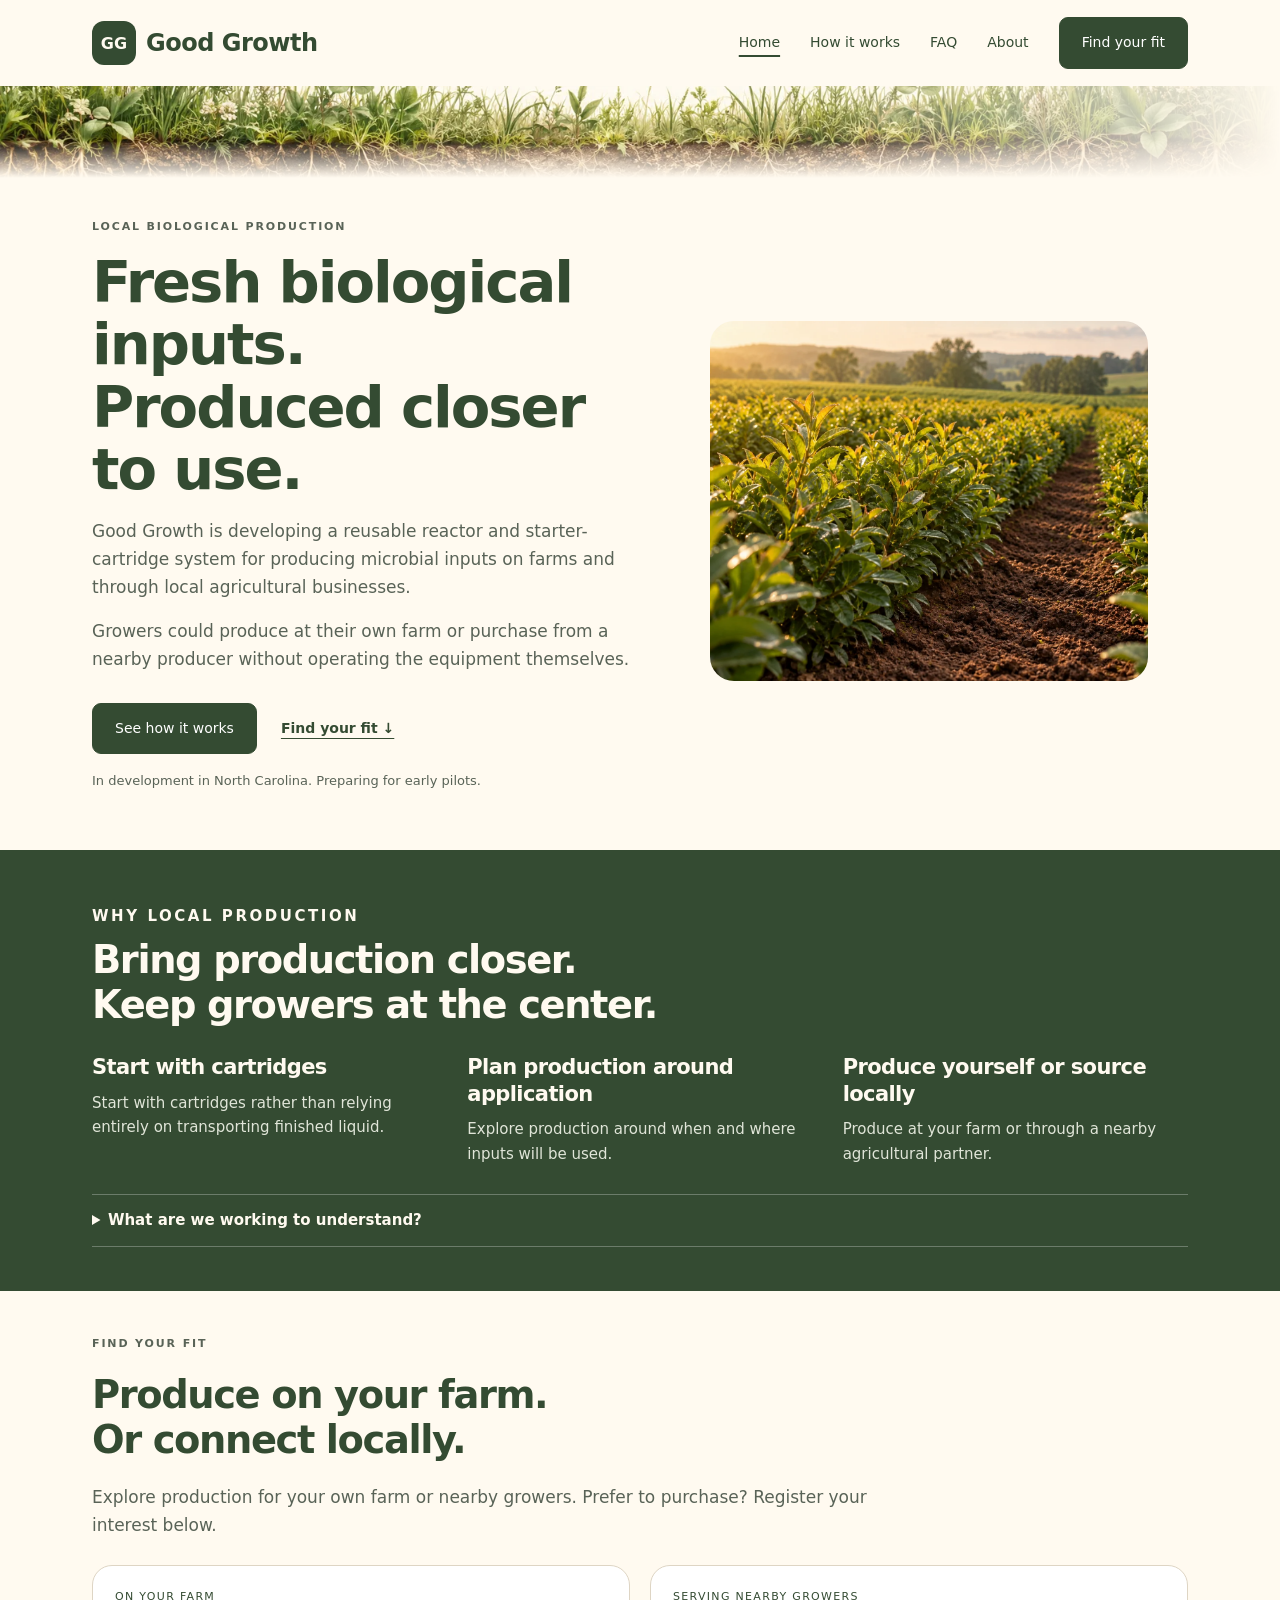
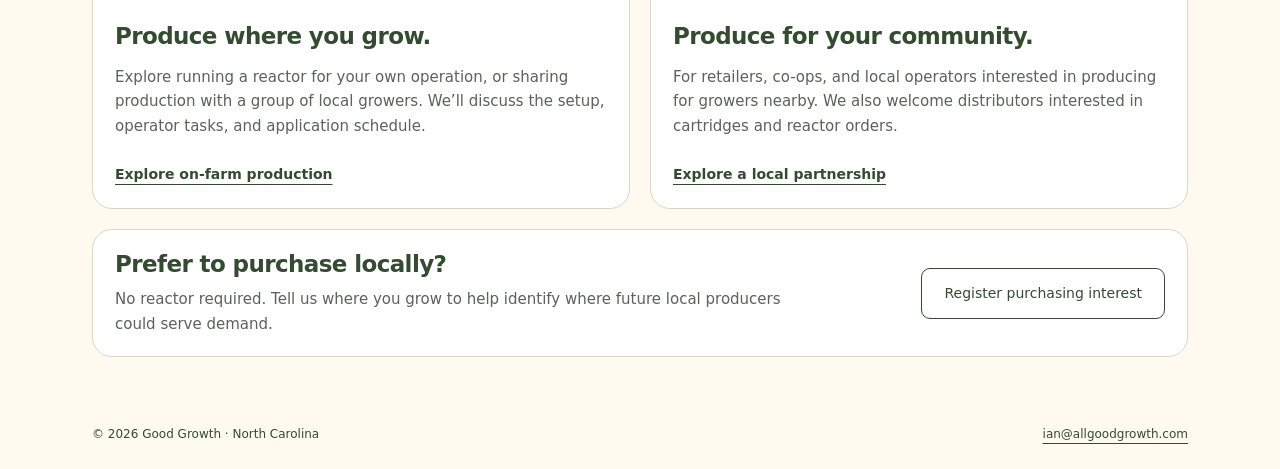
==== commit 68923fc4: "Clarify grower pathways, system operation, and early trial participation" ====
--- a/index.html
+++ b/index.html
@@ -1,7 +1,65 @@
-<!doctype html><html lang="en"><head><meta charset="utf-8"><meta name="viewport" content="width=device-width,initial-scale=1"><title>Home — Good Growth</title><link rel="stylesheet" href="styles.css?v=20261027"><link rel="stylesheet" href="multipage.css?v=20261027"><link rel="stylesheet" href="reading.css?v=20261027"><meta name="description" content="Good Growth is developing reusable reactors and starter cartridges for producing agricultural microbial inputs closer to where they are used."><link rel="canonical" href="https://allgoodgrowth.com/"><link rel="icon" href="favicon.svg" type="image/svg+xml"><meta property="og:type" content="website"><meta property="og:title" content="Home — Good Growth"><meta property="og:description" content="Good Growth is developing reusable reactors and starter cartridges for producing agricultural microbial inputs closer to where they are used."><meta property="og:url" content="https://allgoodgrowth.com/"><meta property="og:image" content="https://allgoodgrowth.com/social-preview.png"><meta name="twitter:card" content="summary_large_image"></head><body><a class="skip-link" href="#main">Skip to content</a><header><div class="wrap nav"><a class="brand" aria-current="page" href="index.html" aria-label="Good Growth home"><span class="brand-mark">GG</span>Good Growth</a><nav aria-label="Main navigation"><a aria-current="page" href="index.html">Home</a><a href="how-it-works.html">How it works</a><a href="about.html">About</a><a href="faq.html">FAQ</a><a class="button" href="get-involved.html">Get involved ↗</a></nav></div><div class="soil" aria-hidden="true"></div></header><main id="main"><section class="wrap hero"><div><p class="eyebrow">Pilot-stage agricultural technology</p><h1>Fresh biological inputs.<br>Produced closer to use.</h1><p>Good Growth is developing a reusable reactor and starter-cartridge system for producing agricultural microbial inputs near the farms and local partners that use them.</p><p>The idea is to strengthen the microbial community in your soil—the microorganisms that help cycle nutrients and support plant growth. We are exploring practical pilot opportunities to evaluate the system in real operating conditions.</p><div class="actions"><a class="button" href="how-it-works.html">See how it works</a></div><p class="small">In development in North Carolina. Built around conversations with growers.</p></div><figure><img class="photo" src="assets/crops-fine-soil.webp" alt="Illustrated close view of young crops growing in rows"></figure></section><section class="section section-deep compact-band" id="problem"><div class="container"><p class="eyebrow">Why local production</p><h2>Bring production closer.<br>Keep growers at the center.</h2><div class="benefit-grid"><article><h3>Compact inputs</h3><p>Start with cartridges rather than relying entirely on transporting finished liquid.</p></article><article><h3>Practical timing</h3><p>Explore production around when and where inputs will be used.</p></article><article><h3>Local access</h3><p>Produce at your farm or through a nearby agricultural partner.</p></article></div><details class="read-more"><summary>What are we working to understand?</summary><div class="detail-body"><p>Storage, handling, and application all matter. We are evaluating how local production compares on biological performance, access, timing, operator effort, and total cost—including against dry or stabilized products.</p></div></details></div></section><section class="section production-paths" id="production-paths" aria-labelledby="paths-title"><div class="container">
-        <div class="section-heading"><p class="eyebrow">Two ways to produce locally</p><h2 id="paths-title">At your farm. Or serving nearby growers.</h2><p>Interested in producing with Good Growth? Run the reactor at your farm or become a local production partner.</p></div>
-        <div class="paths-grid">
-          <article class="path-card"><span class="path-label">At a grower's site</span><h3>Produce where you grow.</h3><p>For growers interested in taking part in production. Pilot planning would explore the setup, operator tasks, and how production fits the application schedule.</p><a class="text-link" href="get-involved.html?interest=produce#contact">Contact us about on-farm production</a></article>
-          <article class="path-card"><span class="path-label">Through a nearby partner</span><h3>Local access. Shared capability.</h3><p>For retailers, co-ops, and operators interested in producing near the growers they serve. This route explores access to output without every grower managing equipment.</p><a class="text-link" href="get-involved.html?interest=provider#contact">Contact us about becoming a provider</a></article>
-        </div>
-      </div></section><section class="invite"><div class="wrap"><div><h2>Prefer to purchase locally?</h2><p>Tell us where you grow. Your interest will help us identify where future local providers could be useful.</p></div><a class="button" href="get-involved.html?interest=purchase#contact">Register purchasing interest</a></div></section></main><footer><div class="wrap"><span>© 2026 Good Growth · North Carolina</span><a href="mailto:ian@allgoodgrowth.com">ian@allgoodgrowth.com</a></div></footer><script src="legacy-links.js"></script></body></html>+<!DOCTYPE html>
+<html lang="en">
+<head>
+<meta charset="utf-8">
+<meta name="viewport" content="width=device-width,initial-scale=1">
+<title>Home — Good Growth</title>
+<link rel="stylesheet" href="styles.css?v=20261028">
+<link rel="stylesheet" href="multipage.css?v=20261028">
+<link rel="stylesheet" href="reading.css?v=20261028">
+<meta name="description" content="Good Growth is developing reusable reactors and starter cartridges for producing agricultural microbial inputs closer to where they are used.">
+<link rel="canonical" href="https://allgoodgrowth.com/">
+<link rel="icon" href="favicon.svg" type="image/svg+xml">
+<meta property="og:type" content="website">
+<meta property="og:title" content="Home — Good Growth">
+<meta property="og:description" content="Good Growth is developing reusable reactors and starter cartridges for producing agricultural microbial inputs closer to where they are used.">
+<meta property="og:url" content="https://allgoodgrowth.com/">
+<meta property="og:image" content="https://allgoodgrowth.com/social-preview.png">
+<meta name="twitter:card" content="summary_large_image">
+<link rel="stylesheet" href="refinements.css?v=20261028"></head>
+<body>
+<a class="skip-link" href="#main">Skip to content</a><header><div class="wrap nav">
+<a class="brand" aria-current="page" href="index.html" aria-label="Good Growth home"><span class="brand-mark">GG</span>Good Growth</a><nav aria-label="Main navigation"><a aria-current="page" href="index.html">Home</a><a href="how-it-works.html">How it works</a><a href="faq.html">FAQ</a><a href="about.html">About</a><a class="button" href="get-involved.html">Find your fit</a></nav>
+</div>
+<div class="soil" aria-hidden="true"></div></header><main id="main"><section class="wrap hero"><div>
+<p class="eyebrow">Local biological production</p>
+<h1>Fresh biological inputs.<br>Produced closer to use.</h1>
+<p>Good Growth is developing a reusable reactor and starter-cartridge system for producing microbial inputs on farms and through local agricultural businesses.</p>
+<p>Growers could produce at their own farm or purchase from a nearby producer without operating the equipment themselves.</p>
+<div class="actions hero-actions">
+<a class="button" href="how-it-works.html">See how it works</a><a class="participation-link" href="#production-paths">Find your fit ↓</a>
+</div>
+<p class="small">In development in North Carolina. Preparing for early pilots.</p>
+</div>
+<figure><img class="photo" src="assets/crops-fine-soil.webp" alt="Illustrated close view of young crops growing in rows"></figure></section><section class="section section-deep compact-band" id="problem"><div class="container">
+<p class="eyebrow">Why local production</p>
+<h2>Bring production closer.<br>Keep growers at the center.</h2>
+<div class="benefit-grid">
+<article><h3>Start with cartridges</h3>
+<p>Start with cartridges rather than relying entirely on transporting finished liquid.</p></article><article><h3>Plan production around application</h3>
+<p>Explore production around when and where inputs will be used.</p></article><article><h3>Produce yourself or source locally</h3>
+<p>Produce at your farm or through a nearby agricultural partner.</p></article>
+</div>
+<details class="read-more"><summary>What are we working to understand?</summary><div class="detail-body"><p>Storage, handling, and application all matter. We are evaluating how local production compares on biological performance, access, timing, operator effort, and total cost—including against dry or stabilized products.</p></div></details>
+</div></section><section class="section production-paths" id="production-paths" aria-labelledby="paths-title"><div class="container">
+<div class="section-heading">
+<p class="eyebrow">Find your fit</p>
+<h2 id="paths-title">Produce on your farm.<br>Or connect locally.</h2>
+<p>Explore production for your own farm or nearby growers. Prefer to purchase? Register your interest below.</p>
+</div>
+<div class="paths-grid">
+<article class="path-card"><span class="path-label">On your farm</span><h3>Produce where you grow.</h3>
+<p>Explore running a reactor for your own operation, or sharing production with a group of local growers. We’ll discuss the setup, operator tasks, and application schedule.</p>
+<a class="text-link" href="get-involved.html?interest=produce#contact">Explore on-farm production</a></article><article class="path-card"><span class="path-label">Serving nearby growers</span><h3>Produce for your community.</h3>
+<p>For retailers, co-ops, and local operators interested in producing for growers nearby. We also welcome distributors interested in cartridges and reactor orders.</p>
+<a class="text-link" href="get-involved.html?interest=provider#contact">Explore a local partnership</a></article><article class="path-card purchase-card"><div>
+<h3>Prefer to purchase locally?</h3>
+<p>No reactor required. Tell us where you grow to help identify where future local producers could serve demand.</p>
+</div>
+<a class="button outline" href="get-involved.html?interest=purchase#contact">Register purchasing interest</a></article>
+</div>
+</div></section></main><footer><div class="wrap">
+<span>© 2026 Good Growth · North Carolina</span><a href="mailto:ian@allgoodgrowth.com">ian@allgoodgrowth.com</a>
+</div></footer><script src="legacy-links.js"></script>
+</body>
+</html>
--- a/refinements.css
+++ b/refinements.css
@@ -0,0 +1,40 @@
+/* October 2026 clarity and participation refinements. */
+.hero-actions{align-items:center;gap:16px 24px}
+.participation-link{font-size:14px;font-weight:650;white-space:nowrap}
+.production-paths .section-heading{max-width:790px}
+.production-paths .purchase-card{grid-column:1/-1;display:flex;flex-direction:row;align-items:center;justify-content:space-between;gap:24px;padding:20px 22px}
+.production-paths .purchase-card p{margin:8px 0 0;max-width:680px}
+.purchase-card .button{flex-shrink:0}
+.process-layout{grid-template-columns:minmax(0,1.05fr) minmax(0,1fr);gap:44px;align-items:start}
+.process-copy h2{font-size:clamp(28px,2.7vw,38px)}
+.process-copy>p:not(.eyebrow),.process-step p{font-size:16px;line-height:1.7}
+.process-board{padding-top:4px}
+.process-step h3{font-size:21px}
+.process-step p{margin-bottom:0}
+.process-illustration{margin:24px 0 0;background:var(--paper);padding:10px 12px 12px;border-radius:16px;color:var(--green)}
+.process-illustration img{display:block;width:100%;height:auto;border-radius:10px}
+.process-illustration figcaption{display:grid;grid-template-columns:.85fr 1.3fr 1fr;gap:8px;text-align:center;font-size:12px;font-weight:650;line-height:1.4;margin-top:8px}
+.section-deep .process-illustration .illustration-note{color:var(--muted);font-size:12px;line-height:1.5;margin:12px 4px 0}
+.operating-facts{display:grid;grid-template-columns:repeat(4,minmax(0,1fr));gap:18px;margin-top:24px}
+.operating-facts>div{border-top:2px solid var(--line);padding-top:14px}
+.operating-facts strong{display:block;font-size:19px;line-height:1.35}
+.operating-facts span{display:block;font-size:14px;color:var(--muted);line-height:1.5;margin-top:6px}
+.spec-grid{display:grid;grid-template-columns:1fr 1fr;gap:22px 32px;margin-top:26px}
+.spec-grid>div{border-top:1px solid var(--line);padding-top:16px}
+.spec-grid dt{font-size:18px;font-weight:650}
+.spec-grid dd{margin:8px 0 0;font-size:15px;color:var(--muted);line-height:1.7}
+.faq-group+.faq-group{margin-top:34px}
+.faq-group h2{font-size:23px;letter-spacing:-.4px;margin-bottom:14px}
+.faq-group details:first-of-type{border-top:1px solid var(--line)}
+.shared-next-steps{display:grid;grid-template-columns:repeat(3,minmax(0,1fr));gap:28px;list-style:none;padding:0;margin:28px 0 0}
+.shared-next-steps li{border-top:1px solid var(--line);padding-top:20px}
+.shared-next-steps h3,.collaboration-options h3{font-size:21px}
+.shared-next-steps p,.collaboration-options p{font-size:15px;line-height:1.7}
+.collaboration-options{border-top:1px solid var(--line);margin-top:32px;padding-top:28px}
+.collaboration-options h2{font-size:27px;margin-bottom:24px}
+.development-status{margin-top:32px;padding-top:26px;border-top:1px solid var(--line)}
+.development-status p{max-width:850px}
+.next-panel #route-detail{padding-top:16px;border-top:1px solid #ffffff45}
+@media(max-width:900px){.process-layout{grid-template-columns:1fr;gap:28px}.process-copy{max-width:760px}.process-illustration{max-width:620px}.operating-facts{grid-template-columns:1fr 1fr}.contact-layout{grid-template-columns:minmax(0,1.3fr) minmax(0,1fr);gap:24px}}
+@media(max-width:760px){.contact-layout{grid-template-columns:1fr}.spec-grid,.shared-next-steps{grid-template-columns:1fr;gap:18px}.production-paths .purchase-card{flex-direction:column;align-items:flex-start;gap:16px}.purchase-card .button{white-space:normal}.process-step h3{font-size:20px}.process-illustration figcaption{font-size:12px}.hero-actions{gap:14px 20px}}
+@media(prefers-reduced-motion:no-preference){html{scroll-behavior:smooth}}
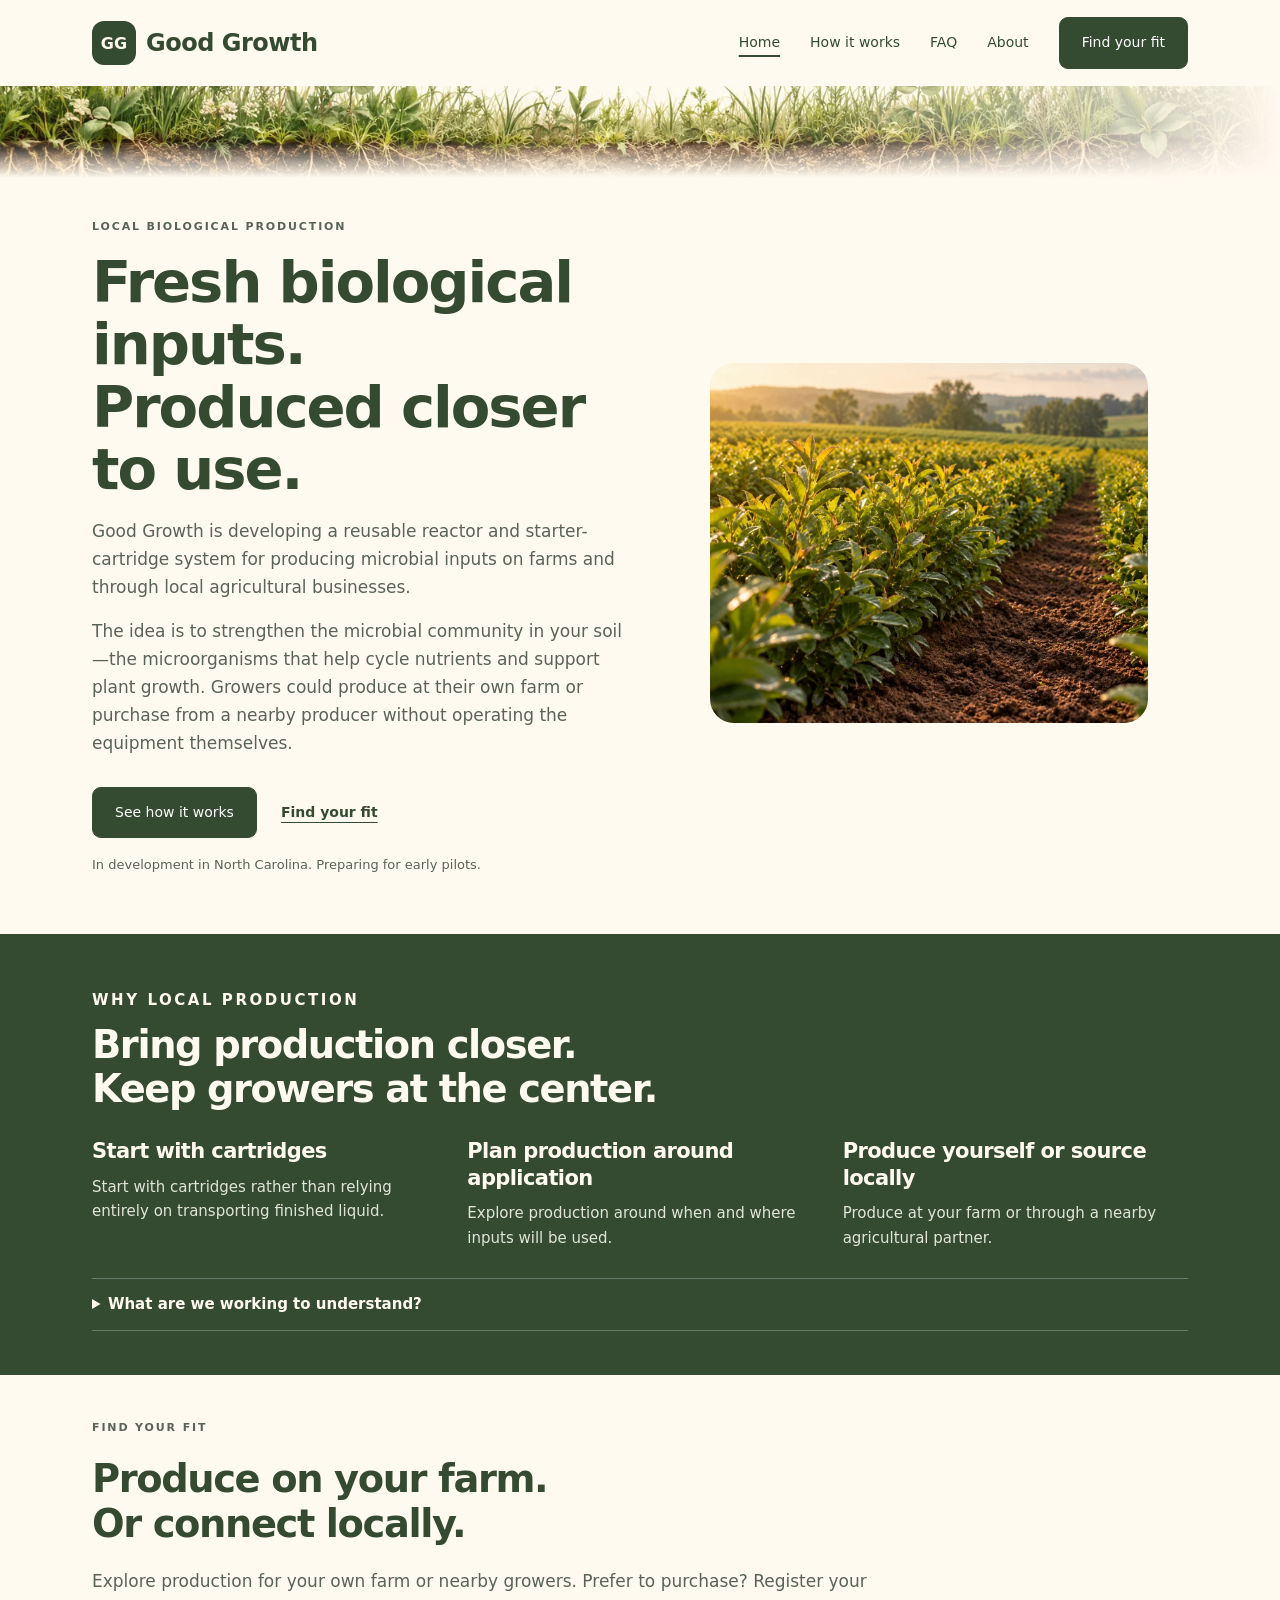
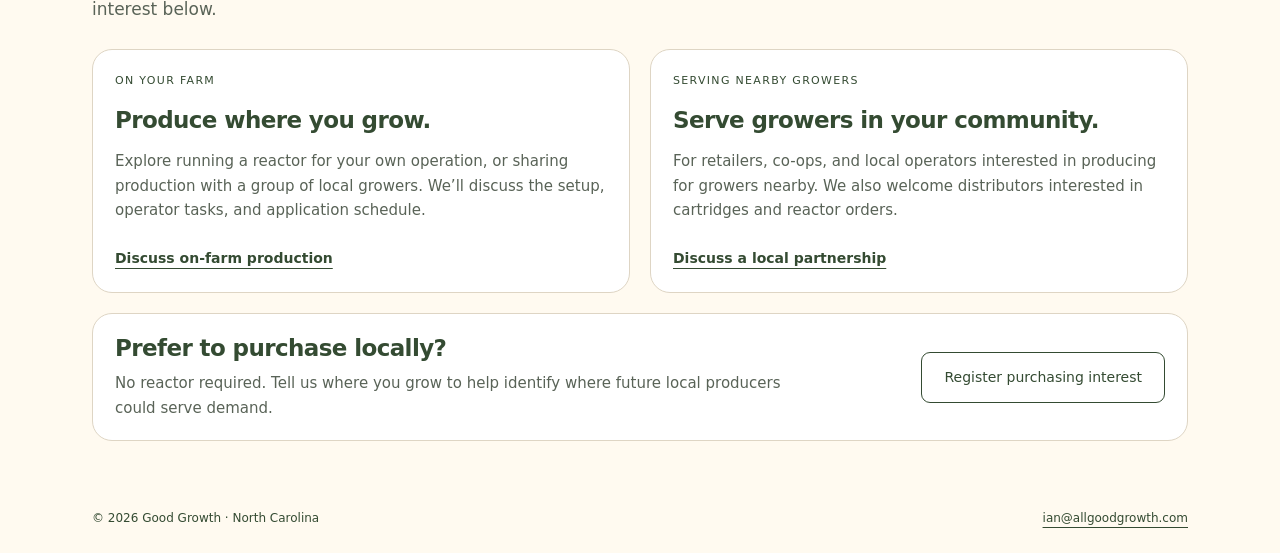
==== commit d041597b: "Clarify reactor footprint, site language, and purchasing inquiries" ====
--- a/index.html
+++ b/index.html
@@ -16,7 +16,7 @@
 <meta property="og:url" content="https://allgoodgrowth.com/">
 <meta property="og:image" content="https://allgoodgrowth.com/social-preview.png">
 <meta name="twitter:card" content="summary_large_image">
-<link rel="stylesheet" href="refinements.css?v=20261028"></head>
+<link rel="stylesheet" href="refinements.css?v=20261028-readable"></head>
 <body>
 <a class="skip-link" href="#main">Skip to content</a><header><div class="wrap nav">
 <a class="brand" aria-current="page" href="index.html" aria-label="Good Growth home"><span class="brand-mark">GG</span>Good Growth</a><nav aria-label="Main navigation"><a aria-current="page" href="index.html">Home</a><a href="how-it-works.html">How it works</a><a href="faq.html">FAQ</a><a href="about.html">About</a><a class="button" href="get-involved.html">Find your fit</a></nav>
@@ -25,9 +25,9 @@
 <p class="eyebrow">Local biological production</p>
 <h1>Fresh biological inputs.<br>Produced closer to use.</h1>
 <p>Good Growth is developing a reusable reactor and starter-cartridge system for producing microbial inputs on farms and through local agricultural businesses.</p>
-<p>Growers could produce at their own farm or purchase from a nearby producer without operating the equipment themselves.</p>
+<p>The idea is to strengthen the microbial community in your soil—the microorganisms that help cycle nutrients and support plant growth. Growers could produce at their own farm or purchase from a nearby producer without operating the equipment themselves.</p>
 <div class="actions hero-actions">
-<a class="button" href="how-it-works.html">See how it works</a><a class="participation-link" href="#production-paths">Find your fit ↓</a>
+<a class="button" href="how-it-works.html">See how it works</a><a class="participation-link" href="#production-paths">Find your fit</a>
 </div>
 <p class="small">In development in North Carolina. Preparing for early pilots.</p>
 </div>
@@ -50,9 +50,9 @@
 <div class="paths-grid">
 <article class="path-card"><span class="path-label">On your farm</span><h3>Produce where you grow.</h3>
 <p>Explore running a reactor for your own operation, or sharing production with a group of local growers. We’ll discuss the setup, operator tasks, and application schedule.</p>
-<a class="text-link" href="get-involved.html?interest=produce#contact">Explore on-farm production</a></article><article class="path-card"><span class="path-label">Serving nearby growers</span><h3>Produce for your community.</h3>
+<a class="text-link" href="get-involved.html?interest=produce#contact">Discuss on-farm production</a></article><article class="path-card"><span class="path-label">Serving nearby growers</span><h3>Serve growers in your community.</h3>
 <p>For retailers, co-ops, and local operators interested in producing for growers nearby. We also welcome distributors interested in cartridges and reactor orders.</p>
-<a class="text-link" href="get-involved.html?interest=provider#contact">Explore a local partnership</a></article><article class="path-card purchase-card"><div>
+<a class="text-link" href="get-involved.html?interest=provider#contact">Discuss a local partnership</a></article><article class="path-card purchase-card"><div>
 <h3>Prefer to purchase locally?</h3>
 <p>No reactor required. Tell us where you grow to help identify where future local producers could serve demand.</p>
 </div>
--- a/refinements.css
+++ b/refinements.css
@@ -38,3 +38,7 @@
 @media(max-width:900px){.process-layout{grid-template-columns:1fr;gap:28px}.process-copy{max-width:760px}.process-illustration{max-width:620px}.operating-facts{grid-template-columns:1fr 1fr}.contact-layout{grid-template-columns:minmax(0,1.3fr) minmax(0,1fr);gap:24px}}
 @media(max-width:760px){.contact-layout{grid-template-columns:1fr}.spec-grid,.shared-next-steps{grid-template-columns:1fr;gap:18px}.production-paths .purchase-card{flex-direction:column;align-items:flex-start;gap:16px}.purchase-card .button{white-space:normal}.process-step h3{font-size:20px}.process-illustration figcaption{font-size:12px}.hero-actions{gap:14px 20px}}
 @media(prefers-reduced-motion:no-preference){html{scroll-behavior:smooth}}
+
+/* Readability refinements approved October 28. */
+.faq-group h2{border-bottom:3px solid var(--green);padding-bottom:12px;margin-bottom:0}.faq-group details:first-of-type{border-top:0}.mobile-route-copy{display:none}.process-illustration a{display:block}.spec-grid>div:first-child{grid-column:1/-1}
+@media(max-width:760px){.mobile-route-copy{display:block;font-size:14px;line-height:1.6;margin:0 0 20px;padding:14px;background:var(--sage);border-left:3px solid var(--green)}.contact-layout>.next-panel{display:none}}
